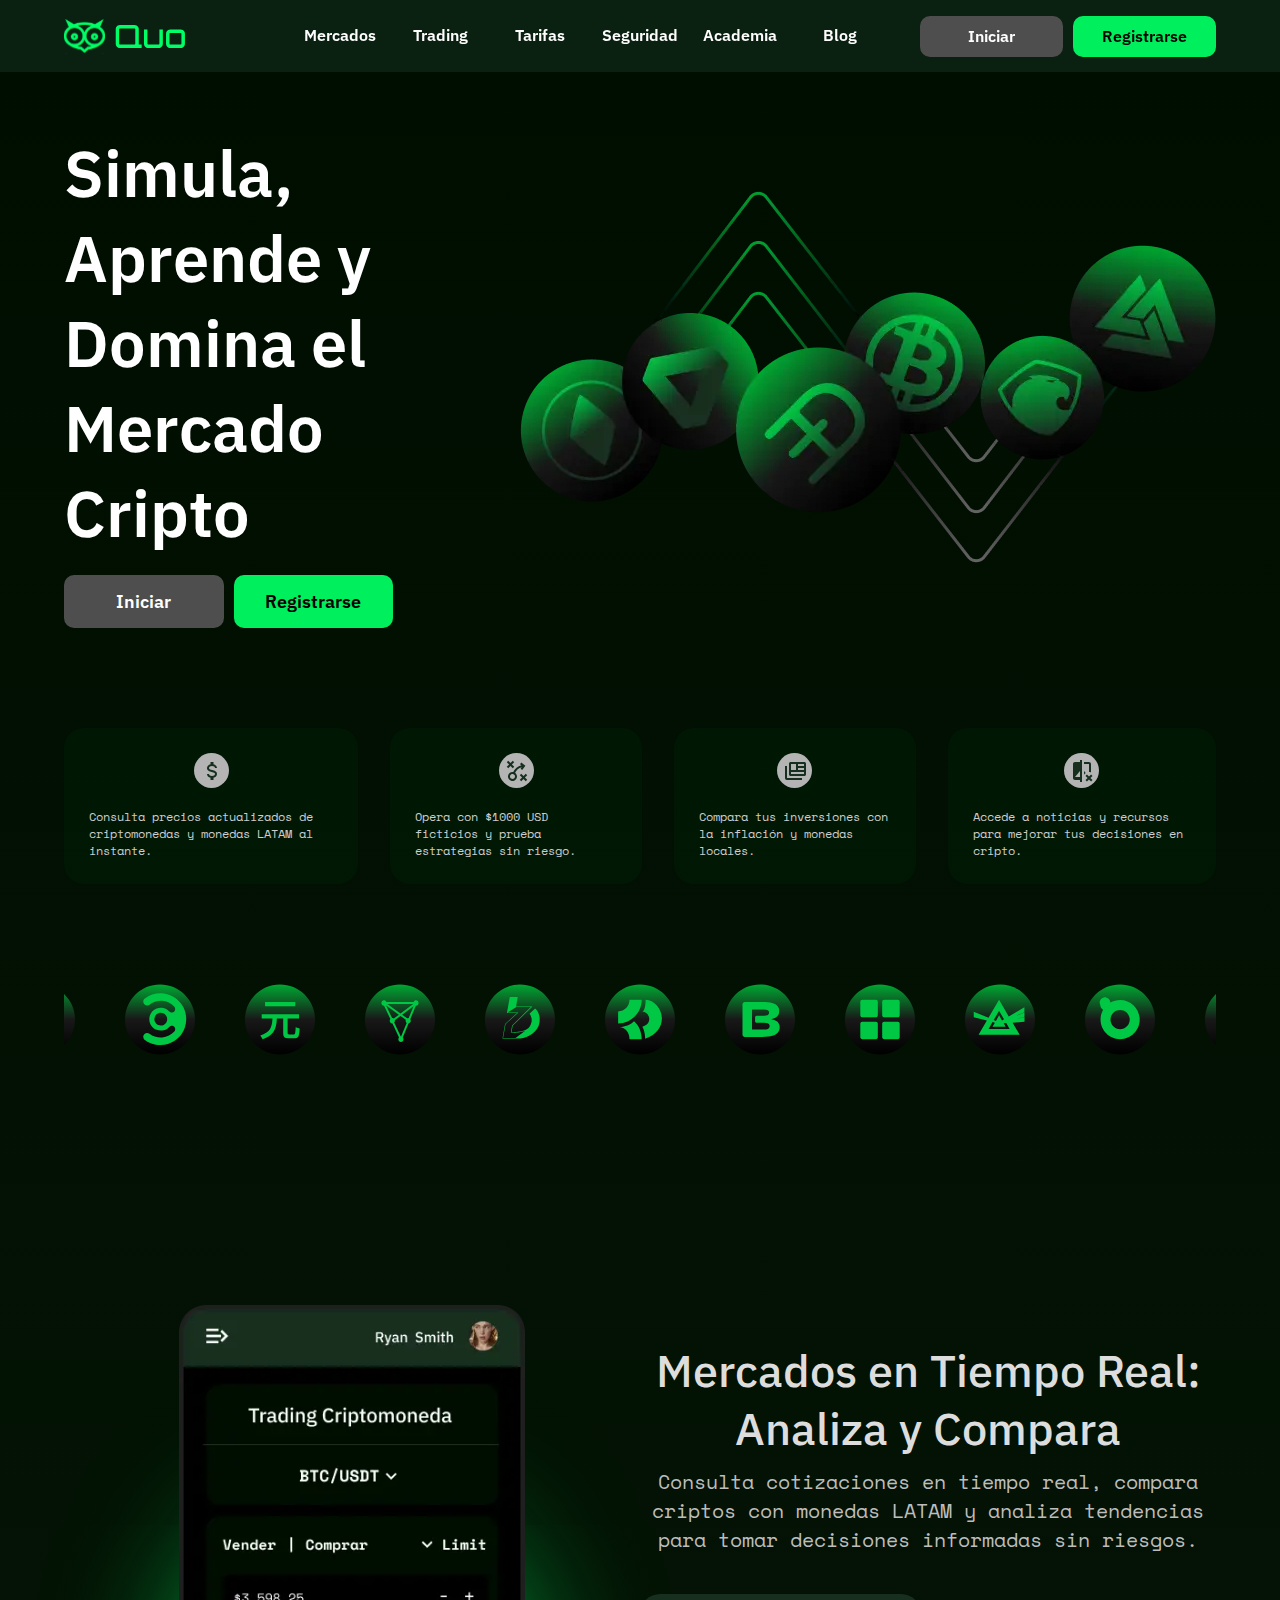
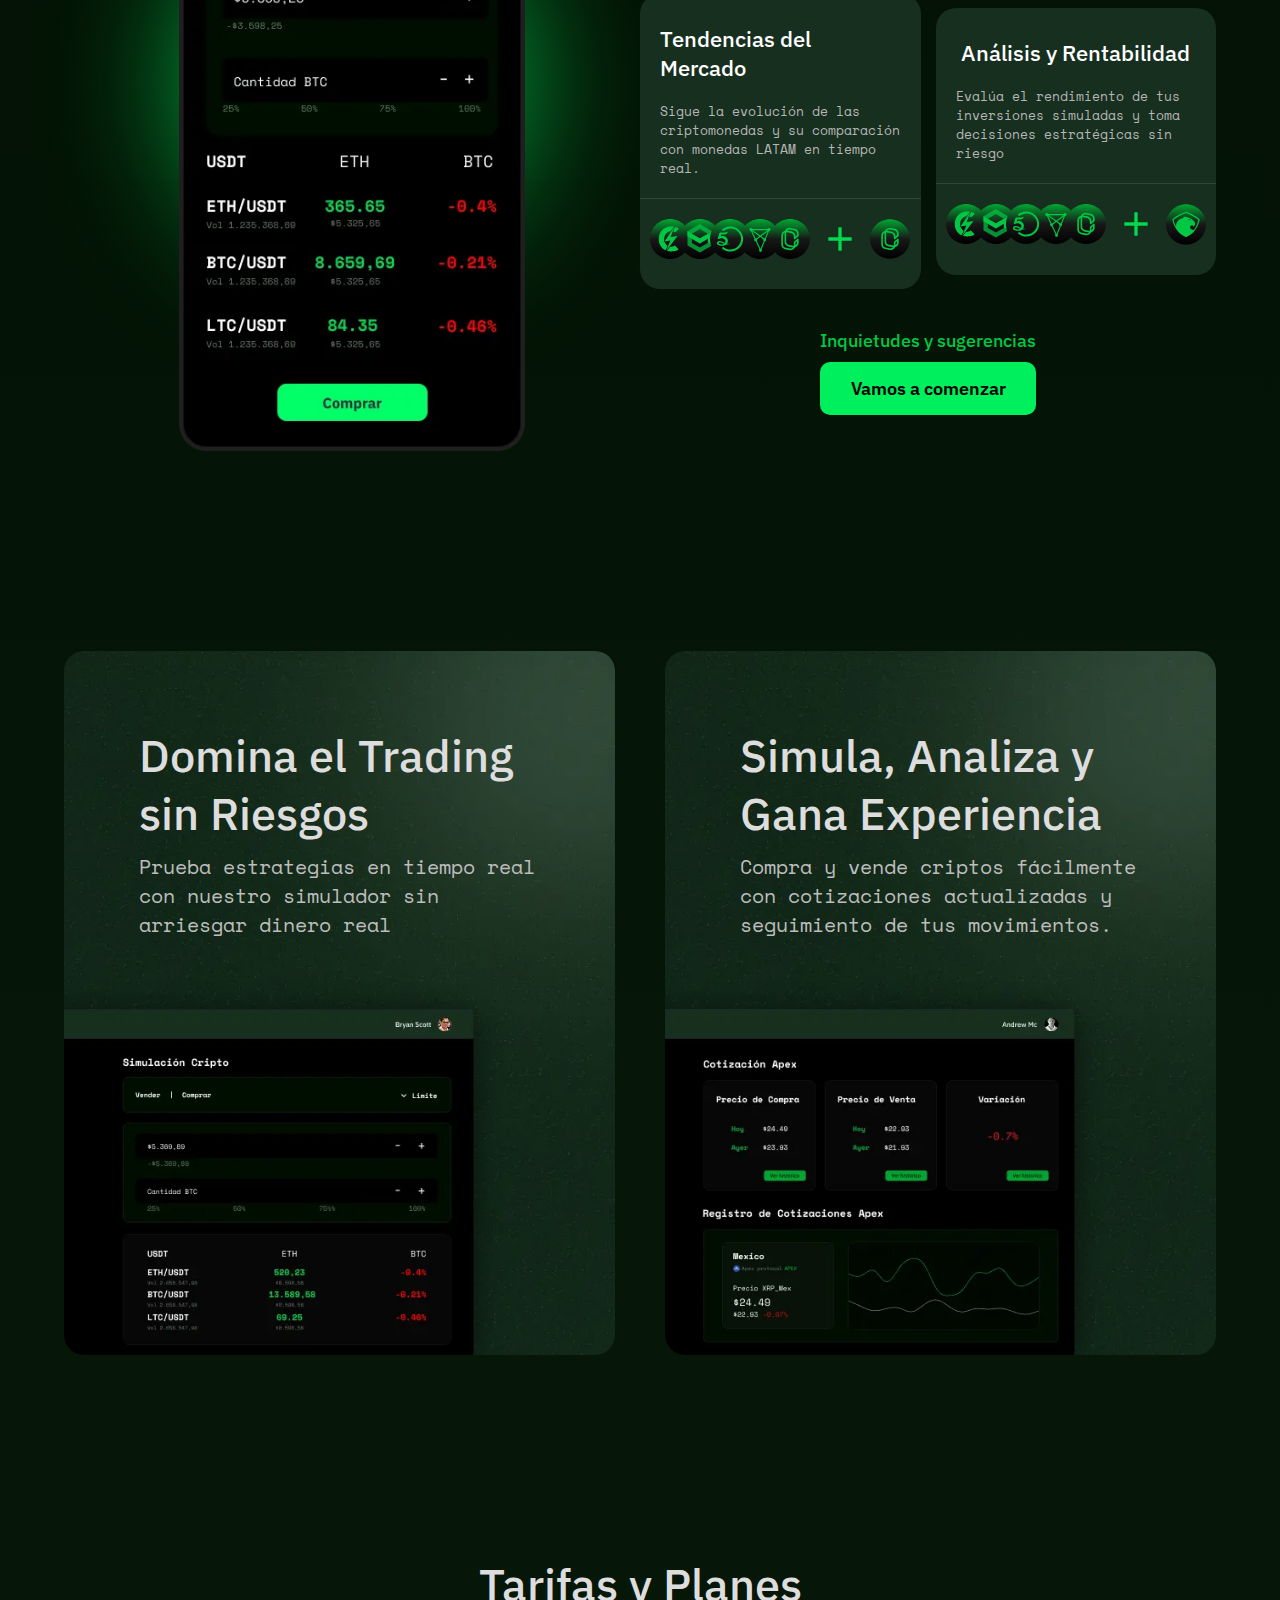
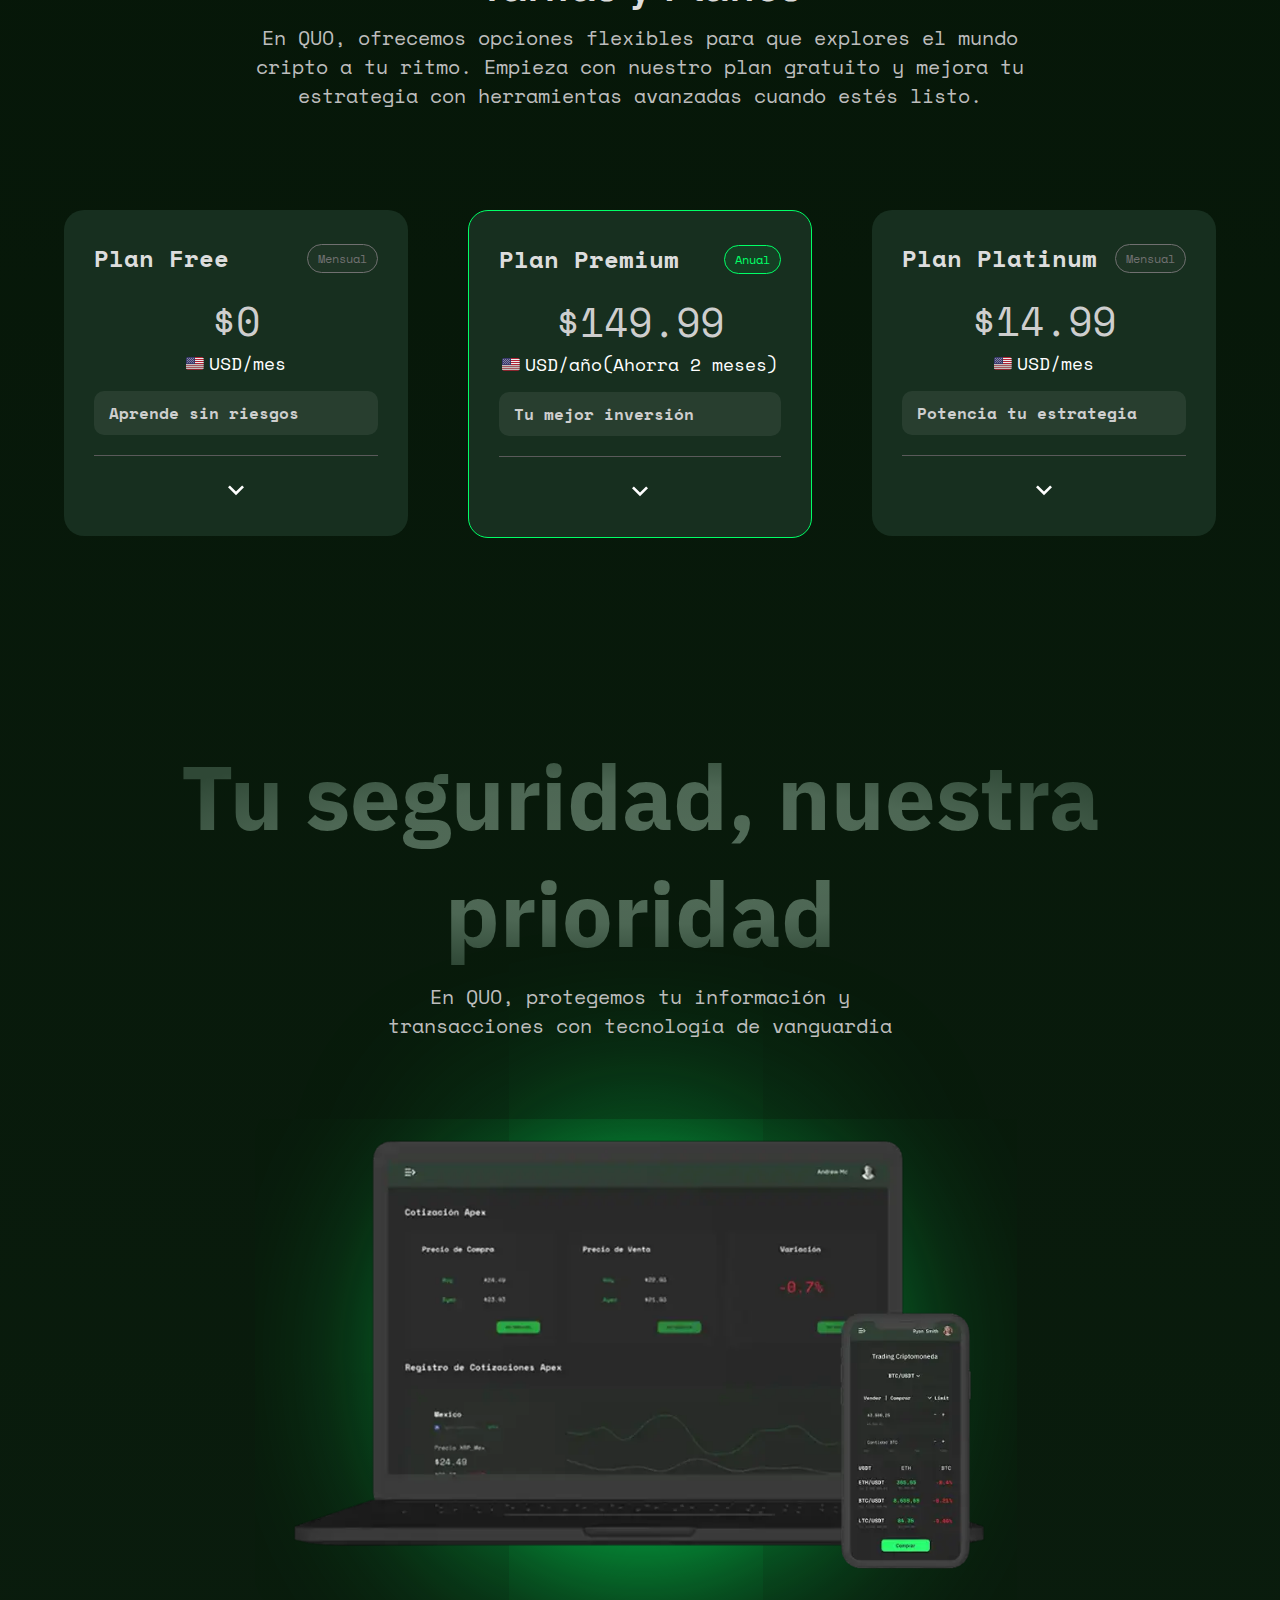
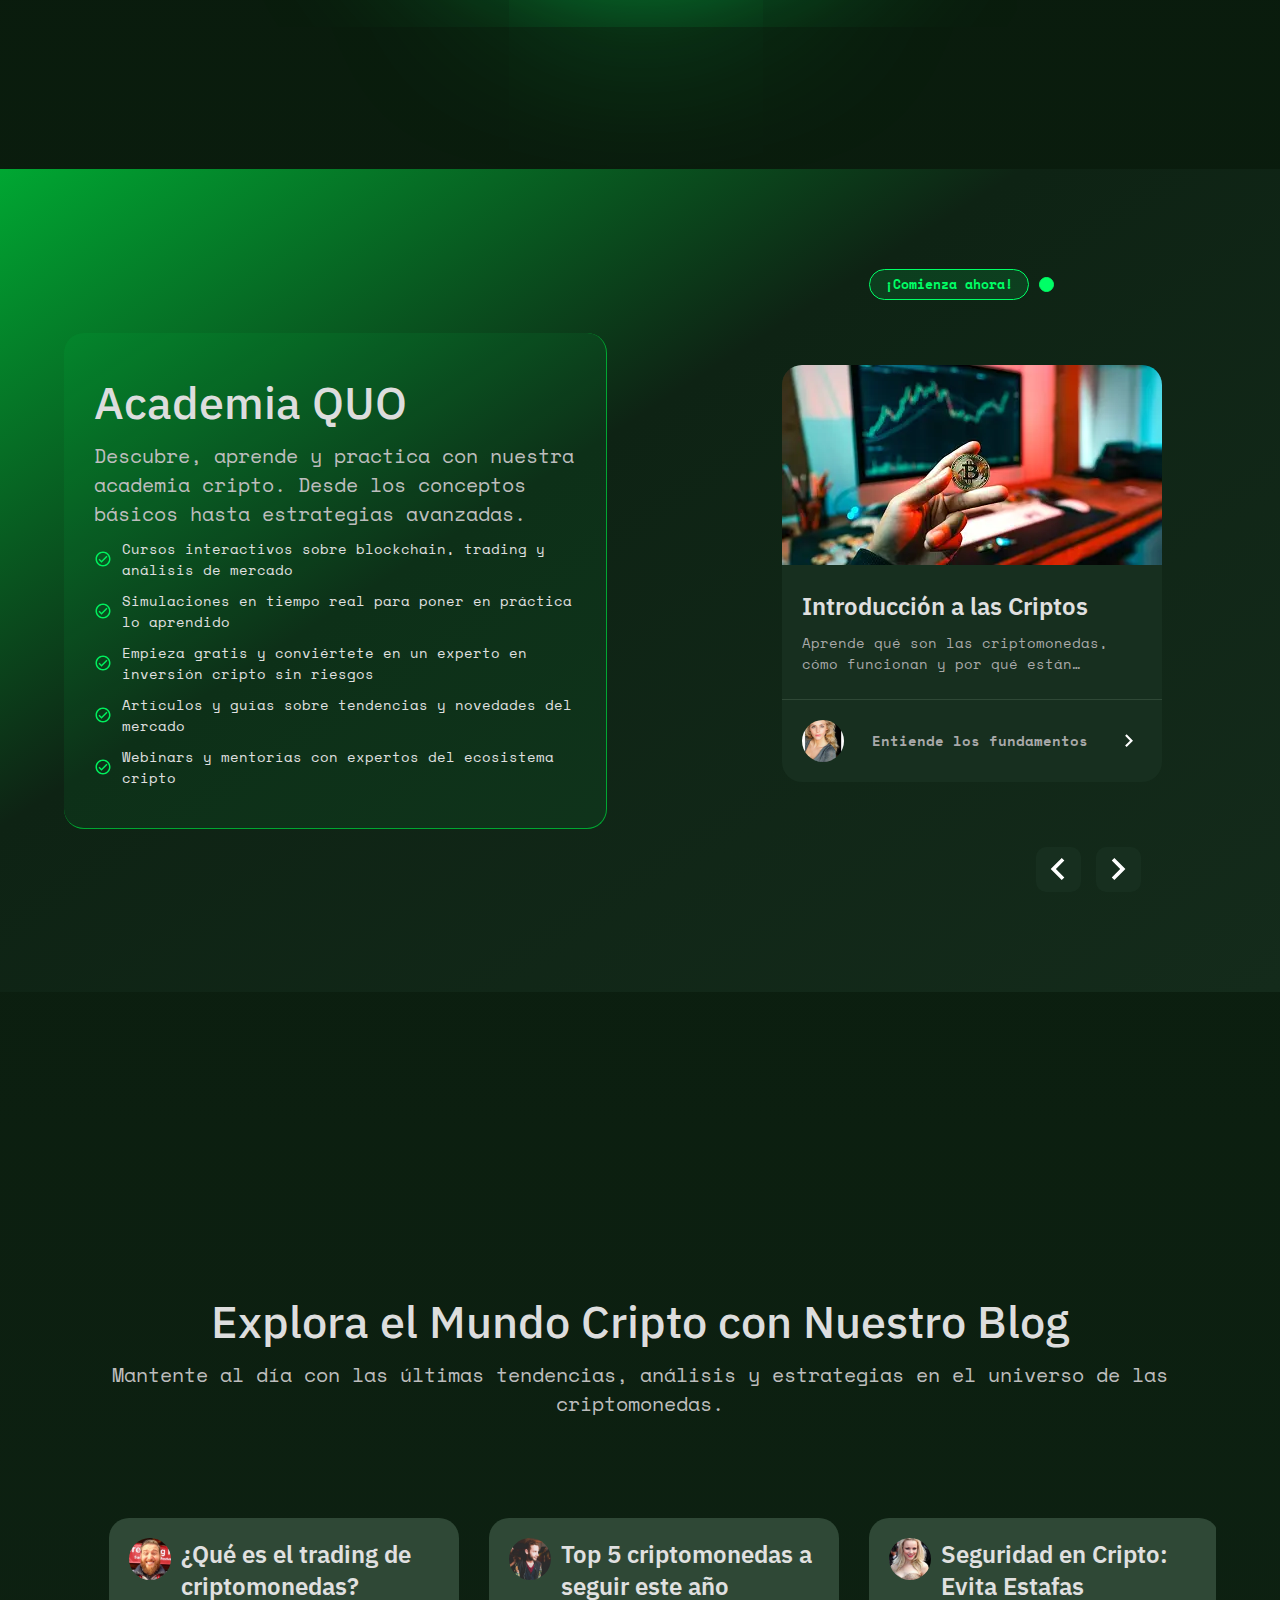
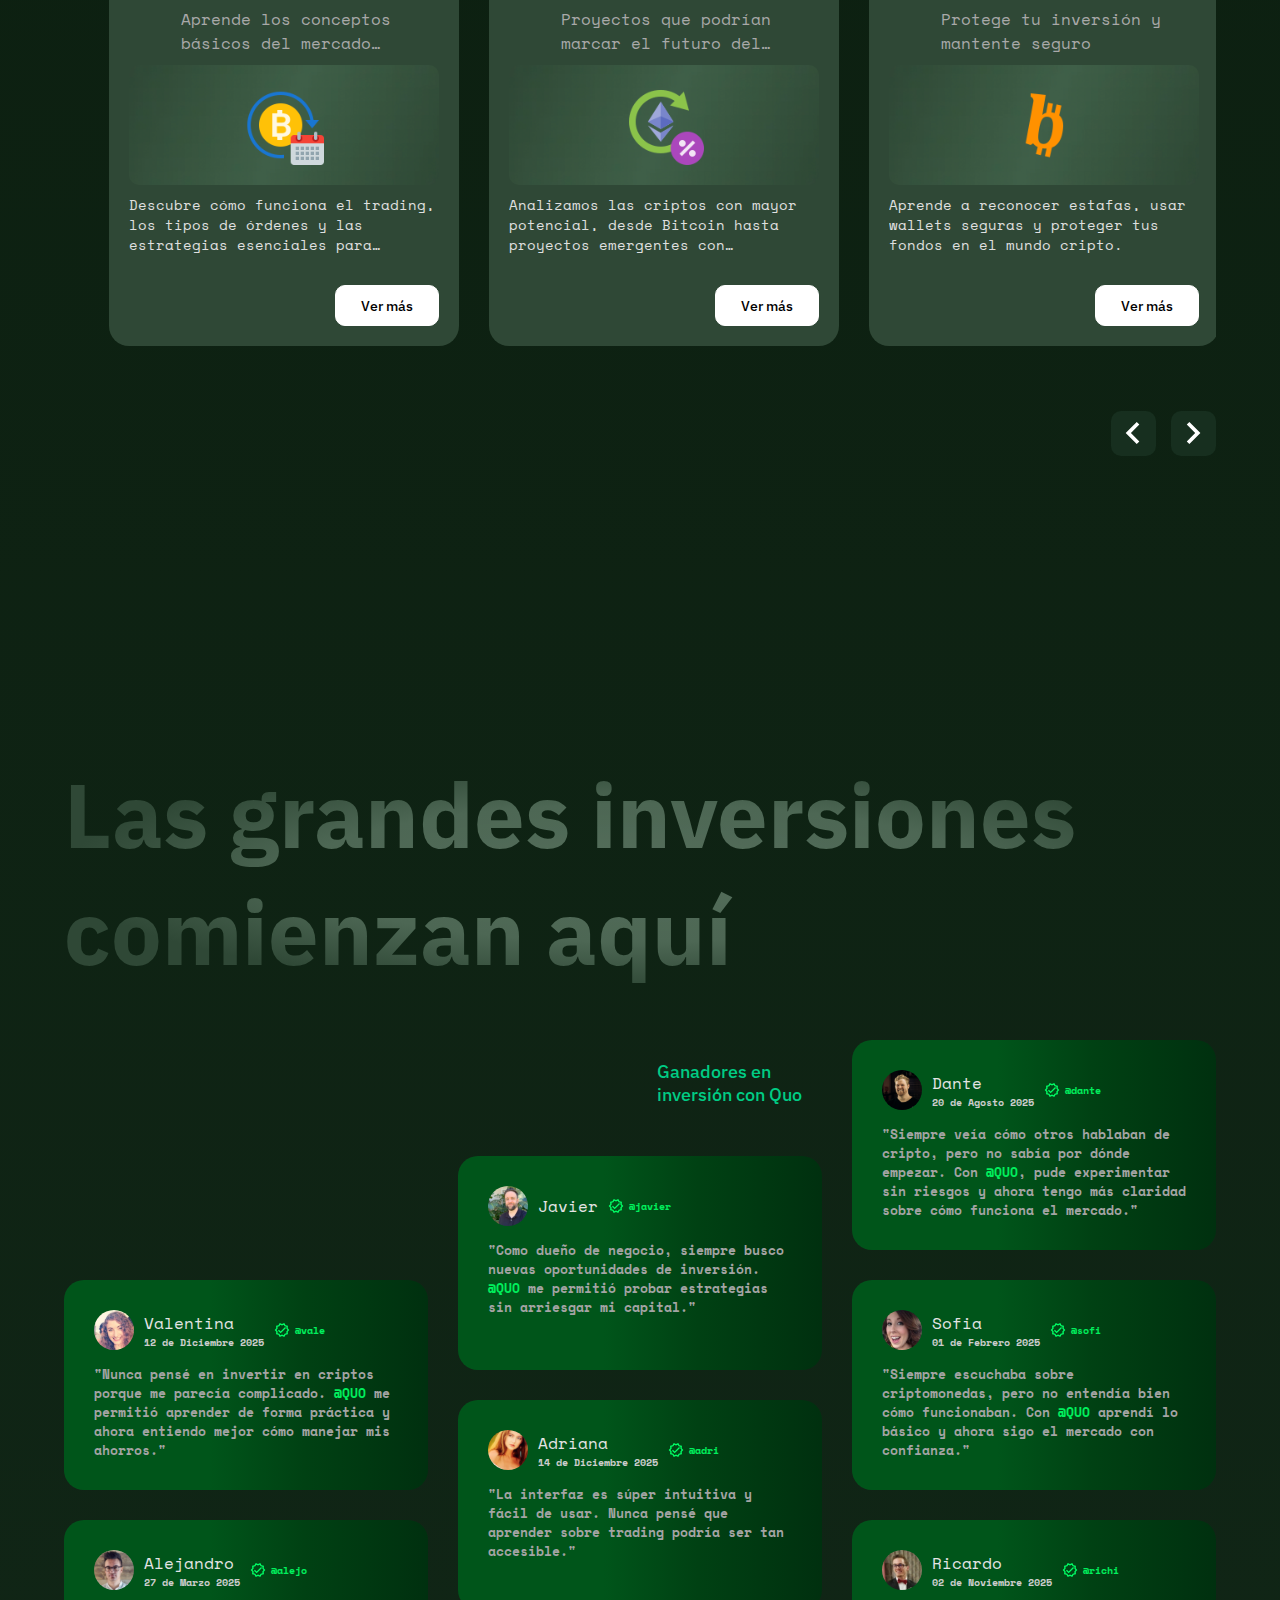
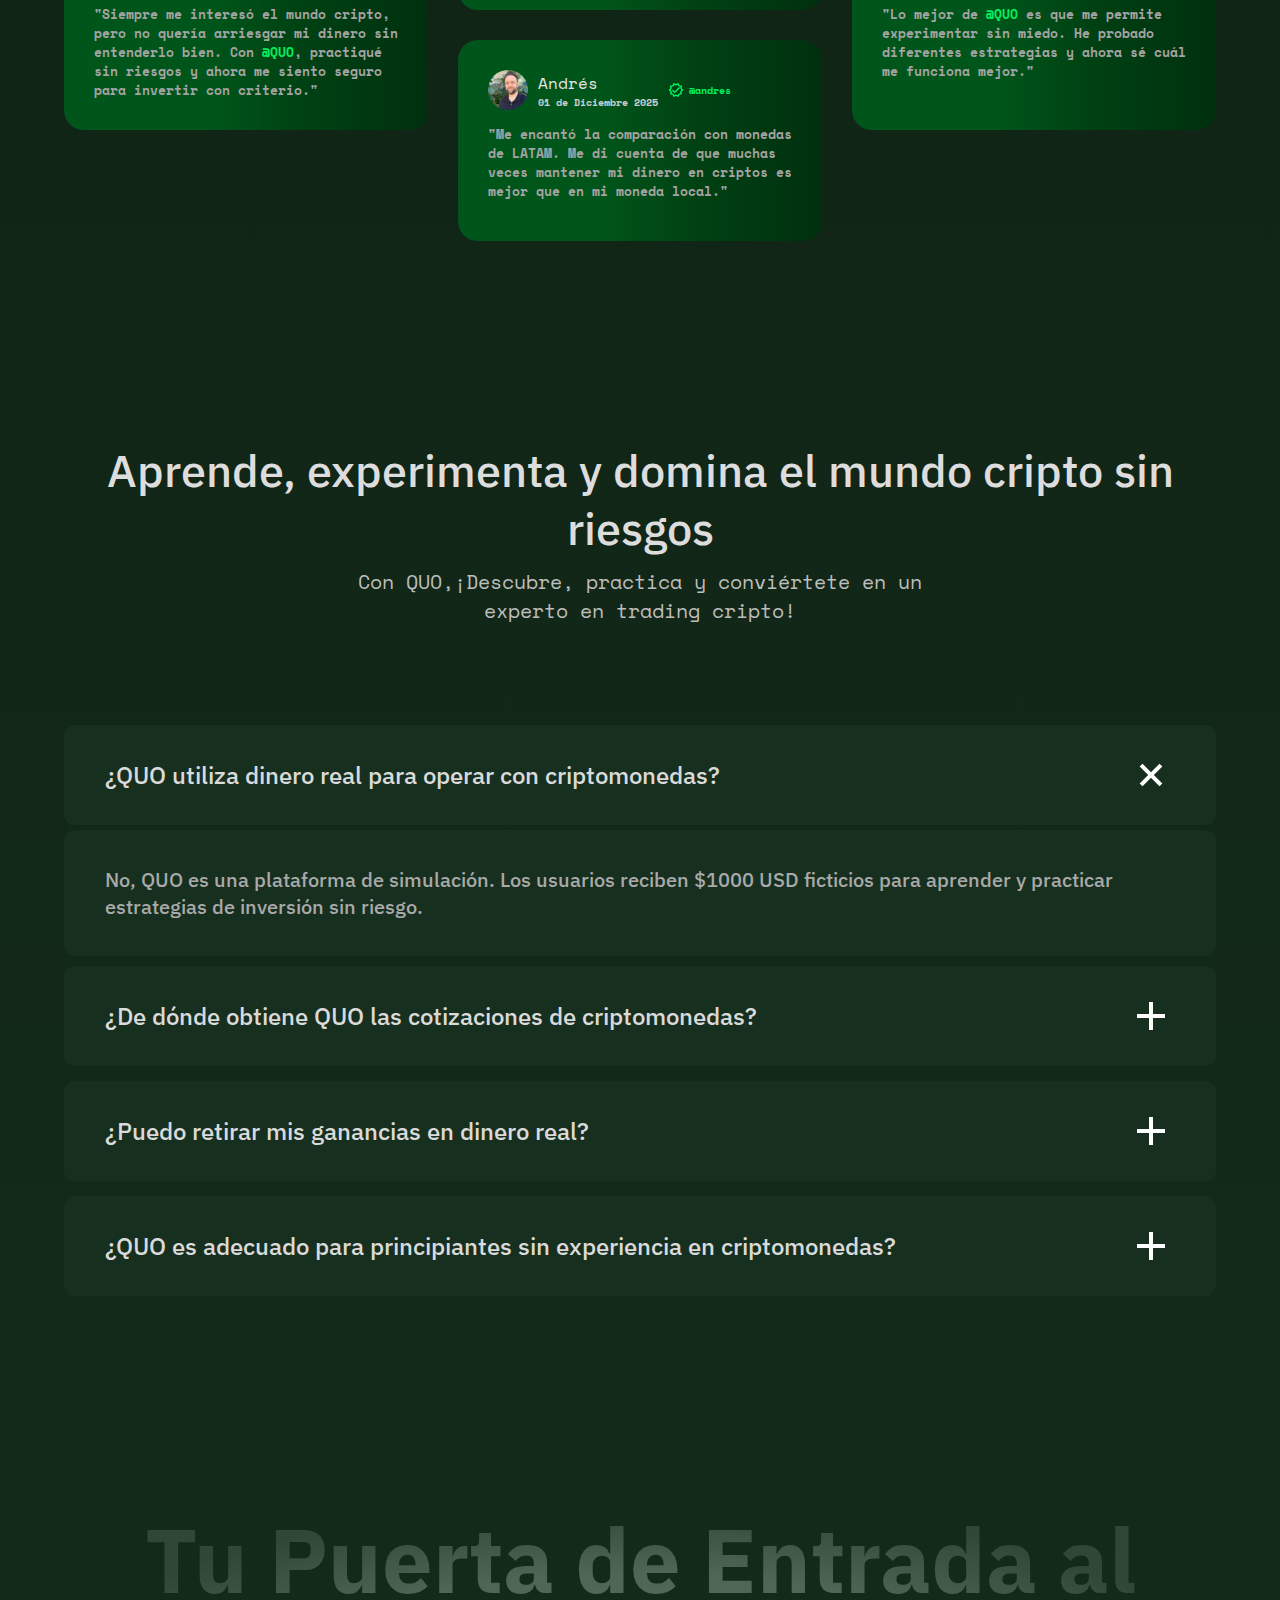
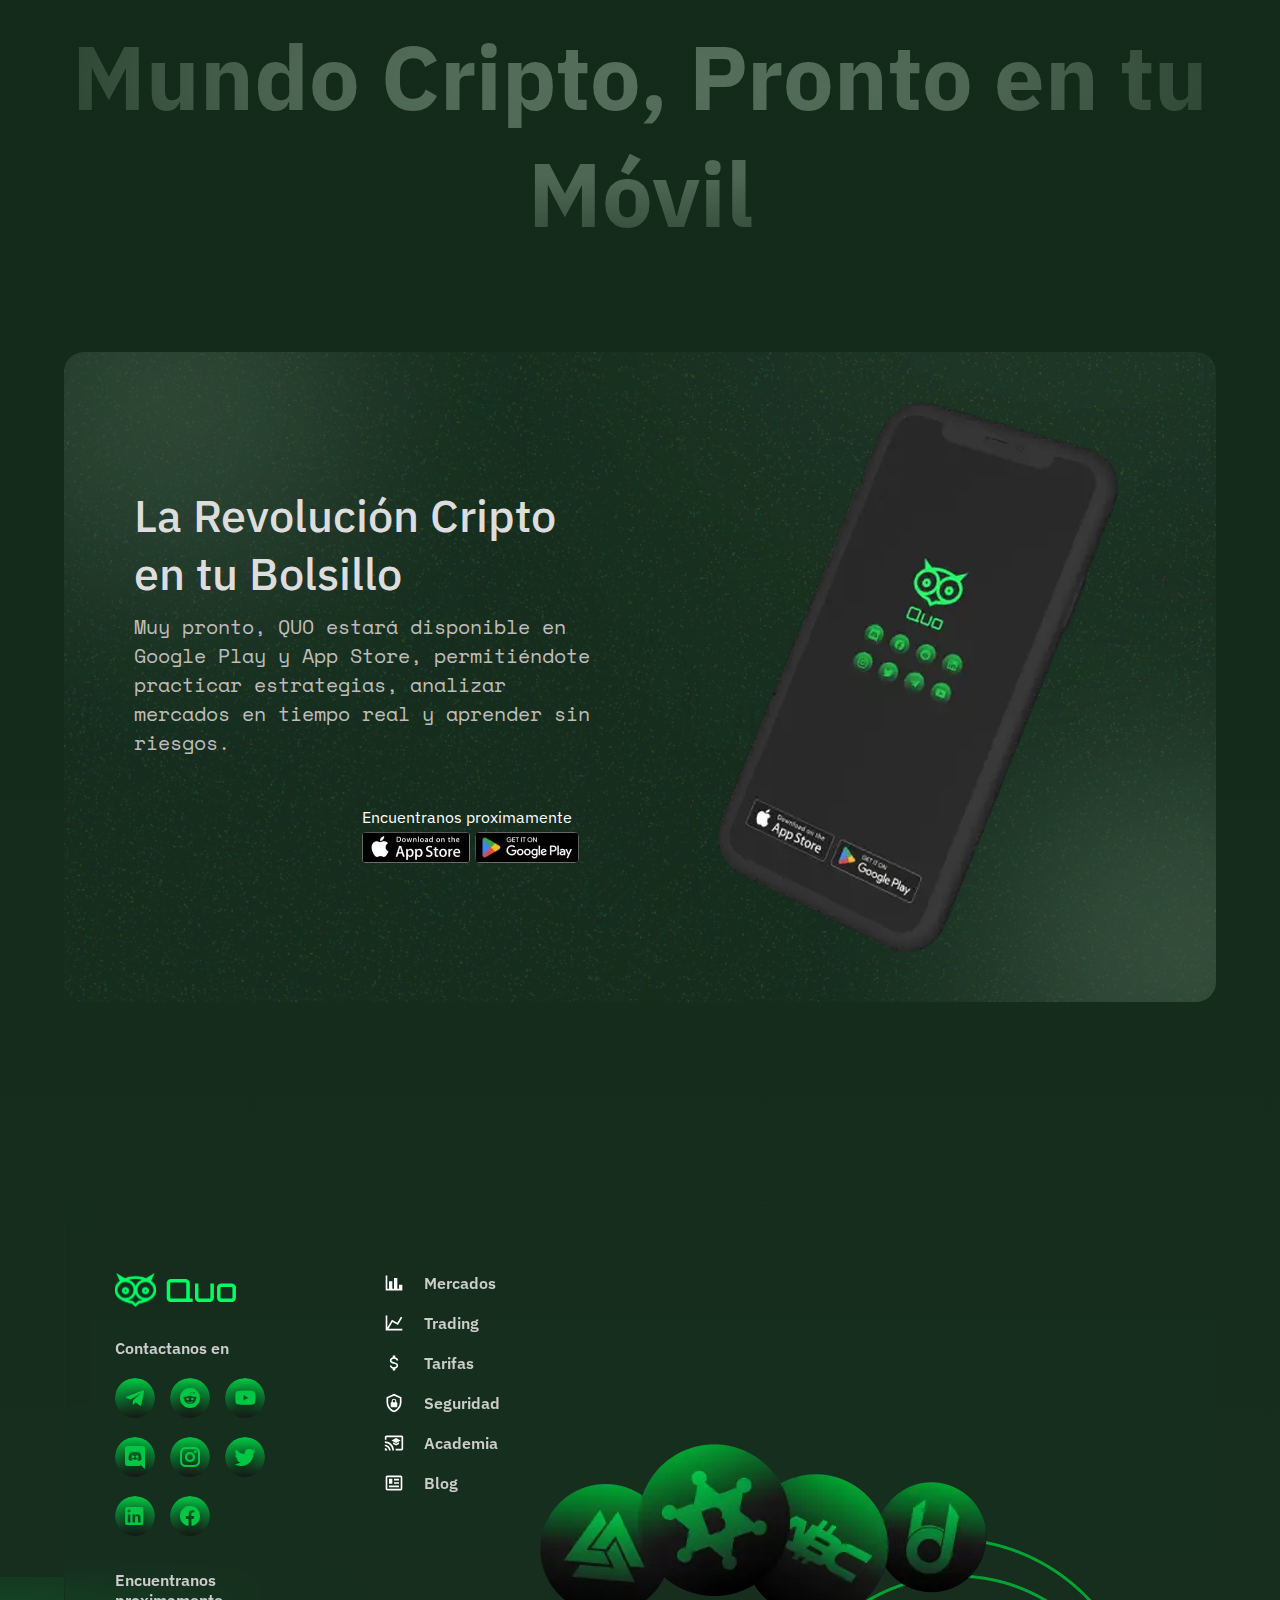
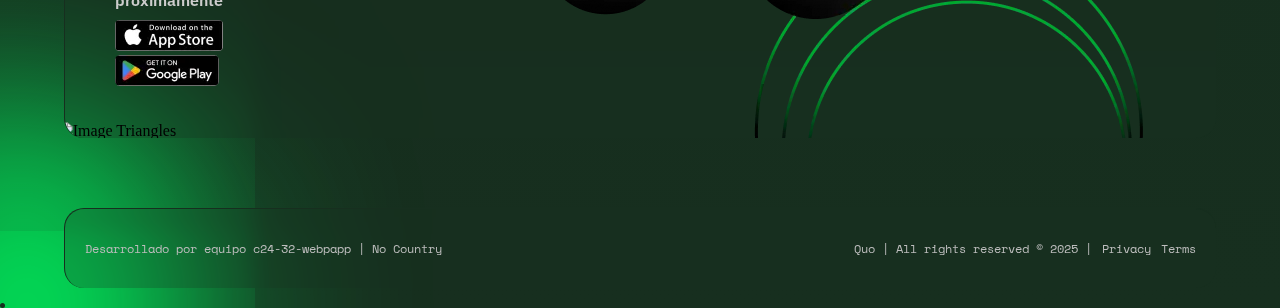
==== index.html @ 4fa04c65 "First Commit" ====
<!DOCTYPE html>
<html lang="en">
<head>
    <meta charset="UTF-8">
    <meta name="viewport" content="width=device-width, initial-scale=1.0">
    <title>Inicio - Quo</title>
    <!-- Favicon -->
    <link rel="icon" href="img/isotipo.svg" sizes="16x16"/>
    <link rel="icon" href="img/isotipo.svg" sizes="32x32"/>
    <link rel="icon" href="img/isotipo.svg" sizes="64x64"/>
    <!-- Google fonts -->
    <link rel="preconnect" href="https://fonts.googleapis.com">
    <link rel="preconnect" href="https://fonts.gstatic.com" crossorigin>
    <link href="https://fonts.googleapis.com/css2?family=IBM+Plex+Sans:ital,wdth,wght@0,75..100,100..700;1,75..100,100..700&family=Space+Mono:ital,wght@0,400;0,700;1,400;1,700&display=swap" rel="stylesheet">
    <link rel="stylesheet" href="src/application.css">
</head>
<body class="bodyLandingPage">

    <!-- Header -->

    <header class="header">
        <div class="headerCenter">
            <div class="blockIsotipo">
                <a href="#" class="blockImagotipo">
                    <img src="img/isotipo.svg" alt="Isotipo" class="isotipo">
                    <img src="img/logotipo.svg" alt="Imagotipo" class="logotipo">
                </a>
            </div>
            <div class="itemOptions">
                <nav class="navbar">
                    <ul>
                        <li><a href="#mercadosSection" class="item">Mercados</a></li>
                        <li><a href="#tradingSection" class="item">Trading</a></li>
                        <li><a href="#tarifasSection" class="item">Tarifas</a></li>
                        <li><a href="#seguridadSection" class="item">Seguridad</a></li>
                        <li><a href="#academySection" class="item">Academia</a></li>
                        <li><a href="#blogSection" class="item">Blog</a></li>
                    </ul>
                </nav>
                <div class="buttons">
                    <a href="./views/login.html" class="button">Iniciar</a>
                    <a href="./views/register.html" class="button">Registrarse</a>
                </div>
            </div>
        </div>
    </header>

    <!-- Main Container -->

    <main class="maincontainer">

        <!-- Hero section -->

        <section class="heroSection">

            <div class="heroSectionCenter">
                <section class="heroSectionHeading">
                    <div class="headingBlock">
                        <h1 class="mainHeading">Simula, Aprende y Domina el Mercado Cripto</h1>
                        <div class="ctas">
                            <a href="./views/login.html" class="cta ctaLogin">Iniciar</a>
                            <a href="./views/register.html" class="cta ctaRegister">Registrarse</a>
                        </div>
                    </div>
                    <div>
                        <img src="img/ilustracionHeroSection.webp" alt="Ilustracion Hero Section" class="imageHeroSection">
                    </div>
                </section>

                <section class="heroSectionCards">
                    <div class="card">
                        <img src="img/iconosHeroSection01.svg" alt="" class="image">
                        <p class="text">Consulta precios actualizados de criptomonedas y monedas LATAM al instante.</p>
                    </div>
                    <div class="card">
                        <img src="img/iconosHeroSection02.svg" alt="" class="image">
                        <p class="text">Opera con $1000 USD ficticios y prueba estrategias sin riesgo.</p>
                    </div>
                    <div class="card">
                        <img src="img/iconosHeroSection03.svg" alt="" class="image">
                        <p class="text">Compara tus inversiones con la inflación y monedas locales.</p>
                    </div>
                    <div class="card">
                        <img src="img/iconosHeroSection04.svg" alt="" class="image">
                        <p class="text">Accede a noticias y recursos para mejorar tus decisiones en cripto.</p>
                    </div>
                </section>

                <section class="heroSectionSlider">
                    <img src="img/cripto01.svg" alt="Icono Cripto" class="img">
                    <img src="img/cripto02.svg" alt="Icono Cripto" class="img">
                    <img src="img/cripto03.svg" alt="Icono Cripto" class="img">
                    <img src="img/cripto04.svg" alt="Icono Cripto" class="img">
                    <img src="img/cripto05.svg" alt="Icono Cripto" class="img">
                    <img src="img/cripto06.svg" alt="Icono Cripto" class="img">
                    <img src="img/cripto07.svg" alt="Icono Cripto" class="img">
                    <img src="img/cripto08.svg" alt="Icono Cripto" class="img">
                    <img src="img/cripto09.svg" alt="Icono Cripto" class="img">
                    <img src="img/cripto10.svg" alt="Icono Cripto" class="img">
                    <img src="img/cripto11.svg" alt="Icono Cripto" class="img">
                    <img src="img/cripto12.svg" alt="Icono Cripto" class="img">
                    <img src="img/cripto13.svg" alt="Icono Cripto" class="img">
                    <img src="img/cripto14.svg" alt="Icono Cripto" class="img">
                    <img src="img/cripto15.svg" alt="Icono Cripto" class="img">
                    <img src="img/cripto16.svg" alt="Icono Cripto" class="img">
                    <img src="img/cripto17.svg" alt="Icono Cripto" class="img">
                    <img src="img/cripto18.svg" alt="Icono Cripto" class="img">
                    <img src="img/cripto19.svg" alt="Icono Cripto" class="img">
                    <img src="img/cripto20.svg" alt="Icono Cripto" class="img">
                    <img src="img/cripto21.svg" alt="Icono Cripto" class="img">
                    <img src="img/cripto22.svg" alt="Icono Cripto" class="img">
                    <img src="img/cripto23.svg" alt="Icono Cripto" class="img">
                    <img src="img/cripto24.svg" alt="Icono Cripto" class="img">
                    <img src="img/cripto25.svg" alt="Icono Cripto" class="img">
                    <img src="img/cripto26.svg" alt="Icono Cripto" class="img">
                    <img src="img/cripto27.svg" alt="Icono Cripto" class="img">
                    <img src="img/cripto28.svg" alt="Icono Cripto" class="img">
                    <img src="img/cripto29.svg" alt="Icono Cripto" class="img">
                    <img src="img/cripto30.svg" alt="Icono Cripto" class="img">
                    <img src="img/cripto31.svg" alt="Icono Cripto" class="img">
                    <img src="img/cripto32.svg" alt="Icono Cripto" class="img">
                    <img src="img/cripto33.svg" alt="Icono Cripto" class="img">
                    <img src="img/cripto34.svg" alt="Icono Cripto" class="img">
                    <img src="img/cripto35.svg" alt="Icono Cripto" class="img">
                </section>
            </div>

        </section>

        <!-- Mercados Section -->

        <section class="mercadosSection" id="mercadosSection">
            <div class="mercadosCenter">

                <!-- Cellphone -->

                <section class="cellphone">
                    <img src="img/cellphoneMercados.webp" alt="" class="imgCellphone">
                    <div class="greenSpot"></div>
                </section>

                <!-- CardMercados -->

                <section class="cardMercados">

                    <!-- headingCard -->

                    <div class="headingCard">
                        <h2 class="titleSection">Mercados en Tiempo Real: Analiza y Compara</h2>
                        <p class="text">Consulta cotizaciones en tiempo real, compara criptos con monedas LATAM y analiza tendencias para tomar decisiones informadas sin riesgos.</p>
                    </div>

                    <!-- cardBlock -->

                    <section class="cardBlock">
                        <div class="card">
                            <div class="bodyCard">
                                <h3 class="titleCard">Tendencias del Mercado</h3>
                                <p class="textCard">Sigue la evolución de las criptomonedas y su comparación con monedas LATAM en tiempo real.</p>
                            </div>
                            <div class="footerCard">
                                <img  class="criptoBunch" src="img/criptoBunch02.svg" alt="Icon cripto">
                                <img src="img/iconoMasVerde.svg" alt="" class="imgItem">
                                <img src="img/cripto08.svg" alt="Icon cripto" class="imgItem">
                            </div>
                        </div>

                        <div class="card">
                            <div class="bodyCard">
                                <h3 class="titleCard">Análisis y Rentabilidad</h3>
                                <p class="textCard">Evalúa el rendimiento de tus inversiones simuladas y toma decisiones estratégicas sin riesgo</p>
                            </div>
                            <div class="footerCard">
                                <img  class="criptoBunch" src="img/criptoBunch01.svg" alt="Icon cripto">
                                <img  class="imgItem" src="img/iconoMasVerde.svg" alt="Icon cripto">
                                <img  class="imgItem" src="img/cripto35.svg" alt="Icon cripto">
                            </div>
                        </div>
                    </section>

                    <!-- cta -->

                    <section class="cta">
                        <p class="text">Inquietudes y sugerencias</p>
                        <a href="#faqSection" class="query">Vamos a comenzar</a>
                    </section>
                </section>
            </div>
        </section>

        <!-- Trading Section -->

        <section class="tradingSection" id="tradingSection">
            <div class="tradingCenter">
                <section class="card">
                    <div class="headingCard">
                        <h2 class="titleSection">Domina el Trading sin Riesgos</h2>
                        <p class="text">Prueba estrategias en tiempo real con nuestro simulador sin arriesgar dinero real</p>
                    </div>
                    <div class="imageScreenshot">
                        <img src="img/pantallaTrading1.webp" alt="Screenshot" class="screenshot">
                    </div>
                </section>
                <section class="card">
                    <div class="headingCard">
                        <h2 class="titleSection">Simula, Analiza y Gana Experiencia</h2>
                        <p class="text">Compra y vende criptos fácilmente con cotizaciones actualizadas y seguimiento de tus movimientos.</p>
                    </div>
                    <div class="imageScreenshot">
                        <img src="img/pantallaTrading2.webp" alt="Screenshot" class="screenshot">
                    </div>
                </section>
            </div>
        </section>

        <!-- Fee Section -->

        <section class="tarifasSection" id="tarifasSection">
            <div class="tarifasCenter">

                <!-- Heading -->

                <div class="heading">
                    <h2 class="titleSection">Tarifas y Planes</h2>
                    <p class="text">En QUO, ofrecemos opciones flexibles para
                        que explores el mundo cripto a tu ritmo. Empieza con
                        nuestro plan gratuito y mejora tu estrategia con
                        herramientas avanzadas cuando estés listo.</p>
                </div>

                <!-- Tarifas Set -->

                <div class="tarifasSet">

                    <!-- Free Plan -->

                    <article class="tarifaCard">
                        <section class="headingCard">
                            <div class="plan">
                                <p class="textPlan">Plan Free</p>
                                <p class="text">Mensual</p>
                            </div>
                            <div class="numbers">
                                <p class="price">$0</p>
                                <div class="bunchDolar">
                                    <img class="flag" alt="USA Flag" src="img/usaBandera.svg">
                                    <p class="dolar">USD/mes</p>
                                </div>
                            </div>
                            <div class="motivationText">
                                <p class="text">Aprende sin riesgos</p>
                            </div>
                        </section>

                        <input type="checkbox" id="openContextFree">
                        <label for="openContextFree" class="open">
                            <img src="img/iconoFlechaPlan.svg" alt="Icon arrow" class="arrow">
                        </label>

                        <div class="wrapped">
                            <label for="openContextFree"></label>

                            <!-- BodyCard -->

                            <section class="bodyCard">
                                <div class="features">
                                    <img src="img/iconocheckVerde.svg" alt="Check" class="check">
                                    <p class="option">$1,000 USD en fondos virtuales para practicar trading</p>
                                </div>
                                <div class="features">
                                    <img src="img/iconocheckVerde.svg" alt="Check" class="check">
                                    <p class="option">Acceso a la simulación de trading con criptomonedas</p>
                                </div>
                                <div class="features">
                                    <img src="img/iconocheckVerde.svg" alt="Check" class="check">
                                    <p class="option">Datos de mercado en tiempo real</p>
                                </div>
                                <div class="features">
                                    <img src="img/iconocheckVerde.svg" alt="Check" class="check">
                                    <p class="option">Análisis de tendencias y gráficos básicos</p>
                                </div>
                                <div class="features">
                                    <img src="img/iconocheckVerde.svg" alt="Check" class="check">
                                    <p class="option">Acceso a la Academia QUO con contenido educativo esencial</p>
                                </div>
                                <div class="features">
                                    <img src="img/iconocheckVerde.svg" alt="Check" class="check">
                                    <p class="option">Sincronización con mercados reales</p>
                                </div>
                                <div class="features">
                                    <img src="img/iconocheckVerde.svg" alt="Check" class="check">
                                    <p class="option">Ideal para quienes quieren conocer el mundo cripto sin invertir dinero real.</p>
                                </div>
                            </section>

                            <!-- FooterCard -->

                            <section class="footerCard">
                                <a href="#" class="link">Suscribete a Plan Free</a>
                            </section>
                        </div>

                    </article>
                    <article class="tarifaCard premium">
                        <section class="headingCard">
                            <div class="plan">
                                <p class="textPlan">Plan Premium</p>
                                <p class="text">Anual</p>
                            </div>
                            <div class="numbers">
                                <p class="price">$149.99</p>
                                <div class="bunchDolar">
                                    <img class="flag" alt="USA Flag" src="img/usaBandera.svg">
                                    <p class="dolar">USD/año(Ahorra 2 meses)</p>
                                </div>
                            </div>
                            <div class="motivationText">
                                <p class="text">Tu mejor inversión</p>
                            </div>
                        </section>

                        <input type="checkbox" id="openContextPremium">
                        <label for="openContextPremium" class="open">
                            <img src="img/iconoFlechaPlan.svg" alt="Icon arrow" class="arrow">
                        </label>

                        <div class="wrapped">
                            <label for="openContextPremium"></label>
                            <section class="bodyCard">
                                <div class="features">
                                    <img src="img/iconocheckVerde.svg" alt="Check" class="check">
                                    <p class="option">Acceso ilimitado a todas las funciones Premium</p>
                                </div>
                                <div class="features">
                                    <img src="img/iconocheckVerde.svg" alt="Check" class="check">
                                    <p class="option">Análisis avanzados y predicciones basadas en IA</p>
                                </div>
                                <div class="features">
                                    <img src="img/iconocheckVerde.svg" alt="Check" class="check">
                                    <p class="option">Estrategias automatizadas con backtesting</p>
                                </div>
                                <div class="features">
                                    <img src="img/iconocheckVerde.svg" alt="Check" class="check">
                                    <p class="option">Webinars y mentorías exclusivas con expertos del sector</p>
                                </div>
                                <div class="features">
                                    <img src="img/iconocheckVerde.svg" alt="Check" class="check">
                                    <p class="option">Descuento especial en futuras actualizaciones y nuevas funciones</p>
                                </div>
                                <div class="features">
                                    <img src="img/iconocheckVerde.svg" alt="Check" class="check">
                                    <p class="option">Soporte VIP con atención prioritaria</p>
                                </div>

                            </section>
                            <section class="footerCard">
                                <a href="#" class="link">Suscribete a Plan Premium</a>
                            </section>
                        </div>

                    </article>
                    <article class="tarifaCard">
                        <section class="headingCard">
                            <div class="plan">
                                <p class="textPlan">Plan Platinum</p>
                                <p class="text">Mensual</p>
                            </div>
                            <div class="numbers">
                                <p class="price">$14.99 </p>
                                <div class="bunchDolar">
                                    <img class="flag" alt="USA Flag" src="img/usaBandera.svg">
                                    <p class="dolar">USD/mes</p>
                                </div>
                            </div>
                            <div class="motivationText">
                                <p class="text">Potencia tu estrategia</p>
                            </div>
                        </section>

                        <input type="checkbox" id="openContextPlatinum">
                        <label for="openContextPlatinum" class="open">
                            <img src="img/iconoFlechaPlan.svg" alt="Icon arrow" class="arrow">
                        </label>

                        <div class="wrapped">
                            <label for="openContextPlatinum"></label>
                            <section class="bodyCard">
                                <div class="features">
                                    <img src="img/iconocheckVerde.svg" alt="Check" class="check">
                                    <p class="option">Todas las funciones del Plan Free</p>
                                </div>
                                <div class="features">
                                    <img src="img/iconocheckVerde.svg" alt="Check" class="check">
                                    <p class="option">Herramientas avanzadas de análisis y predicción</p>
                                </div>
                                <div class="features">
                                    <img src="img/iconocheckVerde.svg" alt="Check" class="check">
                                    <p class="option">Simulación con estrategias de inversión automatizadas</p>
                                </div>
                                <div class="features">
                                    <img src="img/iconocheckVerde.svg" alt="Check" class="check">
                                    <p class="option">Acceso exclusivo a contenido avanzado en la Academia QUO</p>
                                </div>
                                <div class="features">
                                    <img src="img/iconocheckVerde.svg" alt="Check" class="check">
                                    <p class="option">Comparación de estrategias con traders destacados</p>
                                </div>
                                <div class="features">
                                    <img src="img/iconocheckVerde.svg" alt="Check" class="check">
                                    <p class="option">Soporte prioritario</p>
                                </div>
                            </section>
                            <section class="footerCard">
                                <a href="#" class="link">Suscribete a Plan Platinum</a>

                            </section>
                        </div>


                    </article>
                </div>
            </div>

        </section>

        <!-- Security Section -->

        <section class="seguridadSection" id="seguridadSection">
            <div class="seguridadCenter">
                <div class="heading">
                    <h1 class="titleSection">Tu seguridad, nuestra prioridad</h1>
                    <p class="text">En QUO, protegemos tu información y transacciones con tecnología de vanguardia</p>
                </div>
                <div class="deviceSet">
                    <img src="img/seguridadIcono02.webp" alt="Icono" class="images">
                    <img src="img/seguridadIlustracion.webp" alt="Set Devices" class="images">
                    <img src="img/seguridadIcono01.webp" alt="Icono" class="images">
                    <div class="greenSpot"></div>
                </div>
            </div>
        </section>

        <!-- Academy Section -->

        <section class="academySection" id="academySection">
            <div class="academyCenter">
                <div class="heading">
                    <h1 class="titleSection">Academia QUO</h1>
                    <p class="text">Descubre, aprende y practica con nuestra academia cripto. Desde los conceptos básicos
                    hasta estrategias avanzadas.</p>
                    <div class="infoBlock">
                        <div class="features">
                            <img src="img/circleCheckVerde.svg" alt="Check" class="check">
                            <p class="option">Cursos interactivos sobre blockchain, trading y análisis de mercado</p>
                        </div>
                        <div class="features">
                            <img src="img/circleCheckVerde.svg" alt="Check" class="check">
                            <p class="option">Simulaciones en tiempo real para poner en práctica lo aprendido</p>
                        </div>
                        <div class="features">
                            <img src="img/circleCheckVerde.svg" alt="Check" class="check">
                            <p class="option">Empieza gratis y conviértete en un experto en inversión cripto sin riesgos</p>
                        </div>
                        <div class="features">
                            <img src="img/circleCheckVerde.svg" alt="Check" class="check">
                            <p class="option">Artículos y guías sobre tendencias y novedades del mercado</p>
                        </div>
                        <div class="features">
                            <img src="img/circleCheckVerde.svg" alt="Check" class="check">
                            <p class="option">Webinars y mentorías con expertos del ecosistema cripto</p>
                        </div>
                    </div>
                </div>
                <div class="academyBlock">
                    <section class="hightlightMessage">
                        <p class="advertising">¡Comienza ahora!</p>
                        <div class="greenLight"></div>
                    </section>
                    <section class="academySlider">
                        <div class="cardSlider">
                            <section class="card">
                                <div class="headingCard">
                                    <img class="imageCard" src="img/imagenAcademia01.webp" alt="Ilustración">
                                </div>
                                <div class="bodyCard">
                                    <h3 class="titleCard">Introducción a las Criptos</h3>
                                    <p class="content">Aprende qué son las criptomonedas, cómo funcionan y por
                                        qué están revolucionando las finanzas
                                    </p>
                                </div>
                                <div class="footerCard">
                                    <img src="img/avatarAcademia06.svg" alt="" class="avatar">
                                    <p class="content">Entiende los fundamentos
                                    </p>
                                    <img src="img/flechaIconos02.svg" alt="Arrow right" class="arrowRight">
                                </div>
                            </section>
                            <section class="card">
                                <div class="headingCard">
                                    <img class="imageCard" src="img/imagenAcademia02.webp" alt="Ilustración">
                                </div>
                                <div class="bodyCard">
                                    <h3 class="titleCard">Blockchain y Seguridad</h3>
                                    <p class="content">Descubre cómo funciona el blockchain, qué lo hace seguro
                                        y qué es clave en las transacciones
                                    </p>
                                    </p>
                                </div>
                                <div class="footerCard">
                                    <img src="img/avatarAcademia05.svg" alt="" class="avatar">
                                    <p class="content">La tecnología en las criptos
                                    </p>
                                    <img src="img/flechaIconos02.svg" alt="Arrow right" class="arrowRight">
                                </div>
                            </section>
                            <section class="card">
                                <div class="headingCard">
                                    <img class="imageCard" src="img/imagenAcademia03.webp" alt="Ilustración">
                                </div>
                                <div class="bodyCard">
                                    <h3 class="titleCard">Análisis de Mercado</h3>
                                    <p class="content">Aprende a leer gráficos, detectar patrones y tomar decisiones
                                        informadas en el mundo cripto
                                    </p>
                                </div>
                                <div class="footerCard">
                                    <img src="img/avatarAcademia04.svg" alt="" class="avatar">
                                    <p class="content">Interpreta tendencias y datos
                                    </p>
                                    <img src="img/flechaIconos02.svg" alt="Arrow right" class="arrowRight">
                                </div>
                            </section>
                            <section class="card">
                                <div class="headingCard">
                                    <img class="imageCard" src="img/imagenAcademia04.webp" alt="Ilustración">
                                </div>
                                <div class="bodyCard">
                                    <h3 class="titleCard">Técnicas de Trading</h3>
                                    <p class="content">Conoce técnicas de trading, gestión de riesgos y cómo
                                        maximizar oportunidades
                                    </p>
                                </div>
                                <div class="footerCard">
                                    <img src="img/avatarAcademia03.svg" alt="" class="avatar">
                                    <p class="content">Compra, vende y optimiza
                                    </p>
                                    <img src="img/flechaIconos02.svg" alt="Arrow right" class="arrowRight">
                                </div>
                            </section>
                            <section class="card">
                                <div class="headingCard">
                                    <img class="imageCard" src="img/imagenAcademia05.webp" alt="Ilustración">
                                </div>
                                <div class="bodyCard">
                                    <h3 class="titleCard">Finanzas Descentralizadas</h3>
                                    <p class="content">Explora las posibilidades de DeFi, desde préstamos
                                        hasta staking
                                    </p>
                                </div>
                                <div class="footerCard">
                                    <img src="img/avatarAcademia02.svg" alt="" class="avatar">
                                    <p class="content">Más allá de las inversiones
                                    </p>
                                    <img src="img/flechaIconos02.svg" alt="Arrow right" class="arrowRight">
                                </div>
                            </section>
                            <section class="card">
                                <div class="headingCard">
                                    <img class="imageCard" src="img/imagenAcademia06.webp" alt="Ilustración">
                                </div>
                                <div class="bodyCard">
                                    <h3 class="titleCard">Simulación y Práctica</h3>
                                    <p class="content">Pon a prueba lo aprendido en un entorno seguro con $1000
                                        virtuales para experimentar sin miedo
                                    </p>
                                </div>
                                <div class="footerCard">
                                    <img src="img/avatarAcademia01.svg" alt="" class="avatar">
                                    <p class="content">Invierte sin riesgos
                                    </p>
                                    <img src="img/flechaIconos02.svg" alt="Arrow right" class="arrowRight">
                                </div>
                            </section>
                        </div>
                        <div class="directionArrows">
                            <img class="arrow" id="previousCard" src="img/flechaIconos01.svg" alt="Arrow left">
                            <img class="arrow" id="nextCard" src="img/flechaIconos02.svg" alt="Arrow Right">
                        </div>
                    </section>
                </div>
            </div>

        </section>

        <!-- Blog Section -->

        <section class="blogSection" id="blogSection">
            <div class="blogCenter">
                <section class="heading">
                        <h1 class="titleSection">Explora el Mundo Cripto con Nuestro Blog</h1>
                        <p class="text">Mantente al día con las últimas tendencias, análisis y
                            estrategias en el universo de las criptomonedas.
                        </p>
                </section>
                <section class="blogSlider">
                    <div class="blogBlock">
                        <section class="blogCard">
                            <div class="headingCard">
                                <img src="img/avatarBlog01.svg" alt="" class="avatar">
                                <div class="blogInfo">
                                    <h3 class="titleCard">¿Qué es el trading de criptomonedas?</h3>
                                    <p class="content">Aprende los conceptos básicos del mercado
                                    cripto
                                    </p>
                                </div>
                            </div>
                            <div class="bodyCard">
                                <div class="backgroundImage">
                                    <img class="imageCard" src="img/criptoColor09.svg" alt="Ilustración">
                                </div>
                                <p class="content">Descubre cómo funciona el trading, los tipos de órdenes
                                y las estrategias esenciales para maximizar ganancia
                                </p>
                            </div>
                            <div class="footerCard">
                                <button type="button" class="activeBtn">Ver más</button>
                            </div>
                        </section>
                        <section class="blogCard">
                            <div class="headingCard">
                                <img src="img/avatarBlog02.svg" alt="" class="avatar">
                                <div class="blogInfo">
                                    <h3 class="titleCard">Top 5 criptomonedas a seguir este año</h3>
                                    <p class="content">Proyectos que podrían marcar el futuro del
                                        cripto
                                    </p>
                                </div>
                            </div>
                            <div class="bodyCard">
                                <div class="backgroundImage">
                                    <img class="imageCard" src="img/criptoColor08.svg" alt="Ilustración">
                                </div>
                                <p class="content">Analizamos las criptos con mayor potencial, desde Bitcoin
                                hasta proyectos emergentes con tecnología innovadora.
                                </p>
                            </div>
                            <div class="footerCard">
                                <button type="button" class="activeBtn">Ver más</button>
                            </div>
                        </section>
                        <section class="blogCard">
                            <div class="headingCard">
                                <img src="img/avatarBlog03.svg" alt="" class="avatar">
                                <div class="blogInfo">
                                    <h3 class="titleCard">Seguridad en Cripto: Evita Estafas</h3>
                                    <p class="content">Protege tu inversión y mantente seguro
                                    </p>
                                </div>
                            </div>
                            <div class="bodyCard">
                                <div class="backgroundImage">
                                    <img class="imageCard" src="img/criptoColor07.svg" alt="Ilustración">
                                </div>
                                <p class="content">Aprende a reconocer estafas, usar wallets seguras
                                y proteger tus fondos en el mundo cripto.
                                </p>
                            </div>
                            <div class="footerCard">
                                <button type="button" class="activeBtn">Ver más</button>
                            </div>
                        </section>
                        <section class="blogCard">
                            <div class="headingCard">
                                <img src="img/avatarBlog04.svg" alt="" class="avatar">
                                <div class="blogInfo">
                                    <h3 class="titleCard">¿El futuro de las finanzas?</h3>
                                    <p class="content">Finanzas descentralizadas explicadas fácil
                                    </p>
                                </div>
                            </div>
                            <div class="bodyCard">
                                <div class="backgroundImage">
                                    <img class="imageCard" src="img/criptoColor06.svg" alt="Ilustración">
                                </div>
                                <p class="content">Descubre cómo funcionan los préstamos, staking y yield
                                    farming sin intermediarios bancarios.
                                </p>
                            </div>
                            <div class="footerCard">
                                <button type="button" class="activeBtn">Ver más</button>
                            </div>
                        </section>
                        <section class="blogCard">
                            <div class="headingCard">
                                <img src="img/avatarBlog05.svg" alt="" class="avatar">
                                <div class="blogInfo">
                                    <h3 class="titleCard">Staking vs. Trading: ¿Cuál te conviene?</h3>
                                    <p class="content">Estrategias para ganar con criptomonedas
                                    </p>
                                </div>
                            </div>
                            <div class="bodyCard">
                                <div class="backgroundImage">
                                    <img class="imageCard" src="img/criptoColor05.svg" alt="Ilustración">
                                </div>
                                <p class="content">Analizamos las diferencias entre staking y trading para
                                que elijas la mejor opción según tu perfil.
                                </p>
                            </div>
                            <div class="footerCard">
                                <button type="button" class="activeBtn">Ver más</button>
                            </div>
                        </section>
                        <section class="blogCard">
                            <div class="headingCard">
                                <img src="img/avatarBlog06.svg" alt="" class="avatar">
                                <div class="blogInfo">
                                    <h3 class="titleCard">¿Qué es el Halving de Bitcoin?</h3>
                                    <p class="content">Un evento clave que afecta el precio de BTC
                                    </p>
                                </div>
                            </div>
                            <div class="bodyCard">
                                <div class="backgroundImage">
                                    <img class="imageCard" src="img/criptoColor04.svg" alt="Ilustración">
                                </div>
                                <p class="content">Descubre cómo la reducción a la mitad de las recompensas de
                                minería impacta la oferta, la demanda y del Bitcoin.
                                </p>
                            </div>
                            <div class="footerCard">
                                <button type="button" class="activeBtn">Ver más</button>
                            </div>
                        </section>
                        <section class="blogCard">
                            <div class="headingCard">
                                <img src="img/avatarBlog07.svg" alt="" class="avatar">
                                <div class="blogInfo">
                                    <h3 class="titleCard">NFT: ¿Moda pasajera o revolución digital?</h3>
                                    <p class="content">El futuro del arte, los juegos y activos digitales
                                    </p>
                                </div>
                            </div>
                            <div class="bodyCard">
                                <div class="backgroundImage">
                                    <img class="imageCard" src="img/criptoColor03.svg" alt="Ilustración">
                                </div>
                                <p class="content">Exploramos cómo los NFT están evolucionando y
                                si aún vale la pena invertir en ellos.
                                </p>
                            </div>
                            <div class="footerCard">
                                <button type="button" class="activeBtn">Ver más</button>
                            </div>
                        </section>
                        <section class="blogCard">
                            <div class="headingCard">
                                <img src="img/avatarBlog08.svg" alt="" class="avatar">
                                <div class="blogInfo">
                                    <h3 class="titleCard">Guía rápida sobre wallets</h3>
                                    <p class="content">¿Dónde guardar tus criptomonedas?
                                    </p>
                                </div>
                            </div>
                            <div class="bodyCard">
                                <div class="backgroundImage">
                                    <img class="imageCard" src="img/criptoColor02.svg" alt="Ilustración">
                                </div>
                                <p class="content">Conoce las diferencias entre wallets custodiales y no
                                custodiales, y cuál es la mejor opción según tu perfil.
                                </p>
                            </div>
                            <div class="footerCard">
                                <button type="button" class="activeBtn">Ver más</button>
                            </div>
                        </section>
                        <section class="blogCard">
                            <div class="headingCard">
                                <img src="img/avatarBlog09.svg" alt="" class="avatar">
                                <div class="blogInfo">
                                    <h3 class="titleCard">Cómo funcionan los contratos en blockchain</h3>
                                    <p class="content">La clave detrás de DeFi, NFT y más
                                    </p>
                                </div>
                            </div>
                            <div class="bodyCard">
                                <div class="backgroundImage">
                                    <img class="imageCard" src="img/criptoColor01.svg" alt="Ilustración">
                                </div>
                                <p class="content">Aprende qué son los smart contracts, cómo automatizan
                                procesos y su impacto en el ecosistema cripto.
                                </p>
                            </div>
                            <div class="footerCard">
                                <button type="button" class="activeBtn">Ver más</button>
                            </div>
                        </section>
                    </div>
                    <div class="directionArrows">
                        <img class="arrow" id="leftDirection" src="img/flechaIconos01.svg" alt="Arrow left">
                        <img class="arrow" id="rightDirection" src="img/flechaIconos02.svg" alt="Arrow Right">
                    </div>
                </section>
            </div>
        </section>

        <!-- Testimony Section -->

        <section class="testimonySection">
            <div class="testimonyCenter">

                <!-- Heading -->

                <div class="heading">
                    <h1 class="titleSection">Las grandes inversiones comienzan aquí</h1>
                </div>

                <!-- Cards -->

                <div class="cardSet">
                    <div class="card">
                        <div class="blockMessage">
                            <p class="message">Ganadores en</p>
                            <p class="message">inversión con Quo</p>
                        </div>
                    </div>
                    <div class="card">
                        <article class="headingCard">
                            <img src="img/avatarTestimonio06.svg" alt="Avatar" class="avatar">
                            <div class="infoUser">
                                <div class="user">
                                    <p class="name">Valentina</p>
                                    <p class="date">12 de Diciembre 2025</p>
                                </div>
                                <div class="simbols">
                                    <img class="checkIcon" src="img/iconoCheckTestimonio.svg" alt="" srv="img/iconocheckTestimonio.svg">
                                    <p class="at">@vale</p>
                                </div>
                            </div>
                        </article>
                        <article class="blockContext">
                            <p class="context">"Nunca pensé en invertir en criptos porque me parecía complicado.
                                <span>@QUO</span> me permitió aprender de forma práctica y ahora entiendo mejor cómo manejar mis
                                ahorros."
                            </p>
                        </article>
                    </div>
                    <div class="card">
                        <article class="headingCard">
                            <img src="img/avatarTestimonio08.svg" alt="Avatar" class="avatar">
                            <div class="infoUser">
                                <div class="user">
                                    <p class="name">Alejandro</p>
                                    <p class="date">27 de Marzo 2025</p>
                                </div>
                                <div class="simbols">
                                    <img class="checkIcon" src="img/iconoCheckTestimonio.svg" alt="" srv="img/iconocheckTestimonio.svg">
                                    <p class="at">@alejo</p>
                                </div>
                            </div>
                        </article>
                        <article class="blockContext">
                            <p class="context">"Siempre me interesó el mundo cripto, pero no quería arriesgar
                                mi dinero sin entenderlo bien. Con <span>@QUO</span>, practiqué sin riesgos y ahora me siento seguro para invertir con criterio."
                            </p>
                        </article>
                    </div>
                    <div class="card">
                        <article class="headingCard">
                            <img src="img/avatarTestimonio05.svg" alt="Avatar" class="avatar">
                            <div class="infoUser">
                                <div class="user">
                                    <p class="name">Javier</p>
                                    <p class="date"></p>
                                </div>
                                <div class="simbols">
                                    <img class="checkIcon" src="img/iconoCheckTestimonio.svg" alt="" srv="img/iconocheckTestimonio.svg">
                                    <p class="at">@javier</p>
                                </div>
                            </div>
                        </article>
                        <article class="blockContext">
                            <p class="context">"Como dueño de negocio, siempre busco nuevas oportunidades de inversión.
                                <span>@QUO</span> me permitió probar estrategias sin arriesgar mi capital."
                            </p>
                        </article>
                    </div>
                    <div class="card">
                        <article class="headingCard">
                            <img src="img/avatarTestimonio02.svg" alt="Avatar" class="avatar">
                            <div class="infoUser">
                                <div class="user">
                                    <p class="name">Adriana</p>
                                    <p class="date">14 de Diciembre 2025</p>
                                </div>
                                <div class="simbols">
                                    <img class="checkIcon" src="img/iconoCheckTestimonio.svg" alt="" srv="img/iconocheckTestimonio.svg">
                                    <p class="at">@adri</p>
                                </div>
                            </div>
                        </article>
                        <article class="blockContext">
                            <p class="context">"La interfaz es súper intuitiva y fácil de usar.
                                Nunca pensé que aprender sobre trading podría ser tan accesible."
                            </p>
                        </article>
                    </div>
                    <div class="card">
                        <article class="headingCard">
                            <img src="img/avatarTestimonio05.svg" alt="Avatar" class="avatar">
                            <div class="infoUser">
                                <div class="user">
                                    <p class="name">Andrés</p>
                                    <p class="date">01 de Diciembre 2025</p>
                                </div>
                                <div class="simbols">
                                    <img class="checkIcon" src="img/iconoCheckTestimonio.svg" alt="" srv="img/iconocheckTestimonio.svg">
                                    <p class="at">@andres</p>
                                </div>
                            </div>
                        </article>
                        <article class="blockContext">
                            <p class="context">"Me encantó la comparación con monedas de LATAM. Me di cuenta
                                de que muchas veces mantener mi dinero en criptos es mejor que en mi moneda local."
                            </p>
                        </article>
                    </div>
                    <div class="card">
                        <article class="headingCard">
                            <img src="img/avatarTestimonio04.svg" alt="Avatar" class="avatar">
                            <div class="infoUser">
                                <div class="user">
                                    <p class="name">Dante</p>
                                    <p class="date">20 de Agosto 2025</p>
                                </div>
                                <div class="simbols">
                                    <img class="checkIcon" src="img/iconoCheckTestimonio.svg" alt="" srv="img/iconocheckTestimonio.svg">
                                    <p class="at">@dante</p>
                                </div>
                            </div>
                        </article>
                        <article class="blockContext">
                            <p class="context">"Siempre veía cómo otros hablaban de cripto, pero no sabía por dónde empezar.
                                Con <span>@QUO</span>, pude experimentar sin riesgos y ahora tengo más claridad sobre cómo funciona el mercado."
                            </p>
                        </article>
                    </div>
                    <div class="card">
                        <article class="headingCard">
                            <img src="img/avatarTestimonio03.svg" alt="Avatar" class="avatar">
                            <div class="infoUser">
                                <div class="user">
                                    <p class="name">Sofia</p>
                                    <p class="date">01 de Febrero 2025</p>
                                </div>
                                <div class="simbols">
                                    <img class="checkIcon" src="img/iconoCheckTestimonio.svg" alt="" srv="img/iconocheckTestimonio.svg">
                                    <p class="at">@sofi</p>
                                </div>
                            </div>
                        </article>
                        <article class="blockContext">
                            <p class="context">
                            "Siempre escuchaba sobre criptomonedas, pero no entendía bien cómo funcionaban.
                            Con <span>@QUO</span> aprendí lo básico y ahora sigo el mercado con confianza."
                            </p>
                        </article>
                    </div>
                    <div class="card">
                        <article class="headingCard">
                            <img src="img/avatarTestimonio01.svg" alt="Avatar" class="avatar">
                            <div class="infoUser">
                                <div class="user">
                                    <p class="name">Ricardo</p>
                                    <p class="date">02 de Noviembre 2025</p>
                                </div>
                                <div class="simbols">
                                    <img class="checkIcon" src="img/iconoCheckTestimonio.svg" alt="" srv="img/iconocheckTestimonio.svg">
                                    <p class="at">@richi</p>
                                </div>
                            </div>
                        </article>
                        <article class="blockContext">
                            <p class="context">"Lo mejor de <span>@QUO</span> es que me permite experimentar sin miedo.
                                He probado diferentes estrategias y ahora sé cuál me funciona mejor."
                            </p>
                        </article>
                    </div>

                </div>
            </div>

        </section>

        <!-- FAQ´s Section -->

        <section class="faqSection"" id="faqSection">
            <div class="faqCenter">
                <div class="heading">
                    <h1 class="titleSection">Aprende, experimenta y domina el mundo cripto sin riesgos</h1>
                    <p class="text">Con QUO,¡Descubre, practica y conviértete en un experto en trading cripto!</p>
                </div>
                <div class="faqSet">
                    <div class="faqBlock">
                        <section class="accordionFaq">
                            <details class="detailsFaq" open>
                                <summary class="summaryFaq">
                                    <div class="optionFaq">
                                        <h3 class="subtitle">¿QUO utiliza dinero real para operar con criptomonedas?</h3>
                                        <img src="img/iconoMasFaq.svg" alt="ArrowDown Icon" class="plus">
                                    </div>
                                </summary>
                                <p class="infoFaq">No, QUO es una plataforma de simulación. Los usuarios reciben $1000 USD
                                    ficticios para aprender y practicar estrategias de inversión sin riesgo.
                                </p>
                            </details>
                        </section>
                        <section class="accordionFaq">
                            <details class="detailsFaq">
                                <summary class="summaryFaq">
                                    <div class="optionFaq">
                                        <h3 class="subtitle">¿De dónde obtiene QUO las cotizaciones de criptomonedas?</h3>
                                        <img src="img/iconoMasFaq.svg" alt="ArrowDown Icon" class="plus">
                                    </div>
                                </summary>
                                <p class="infoFaq">QUO se conecta a APIs de proveedores como CoinGecko y Binance para
                                    ofrecer precios en tiempo real y permitir una simulación realista del mercado.
                                </p>
                            </details>
                        </section>
                        <section class="accordionFaq">
                            <details class="detailsFaq">
                                <summary class="summaryFaq">
                                    <div class="optionFaq">
                                        <h3 class="subtitle">¿Puedo retirar mis ganancias en dinero real?</h3>
                                        <img src="img/iconoMasFaq.svg" alt="ArrowDown Icon" class="plus">
                                    </div>
                                </summary>
                                <p class="infoFaq">No, ya que QUO es una plataforma educativa y de simulación.
                                    No se realizan transacciones con dinero real, solo simulaciones para aprender
                                    sobre inversión en criptos.
                                </p>
                            </details>
                        </section>
                        <section class="accordionFaq">
                            <details class="detailsFaq">
                                <summary class="summaryFaq">
                                    <div class="optionFaq">
                                        <h3 class="subtitle">¿QUO es adecuado para principiantes sin experiencia en criptomonedas?</h3>
                                        <img src="img/iconoMasFaq.svg" alt="ArrowDown Icon" class="plus">
                                    </div>
                                </summary>
                                <p class="infoFaq">Sí, QUO está diseñado para usuarios de todos los niveles. Además de la
                                    simulación de inversión, cuenta con una sección educativa y noticias en tiempo real
                                    para mejorar el aprendizaje.
                                </p>
                            </details>
                        </section>
                    </div>
                </div>
            </div>


        </section>

        <!-- AppMobile Section -->

        <section class="appMobileSection">
            <div class="appMobileCenter">
                <h1 class="titleSection">Tu Puerta de Entrada al Mundo Cripto, Pronto en tu Móvil</h1>
                <section class="appMobileBlock">
                    <div class="infoDownload">
                        <div class="heading">
                            <h2 class="subtitleSection">La Revolución Cripto en tu Bolsillo</h2>
                            <p class="text">Muy pronto, QUO estará disponible en Google Play y App Store, permitiéndote practicar estrategias, analizar mercados en tiempo real y aprender sin riesgos.</p>
                        </div>
                        <div class="download">
                            <p class="textDownload">Encuentranos proximamente</p>
                            <div class="appsDownload">
                                <a href="https://www.apple.com/co/app-store/" target="_blank" class="itemDownload">
                                    <img src="img/imagenAppStore.webp" alt="Icon App Store" class="item">
                                </a>
                                <a href="https://play.google.com/store/games?hl=es&pli=1" target="_blank" class="itemDownload">
                                    <img src="img/imagenGooglePlay.webp" alt="Icon Google Play" class="item">
                                </a>
                            </div>
                        </div>
                    </div>
                    <div class="cellphoneImage">
                        <img src="img/laptopDownload.webp" alt="Icon Cellphone" class="laptopDownload">
                    </div>
                </section>
            </div>
        </section>

    </main>

    <!-- FooterContainer -->

    <footer class="footerContainer">

        <!-- Footer Heading -->

        <section class="footerHeading">

            <!-- CoumnOne -->

            <div class="columnOne">

                <!-- Isotipo & Logotipo -->

                <div class="blockIsotipo">
                    <a href="#" class="blockImagotipo">
                        <img src="img/isotipo.svg" alt="Isotipo" class="isotipo">
                        <img src="img/logotipo.svg" alt="Imagotipo" class="logotipo">
                    </a>
                </div>

                <!-- Social Network -->

                <div class="socialNetwork">
                    <p class="contactus">Contactanos en</p>
                    <div class="socialNetworkIcons">
                        <a href="https://web.telegram.org/k/" target="_blank" class="item">
                            <img src="img/iconosRedesSociales01.svg" alt="Icon Social" class="iconSocial">
                        </a>
                        <a href="https://redditinc.com/" target="_blank" class="item">
                            <img src="img/iconosRedesSociales02.svg" alt="Icon Social" class="iconSocial">
                        </a>
                        <a href="https://www.youtube.com/" target="_blank" class="item">
                            <img src="img/iconosRedesSociales04.svg" alt="Icon Social" class="iconSocial">
                        </a>
                        <a href="https://discord.com/" target="_blank" class="item">
                            <img src="img/iconosRedesSociales03.svg" alt="Icon Social" class="iconSocial">
                        </a>
                        <a href="https://www.instagram.com/" target="_blank" class="item">
                            <img src="img/iconosRedesSociales05.svg" alt="Icon Social" class="iconSocial">
                        </a>
                        <a href="https://x.com/"target="_blank" class="item">
                            <img src="img/iconosRedesSociales06.svg" alt="Icon Social" class="iconSocial">
                        </a>
                        <a href="https://www.linkedin.com/"target="_blank"  class="item">
                            <img src="img/iconosRedesSociales07.svg" alt="Icon Social" class="iconSocial">
                        </a>
                        <a href="https://www.facebook.com/" target="_blank" class="item">
                            <img src="img/iconosRedesSociales08.svg" alt="Icon Social" class="iconSocial">
                        </a>
                    </div>
                </div>

                <!-- Download App -->

                <div class="download">
                    <p class="textDownload">Encuentranos proximamente</p>
                    <div class="appsDownload">
                        <a href="https://www.apple.com/co/app-store/" target="_blank" class="itemDownload">
                            <img src="img/imagenAppStore.webp" alt="Icon App Store" class="item">
                        </a>
                        <a href="https://play.google.com/store/games?hl=es&pli=1" target="_blank" class="itemDownload">
                            <img src="img/imagenGooglePlay.webp" alt="Icon Google Play" class="item">
                        </a>
                    </div>
                </div>

                <div class="imageTriangle">
                    <img src="img/imagenFooter2.webp" alt="Image Triangles" class="triangleGraphic">
                </div>

            </div>

            <!-- ColumnTwo -->

            <div class="columnTwo">

                <!-- Navbar -->

                <section class="itemOptions">
                    <nav class="navbar">
                        <ul>
                            <li>
                                <a href="#mercadosSection" class="item"><img src="img/footerMercados.svg" alt="Icon Option" class="itemIcon"> Mercados</a>
                            </li>
                            <li>
                                <a href="#tradingSection" class="item"><img src="img/footerTrading.svg" alt="Icon Option" class="itemIcon"> Trading</a>
                            </li>
                            <li>
                                <a href="#tarifasSection" class="item"><img src="img/footerTarifas.svg" alt="Icon Option" class="itemIcon"> Tarifas</a>
                            </li>
                            <li>
                                <a href="#seguridadSection" class="item"><img src="img/footerSeguridad.svg" alt="Icon Option" class="itemIcon"> Seguridad</a>
                            </li>
                            <li>
                                <a href="#academySection" class="item"><img src="img/footerAcademia.svg" alt="Icon Option" class="itemIcon"> Academia</a>
                            </li>
                            <li>
                                <a href="#blogSection" class="item"><img src="img/footerBlog.svg" alt="Icon Option" class="itemIcon"> Blog</a>
                            </li>
                        </ul>
                    </nav>
                </section>
            </div>

            <!-- ColumnThree -->

            <div  class="columnThree">
                <img src="img/imagenFooter1.webp" alt="Imagen Circles" class="circleGraphic">
            </div>

        </section>

        <!-- Developed By -->

        <section class="footerBottom">
            <div class="footerFooterCenter">
                <div class="developedBy">
                    <p class="developed">Desarrollado por equipo c24-32-webpapp | No Country</p>
                </div>
                <div class="conditions">
                    <p class="rights">Quo | All rights reserved © 2025  |</p>
                    <section class="options">
                        <a href="#" class="link">Privacy</a>
                        <a href="#" class="link">Terms</a>
                    </section>
                </div>
            </div>
        </section>

        <div class="greenSpot"></div>
    </footer>

    <!-- Javascript -->

    <script src="javascript/academy.js"></script>
    <script src="javascript/blog.js"></script>

</body>
</html>
---- src/application.css ----
@import "stylesheets/main.css";
@import "config/main.css";
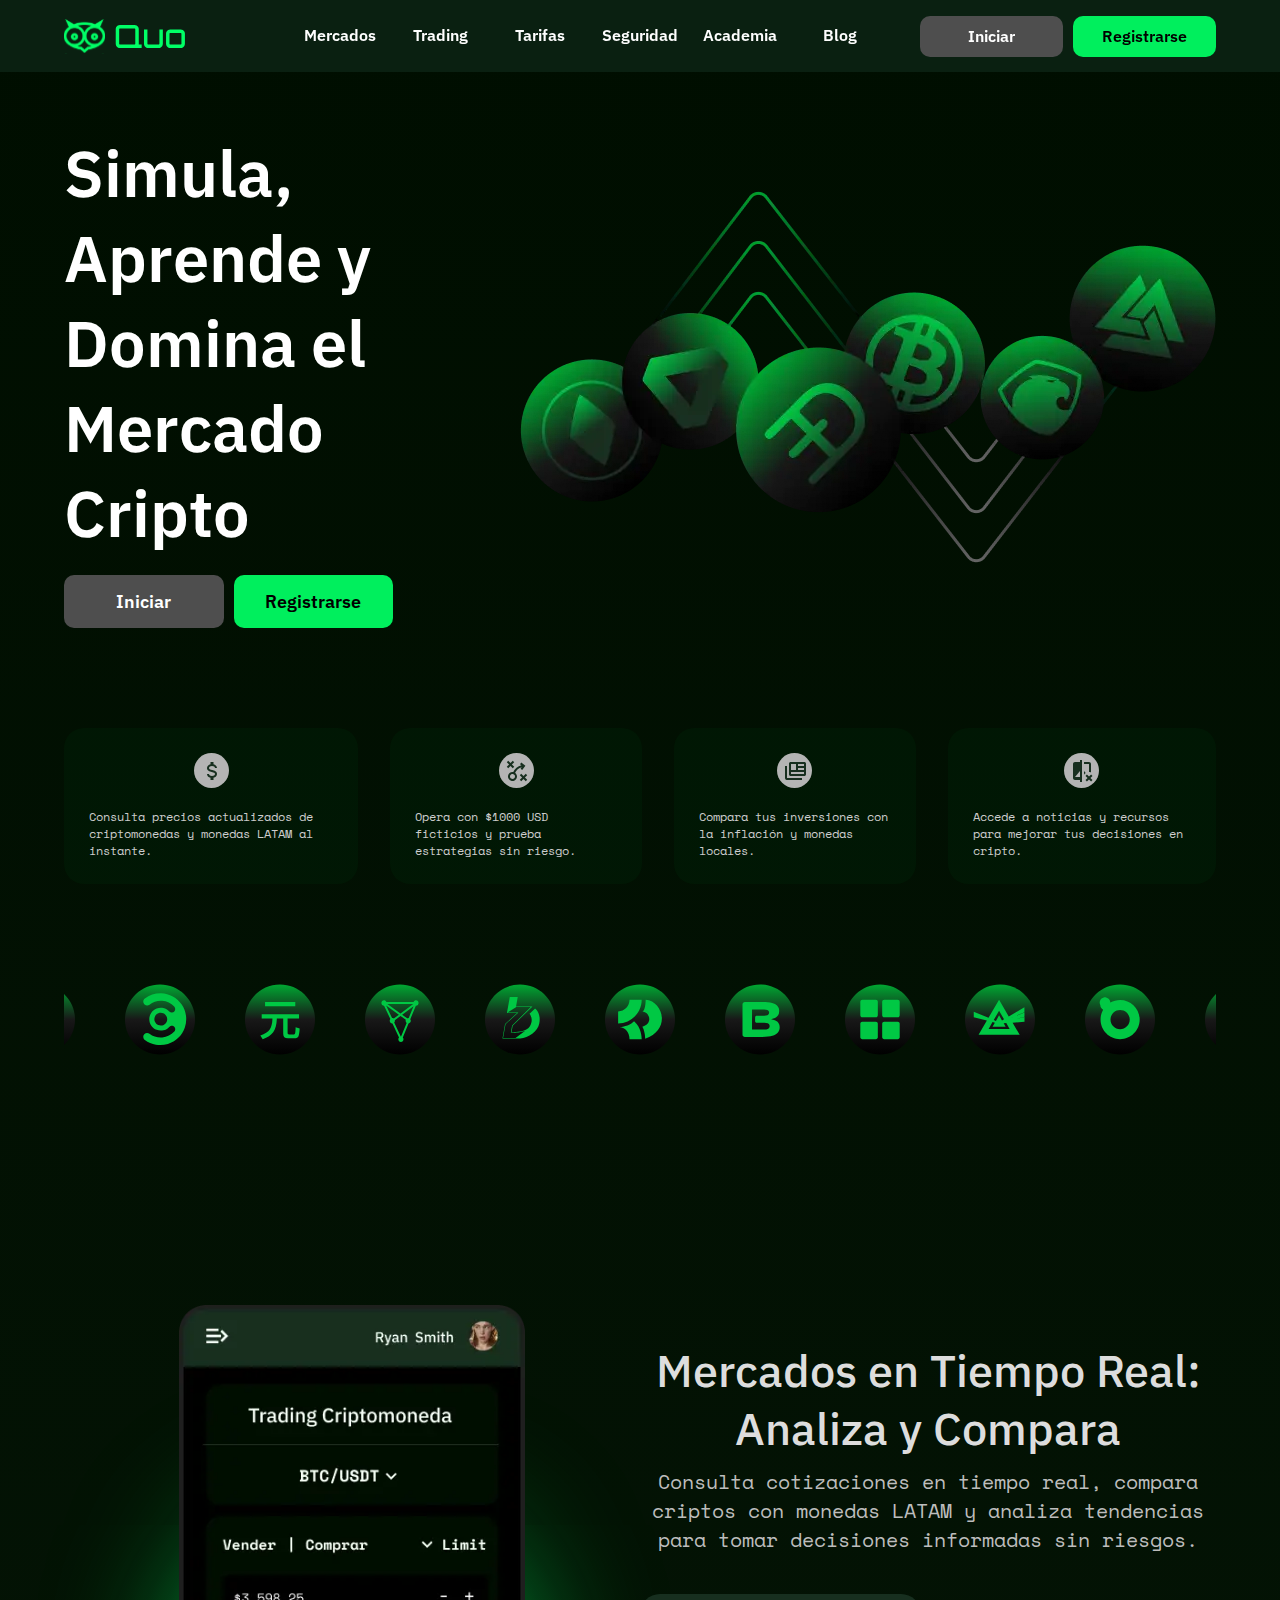
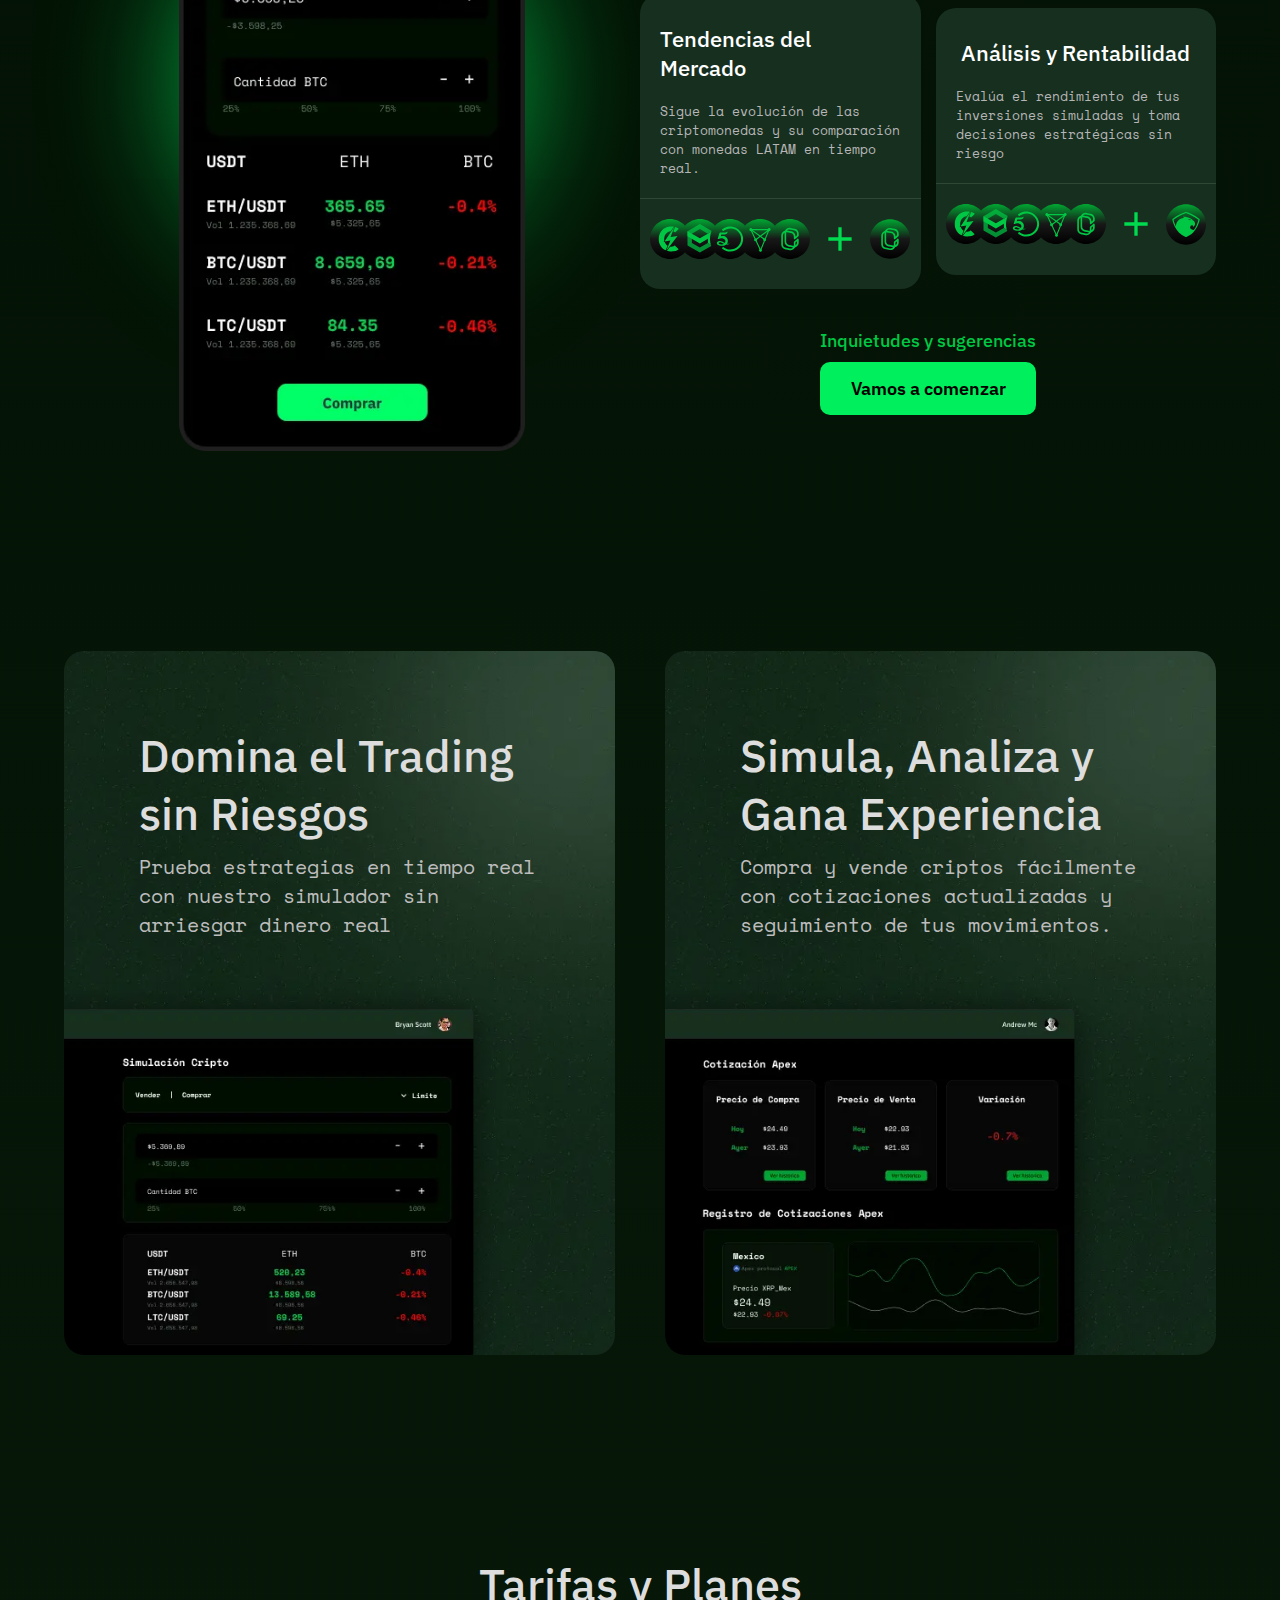
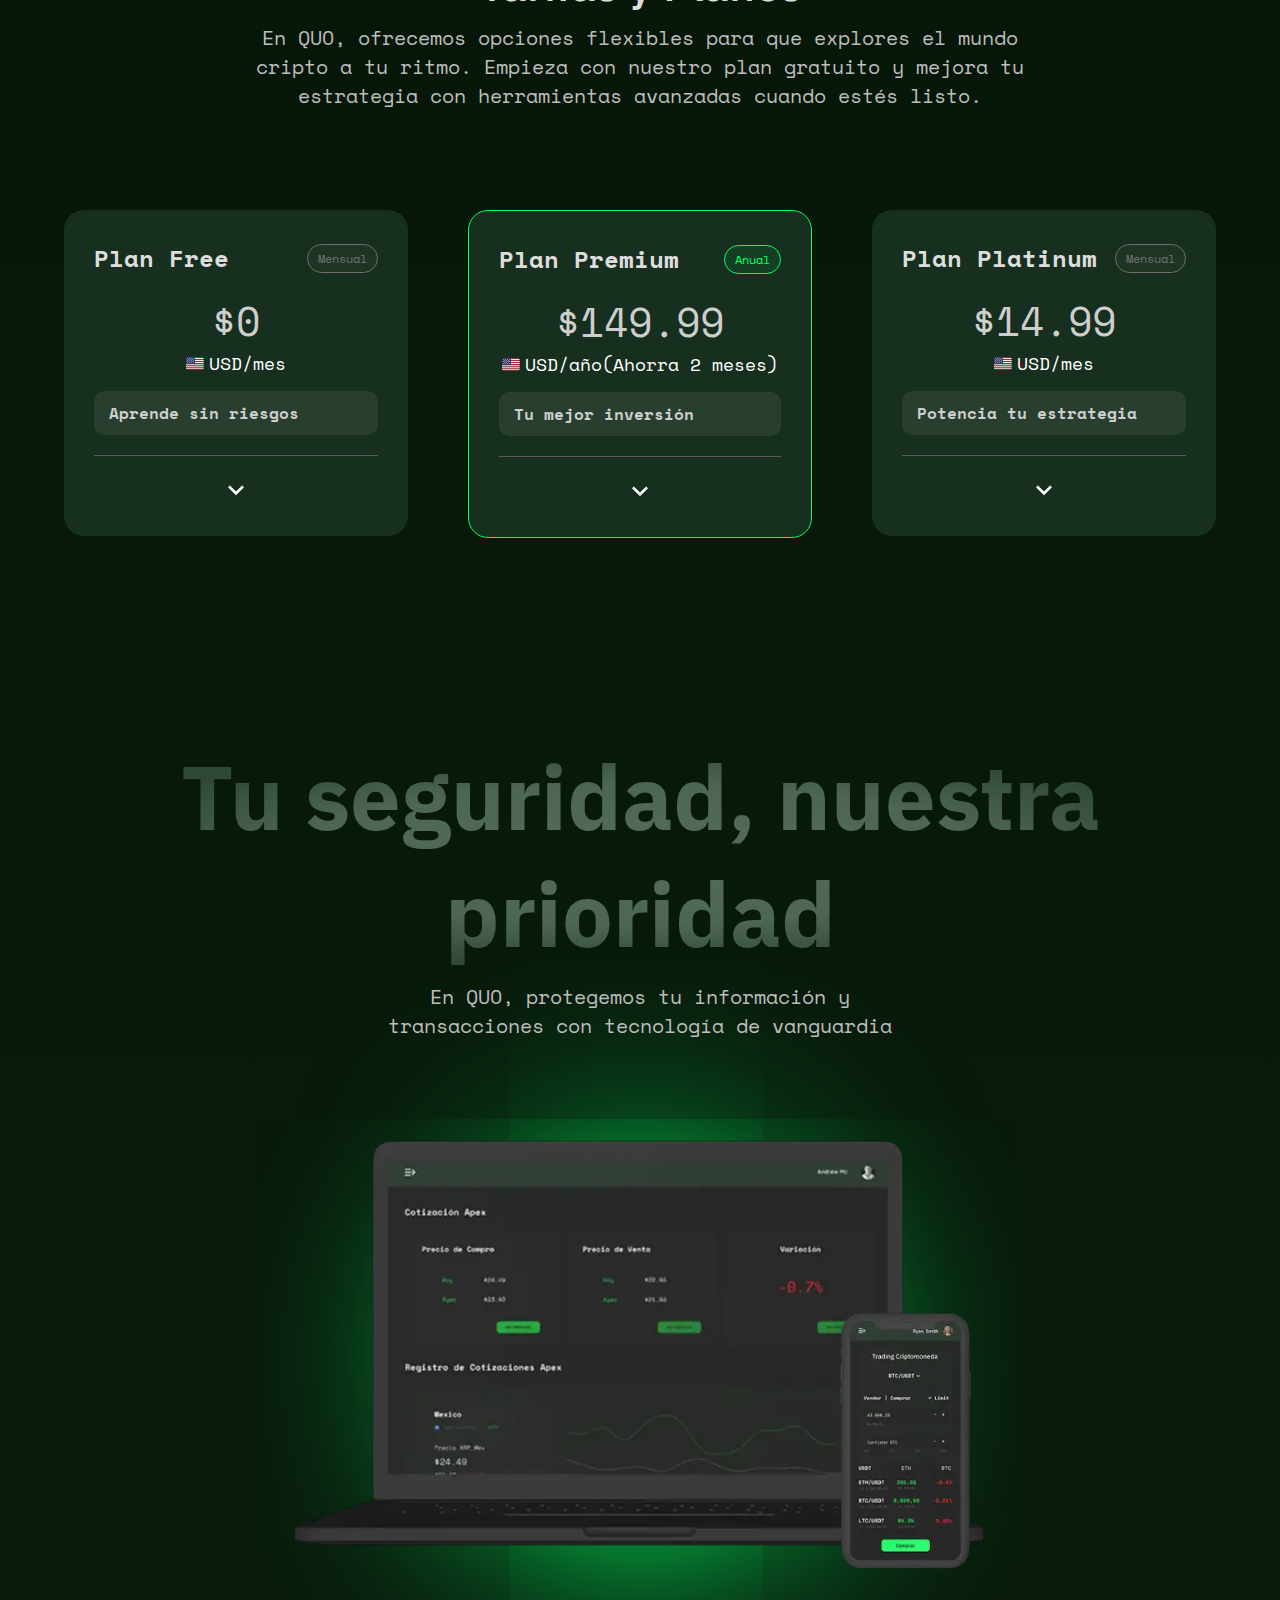
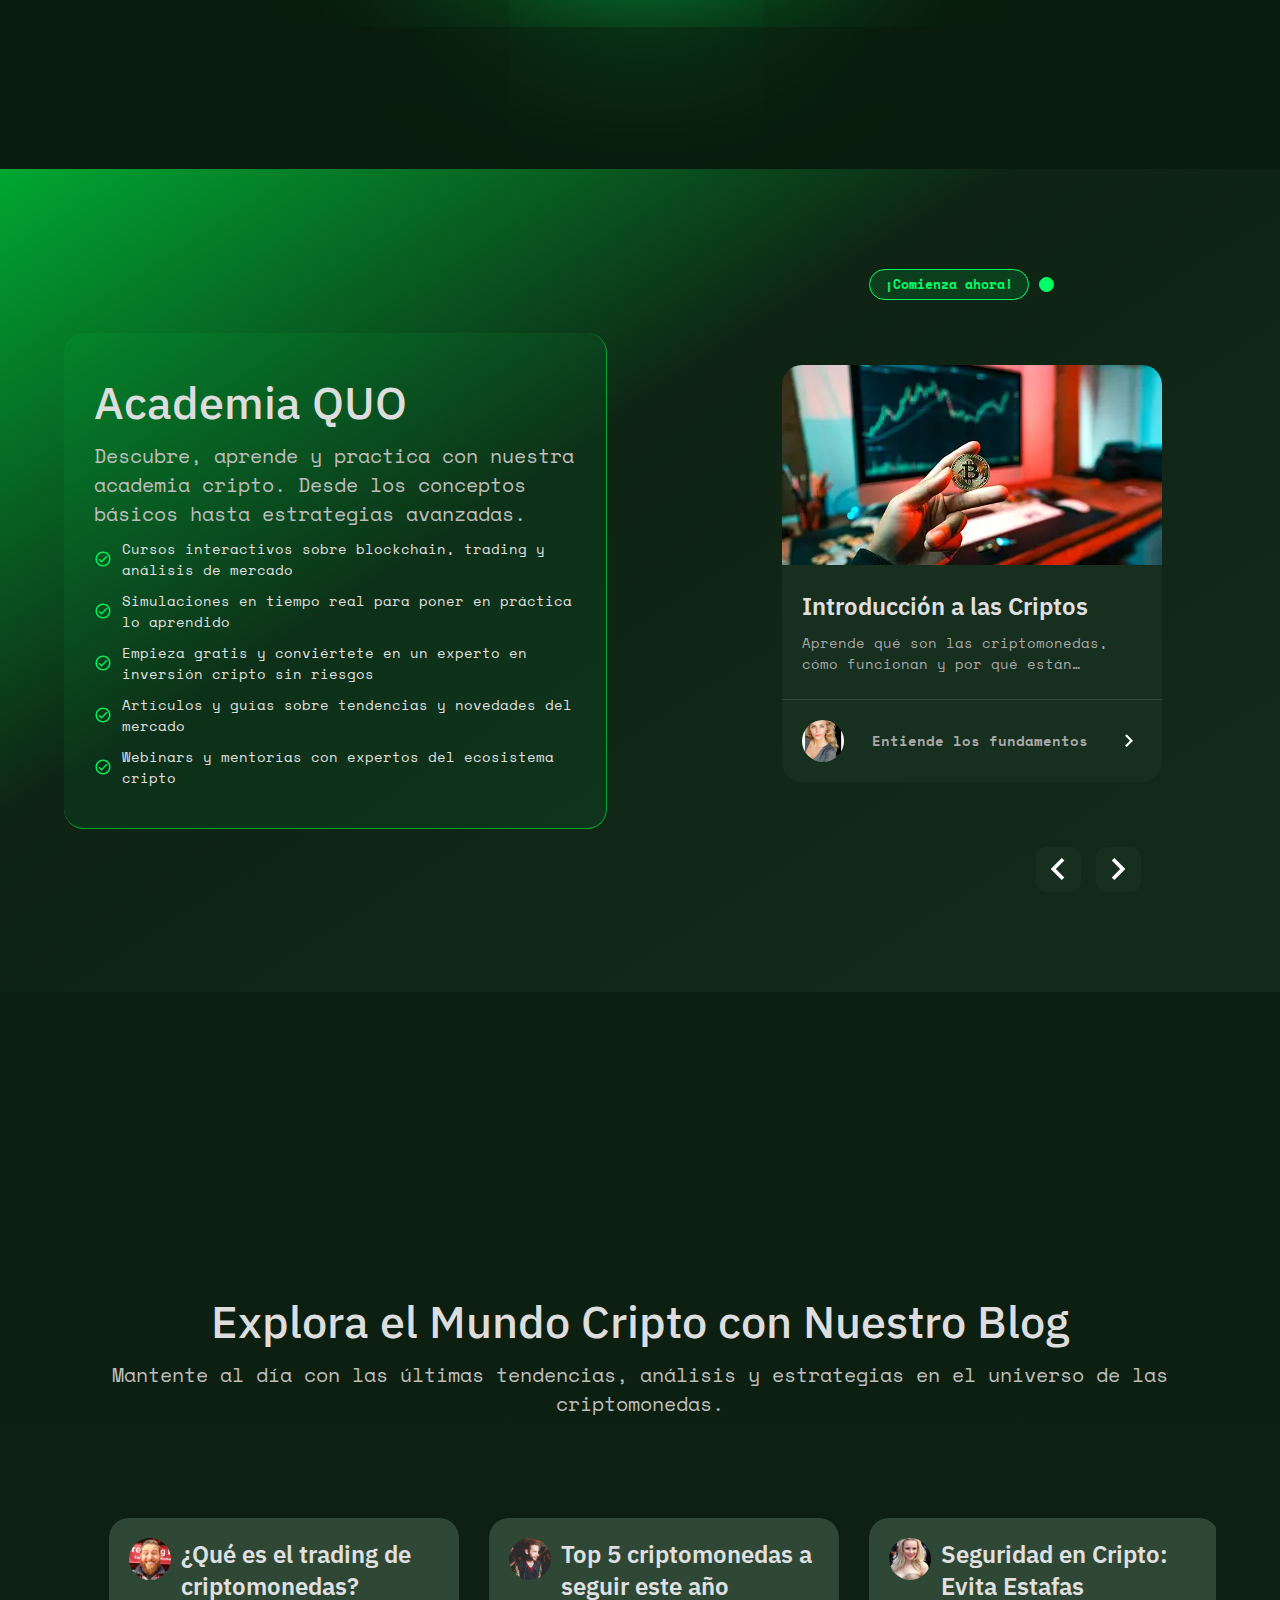
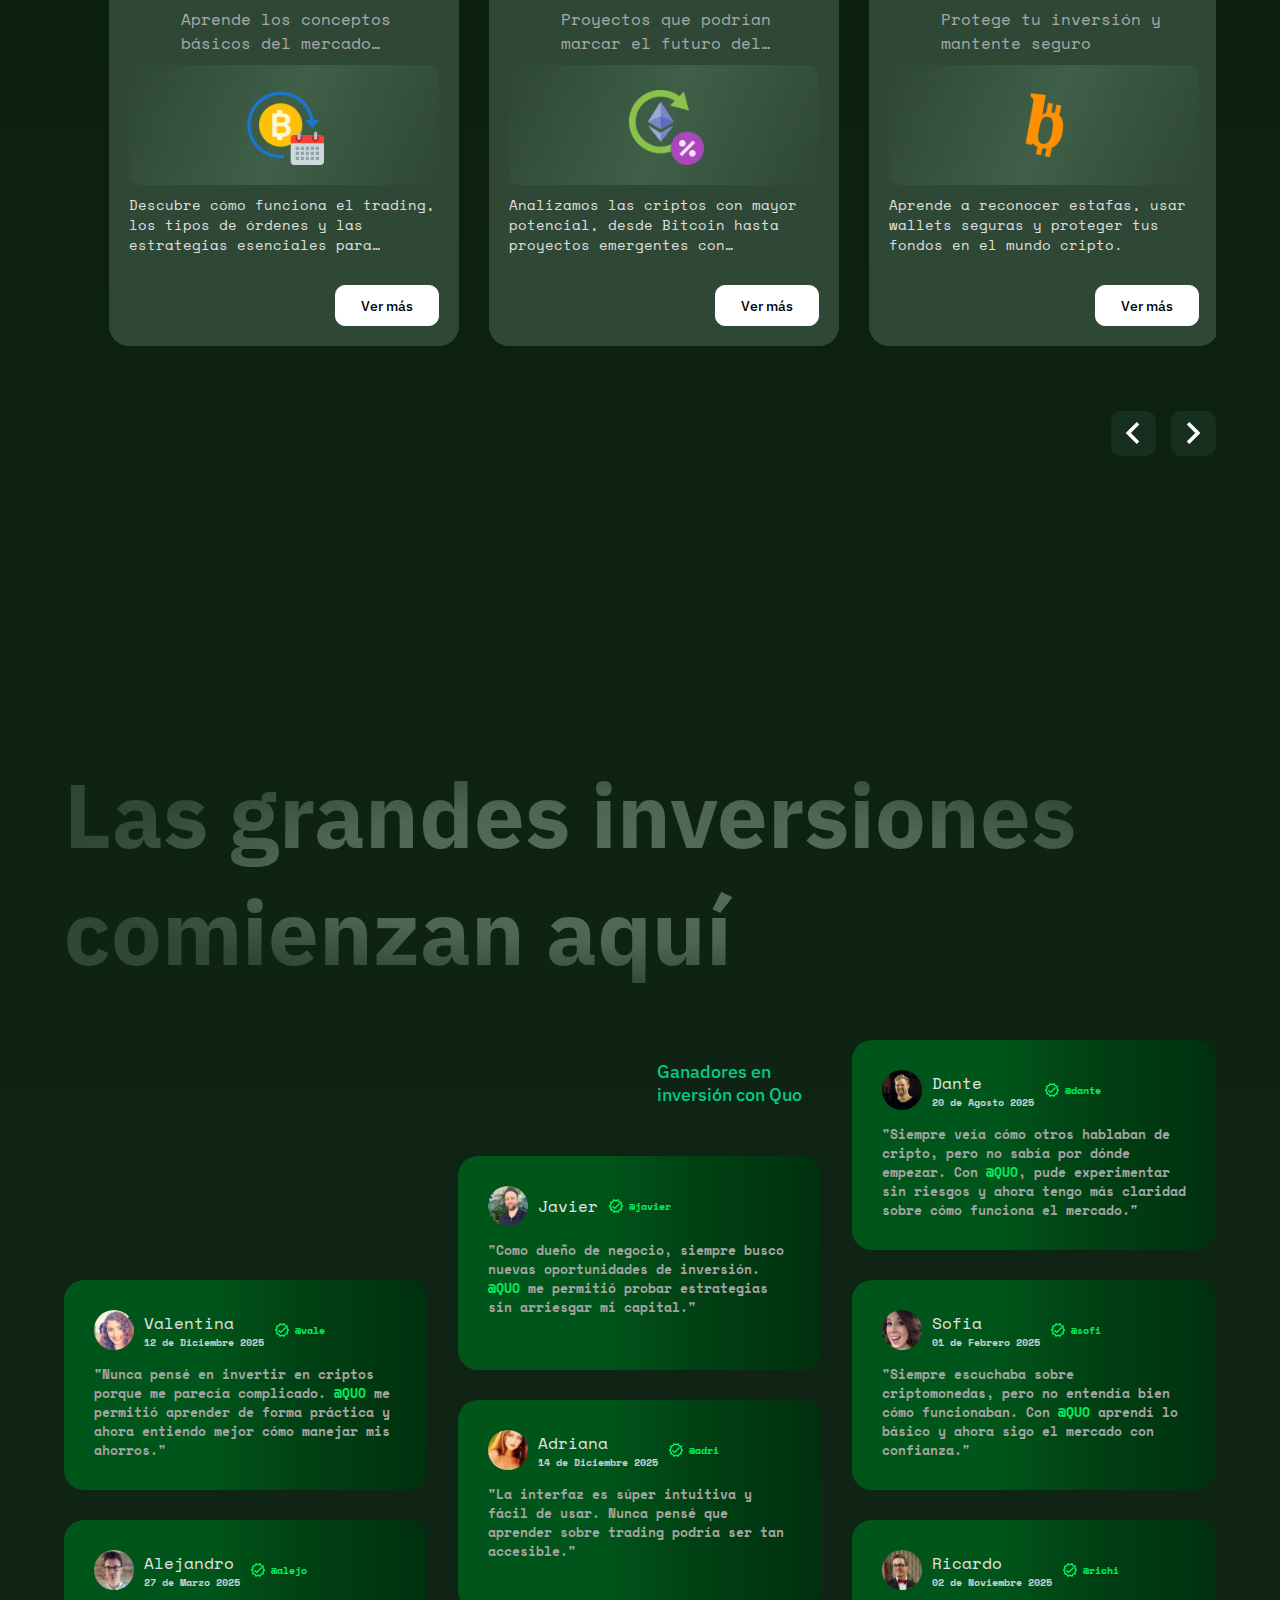
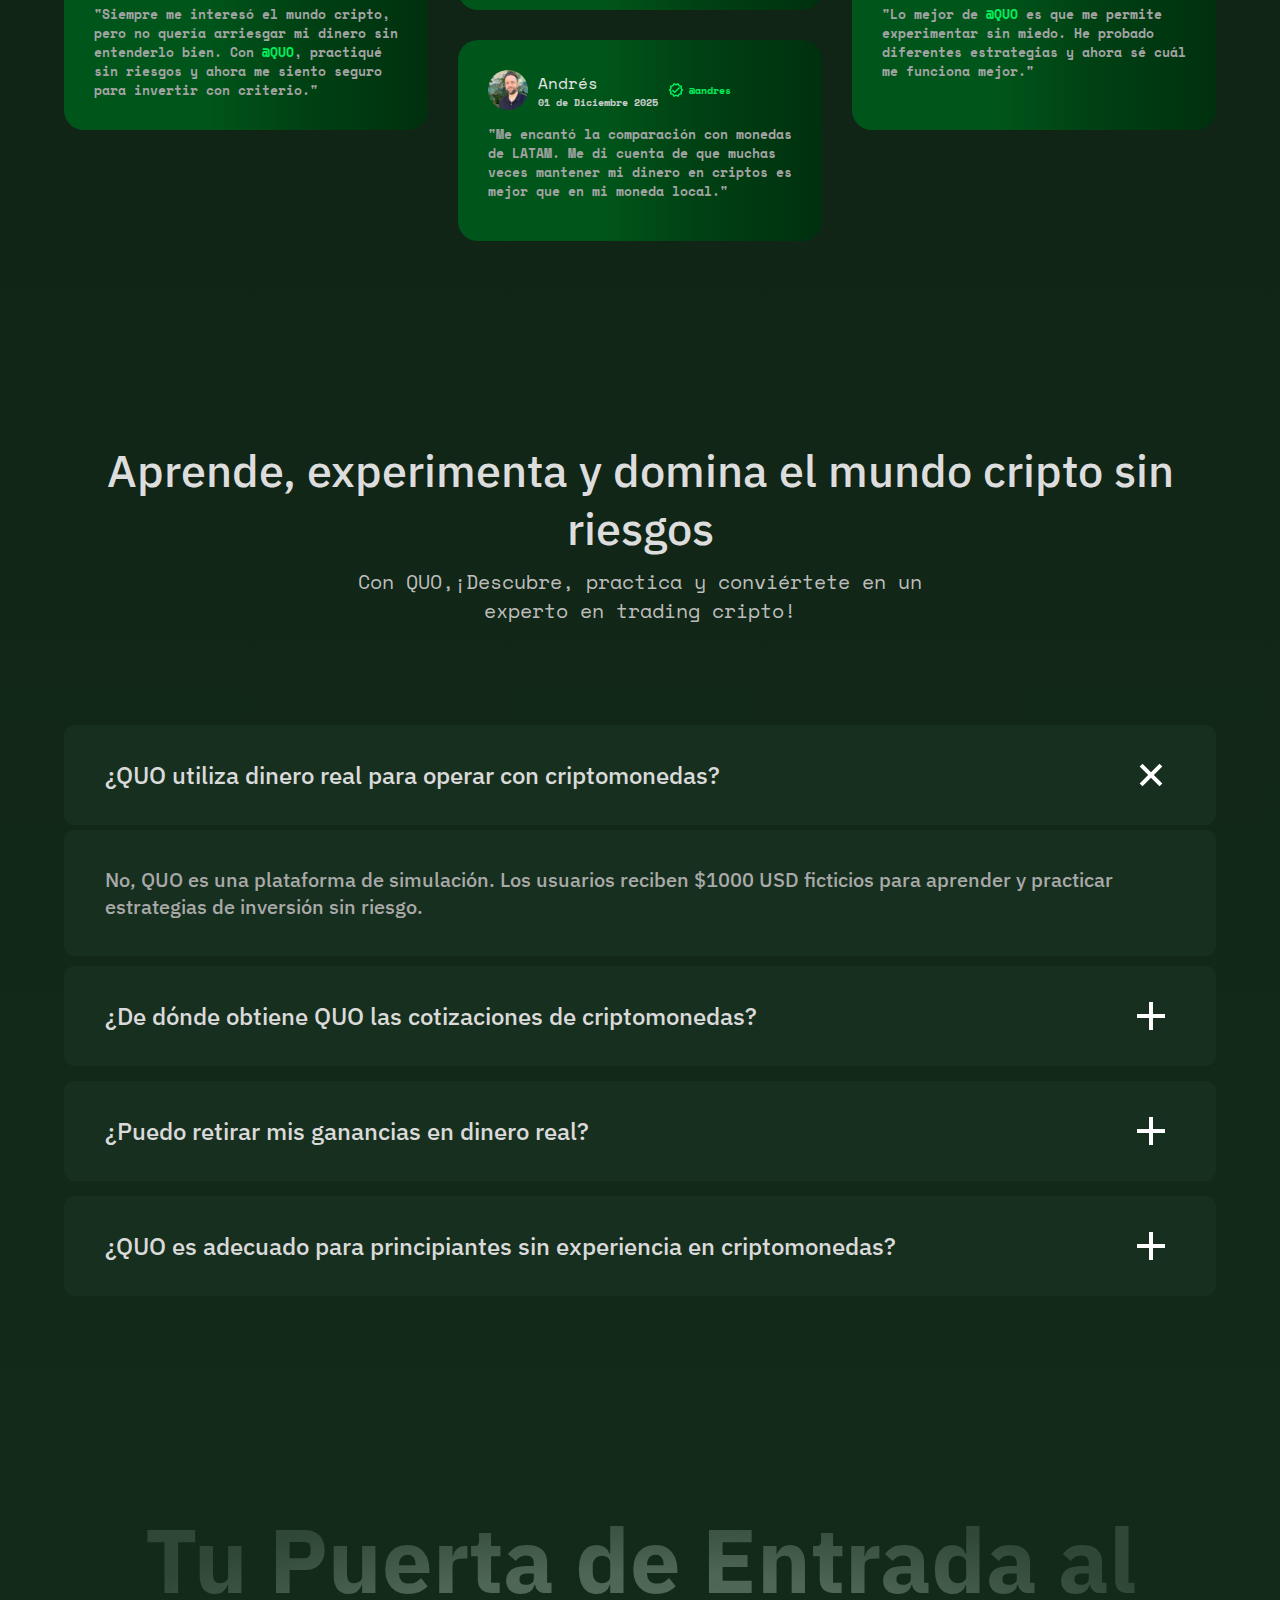
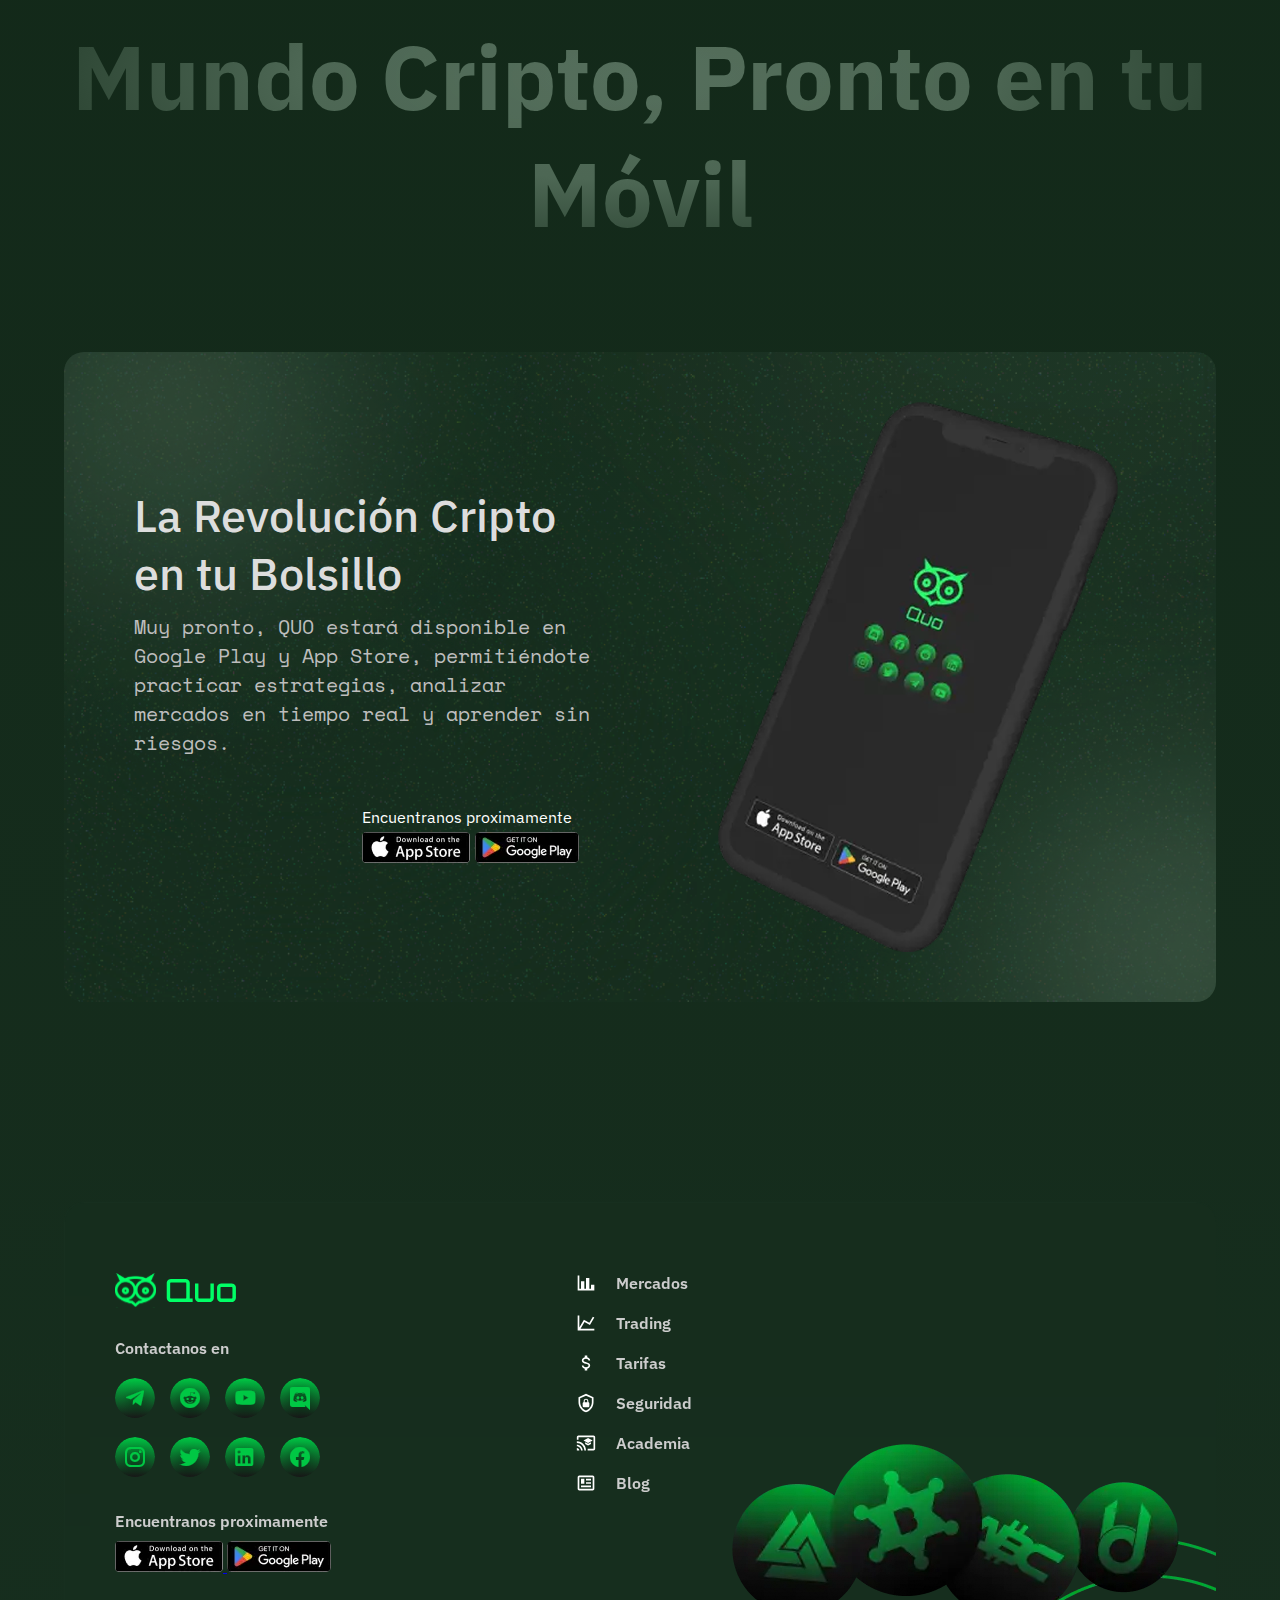
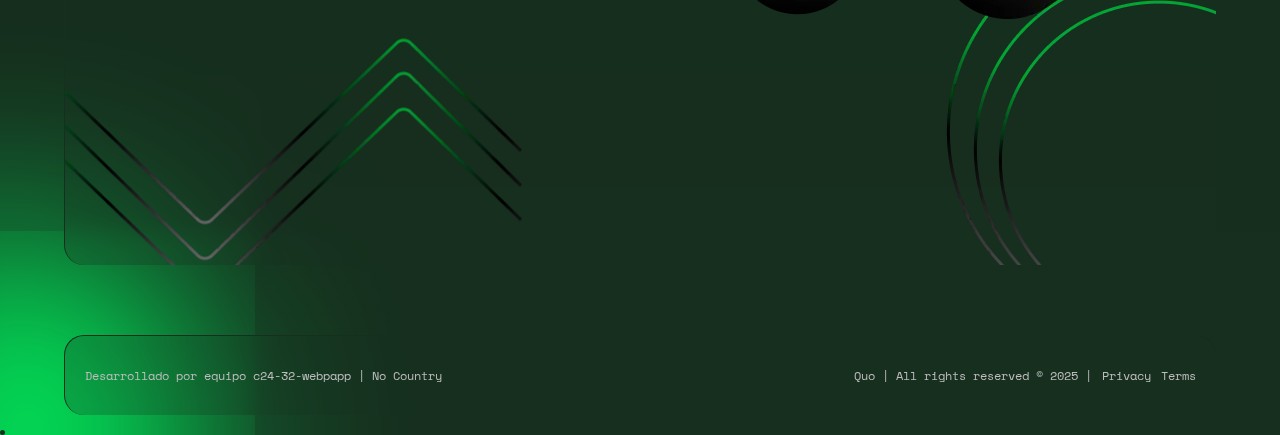
==== commit 5ad93311: "Updating mistakes ilustrations & svg files" ====
--- a/index.html
+++ b/index.html
@@ -264,7 +264,7 @@
 
                             <section class="bodyCard">
                                 <div class="features">
-                                    <img src="img/iconocheckVerde.svg" alt="Check" class="check">
+                                    <img src="img/iconoCheckVerde.svg" alt="Check" class="check">
                                     <p class="option">$1,000 USD en fondos virtuales para practicar trading</p>
                                 </div>
                                 <div class="features">
@@ -272,23 +272,23 @@
                                     <p class="option">Acceso a la simulación de trading con criptomonedas</p>
                                 </div>
                                 <div class="features">
-                                    <img src="img/iconocheckVerde.svg" alt="Check" class="check">
+                                    <img src="img/iconoCheckVerde.svg" alt="Check" class="check">
                                     <p class="option">Datos de mercado en tiempo real</p>
                                 </div>
                                 <div class="features">
-                                    <img src="img/iconocheckVerde.svg" alt="Check" class="check">
+                                    <img src="img/iconoCheckVerde.svg" alt="Check" class="check">
                                     <p class="option">Análisis de tendencias y gráficos básicos</p>
                                 </div>
                                 <div class="features">
-                                    <img src="img/iconocheckVerde.svg" alt="Check" class="check">
+                                    <img src="img/iconoCheckVerde.svg" alt="Check" class="check">
                                     <p class="option">Acceso a la Academia QUO con contenido educativo esencial</p>
                                 </div>
                                 <div class="features">
-                                    <img src="img/iconocheckVerde.svg" alt="Check" class="check">
+                                    <img src="img/iconoCheckVerde.svg" alt="Check" class="check">
                                     <p class="option">Sincronización con mercados reales</p>
                                 </div>
                                 <div class="features">
-                                    <img src="img/iconocheckVerde.svg" alt="Check" class="check">
+                                    <img src="img/iconoCheckVerde.svg" alt="Check" class="check">
                                     <p class="option">Ideal para quienes quieren conocer el mundo cripto sin invertir dinero real.</p>
                                 </div>
                             </section>
@@ -328,27 +328,27 @@
                             <label for="openContextPremium"></label>
                             <section class="bodyCard">
                                 <div class="features">
-                                    <img src="img/iconocheckVerde.svg" alt="Check" class="check">
+                                    <img src="img/iconoCheckVerde.svg" alt="Check" class="check">
                                     <p class="option">Acceso ilimitado a todas las funciones Premium</p>
                                 </div>
                                 <div class="features">
-                                    <img src="img/iconocheckVerde.svg" alt="Check" class="check">
+                                    <img src="img/iconoCheckVerde.svg" alt="Check" class="check">
                                     <p class="option">Análisis avanzados y predicciones basadas en IA</p>
                                 </div>
                                 <div class="features">
-                                    <img src="img/iconocheckVerde.svg" alt="Check" class="check">
+                                    <img src="img/iconoCheckVerde.svg" alt="Check" class="check">
                                     <p class="option">Estrategias automatizadas con backtesting</p>
                                 </div>
                                 <div class="features">
-                                    <img src="img/iconocheckVerde.svg" alt="Check" class="check">
+                                    <img src="img/iconoCheckVerde.svg" alt="Check" class="check">
                                     <p class="option">Webinars y mentorías exclusivas con expertos del sector</p>
                                 </div>
                                 <div class="features">
-                                    <img src="img/iconocheckVerde.svg" alt="Check" class="check">
+                                    <img src="img/iconoCheckVerde.svg" alt="Check" class="check">
                                     <p class="option">Descuento especial en futuras actualizaciones y nuevas funciones</p>
                                 </div>
                                 <div class="features">
-                                    <img src="img/iconocheckVerde.svg" alt="Check" class="check">
+                                    <img src="img/iconoCheckVerde.svg" alt="Check" class="check">
                                     <p class="option">Soporte VIP con atención prioritaria</p>
                                 </div>
 
@@ -386,27 +386,27 @@
                             <label for="openContextPlatinum"></label>
                             <section class="bodyCard">
                                 <div class="features">
-                                    <img src="img/iconocheckVerde.svg" alt="Check" class="check">
+                                    <img src="img/iconoCheckVerde.svg" alt="Check" class="check">
                                     <p class="option">Todas las funciones del Plan Free</p>
                                 </div>
                                 <div class="features">
-                                    <img src="img/iconocheckVerde.svg" alt="Check" class="check">
+                                    <img src="img/iconoCheckVerde.svg" alt="Check" class="check">
                                     <p class="option">Herramientas avanzadas de análisis y predicción</p>
                                 </div>
                                 <div class="features">
-                                    <img src="img/iconocheckVerde.svg" alt="Check" class="check">
+                                    <img src="img/iconoCheckVerde.svg" alt="Check" class="check">
                                     <p class="option">Simulación con estrategias de inversión automatizadas</p>
                                 </div>
                                 <div class="features">
-                                    <img src="img/iconocheckVerde.svg" alt="Check" class="check">
+                                    <img src="img/iconoCheckVerde.svg" alt="Check" class="check">
                                     <p class="option">Acceso exclusivo a contenido avanzado en la Academia QUO</p>
                                 </div>
                                 <div class="features">
-                                    <img src="img/iconocheckVerde.svg" alt="Check" class="check">
+                                    <img src="img/iconoCheckVerde.svg" alt="Check" class="check">
                                     <p class="option">Comparación de estrategias con traders destacados</p>
                                 </div>
                                 <div class="features">
-                                    <img src="img/iconocheckVerde.svg" alt="Check" class="check">
+                                    <img src="img/iconoCheckVerde.svg" alt="Check" class="check">
                                     <p class="option">Soporte prioritario</p>
                                 </div>
                             </section>
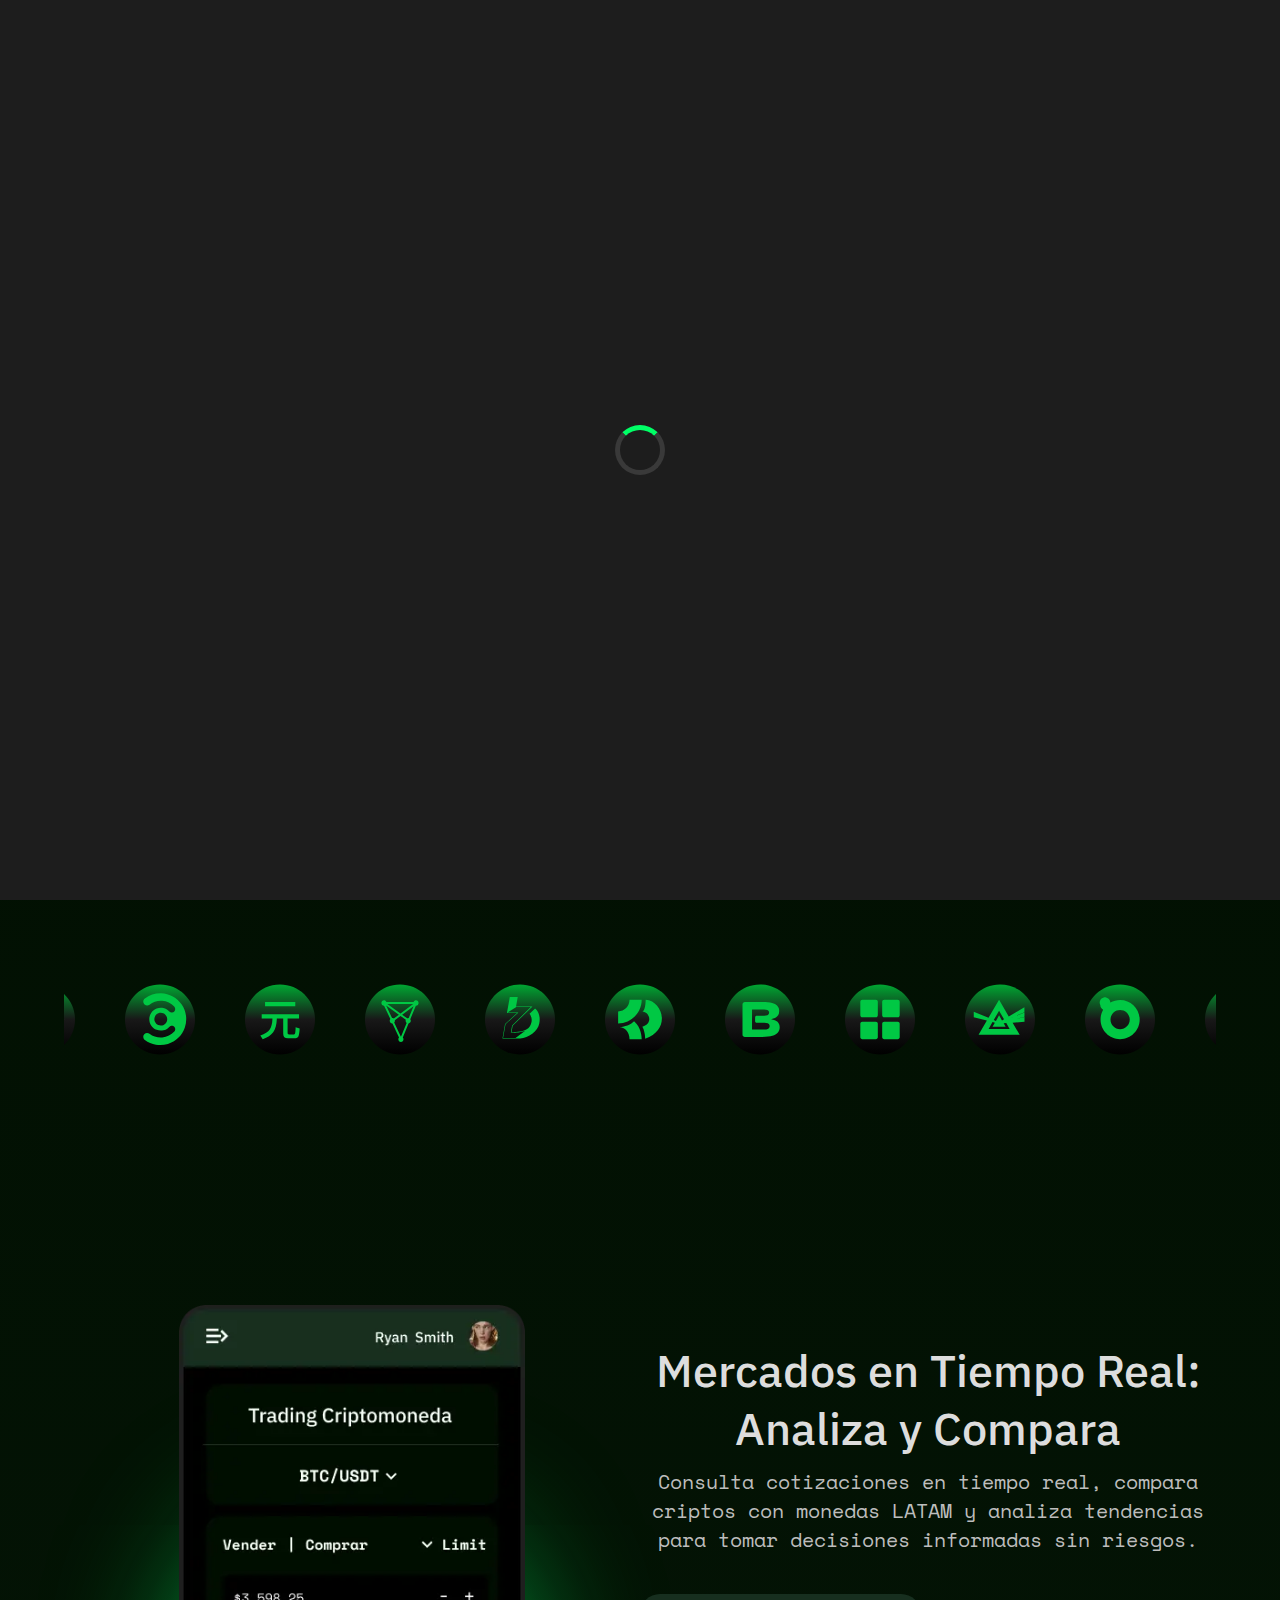
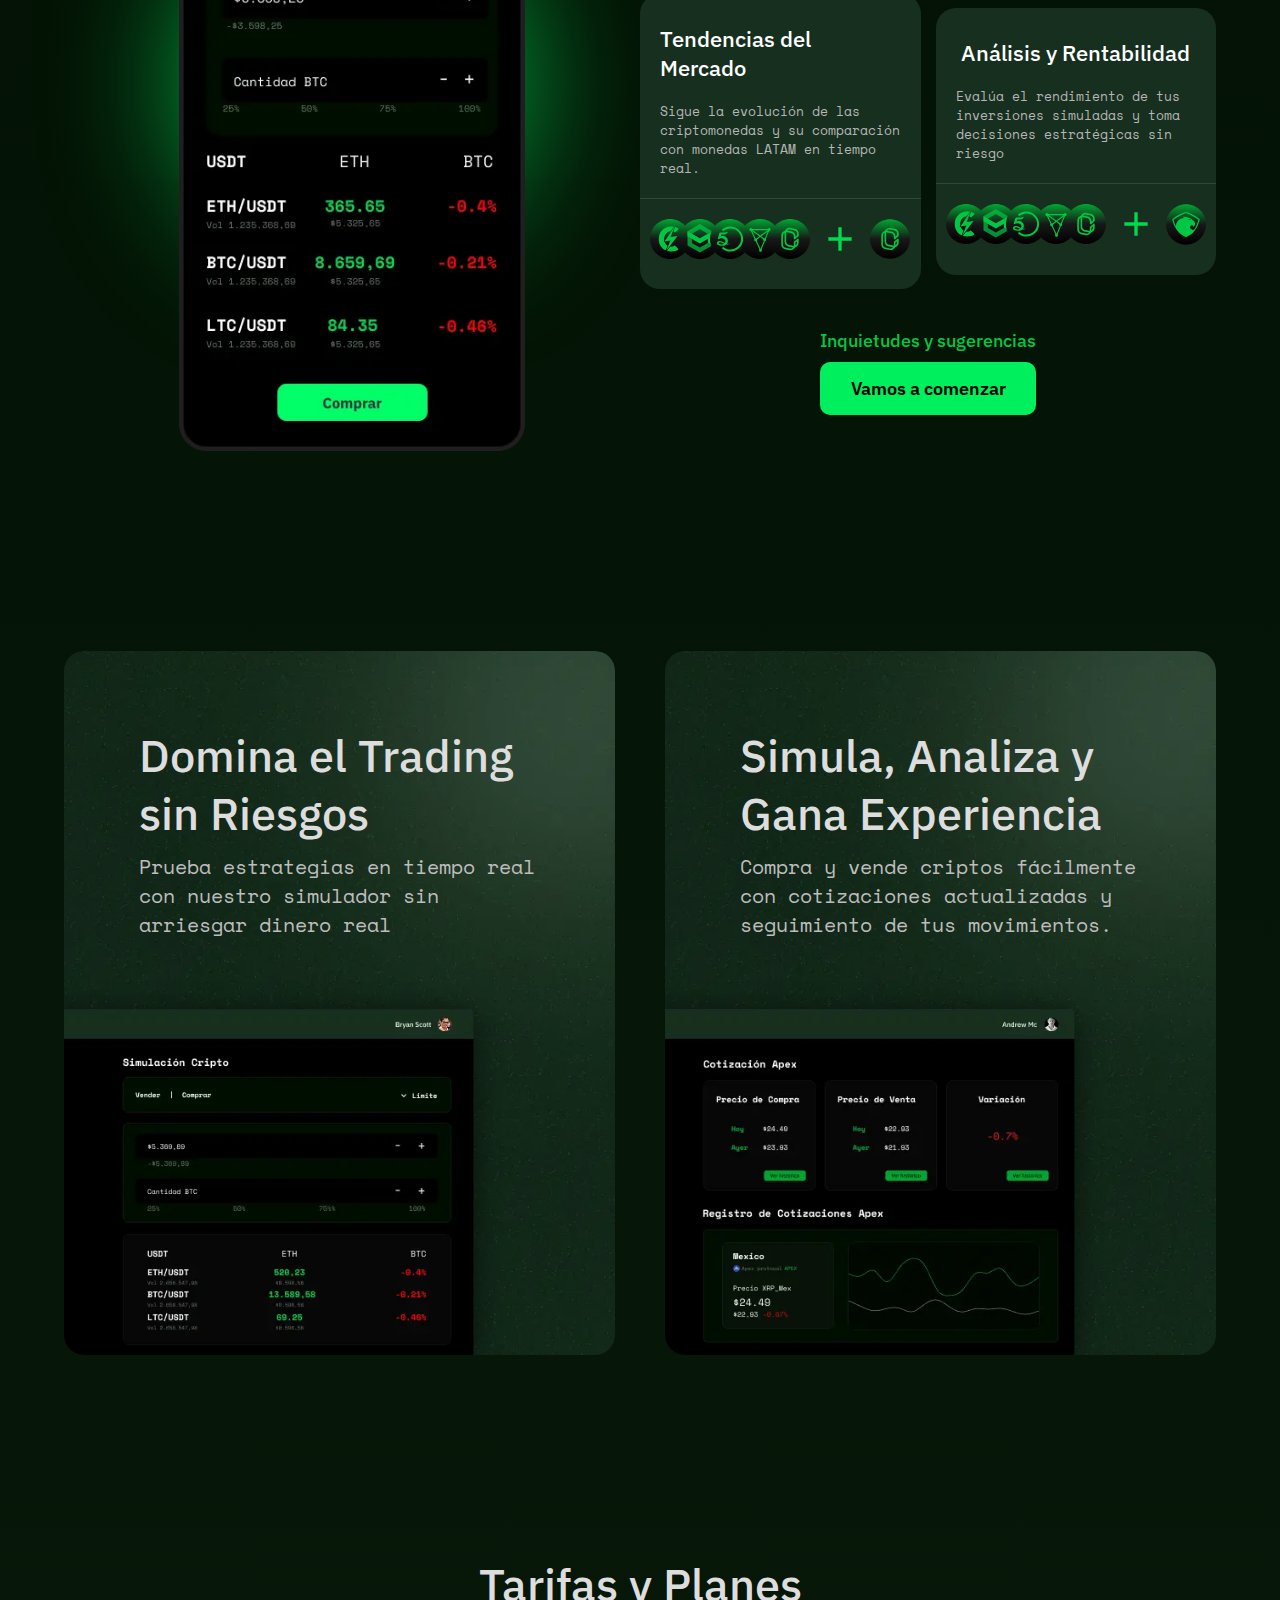
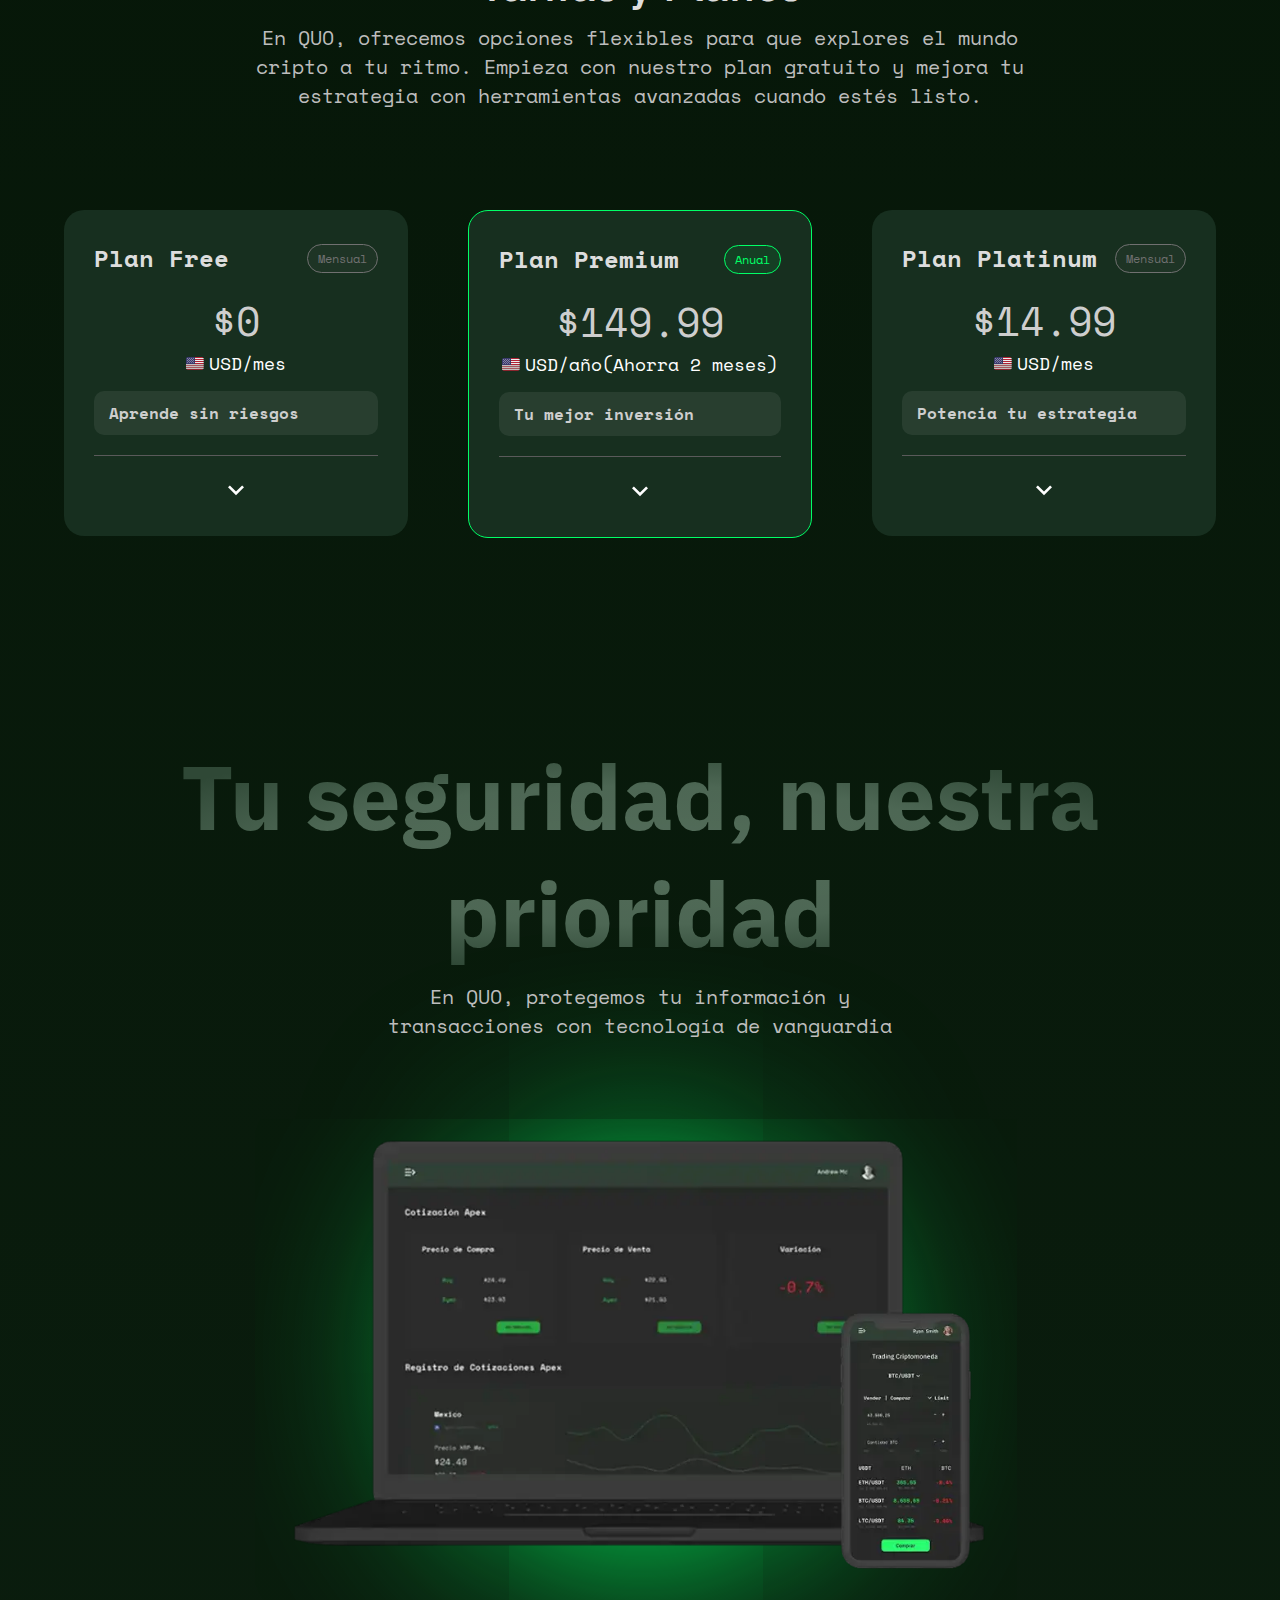
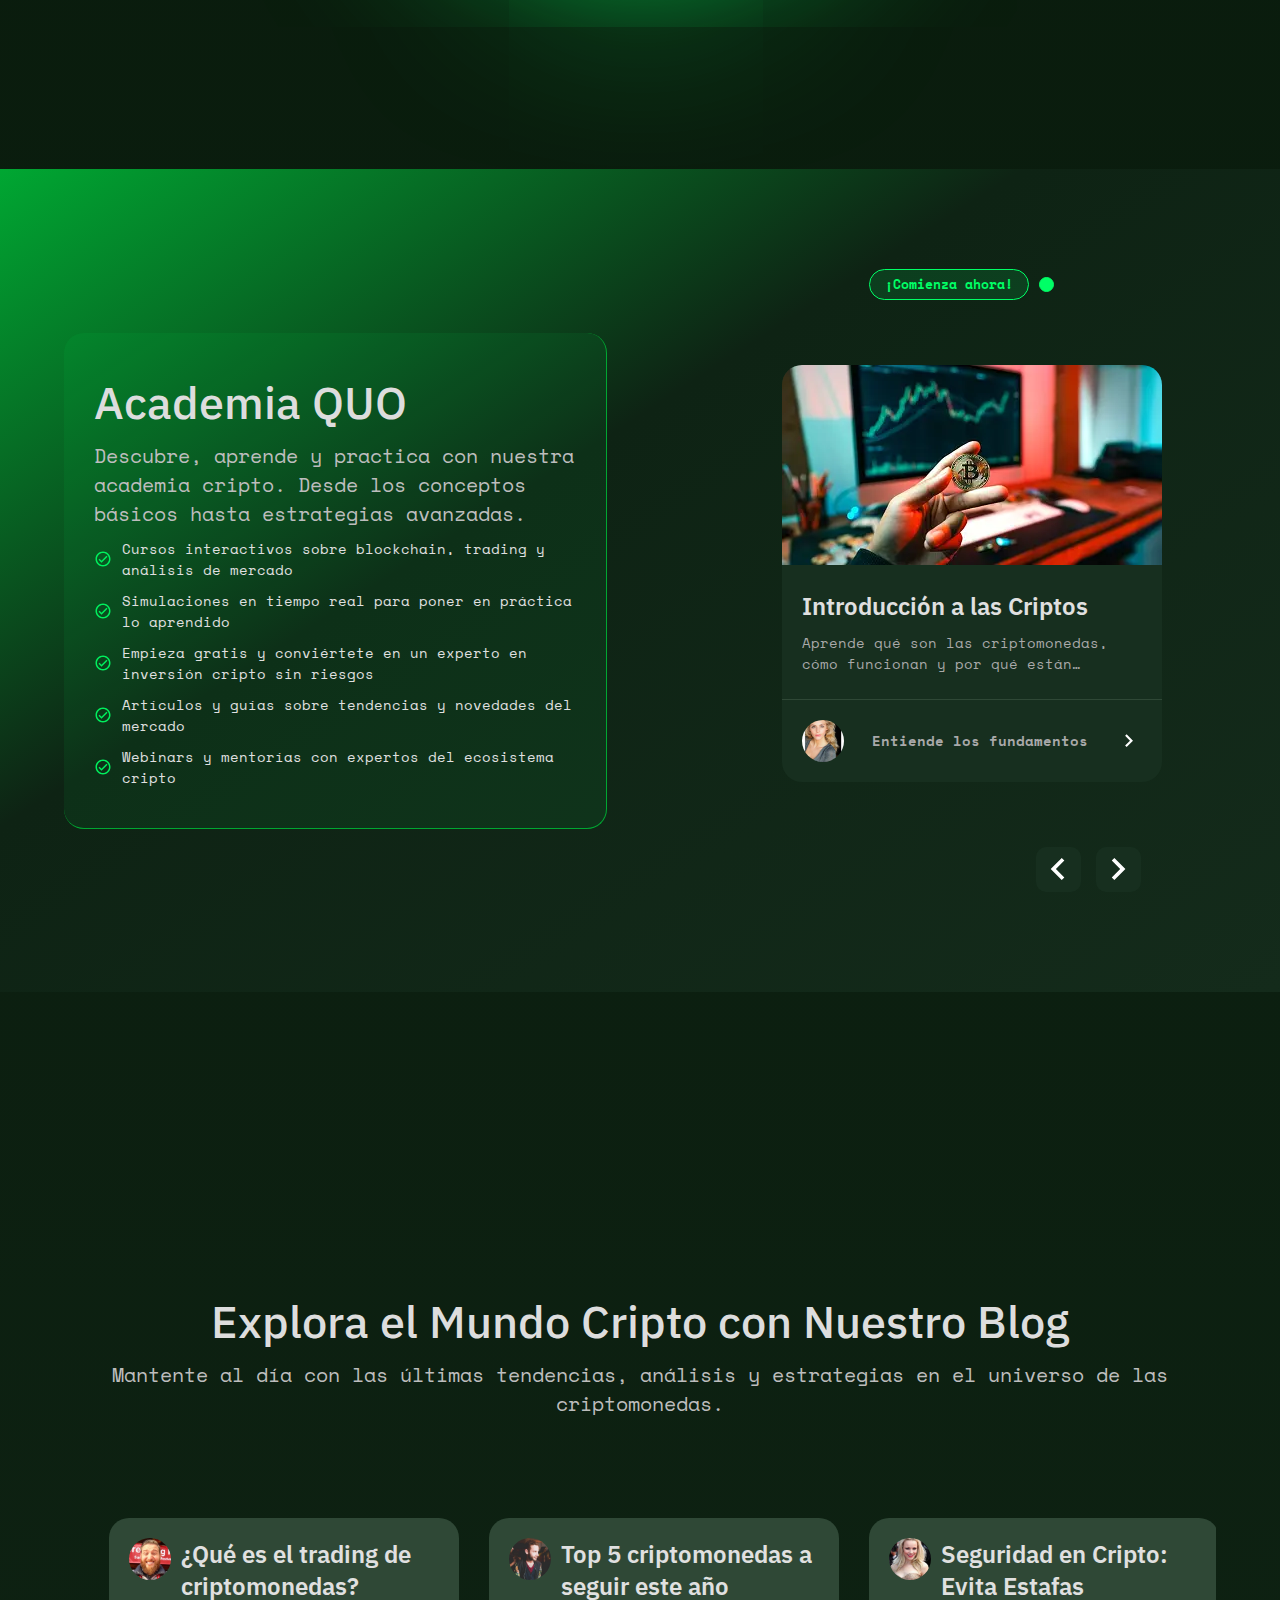
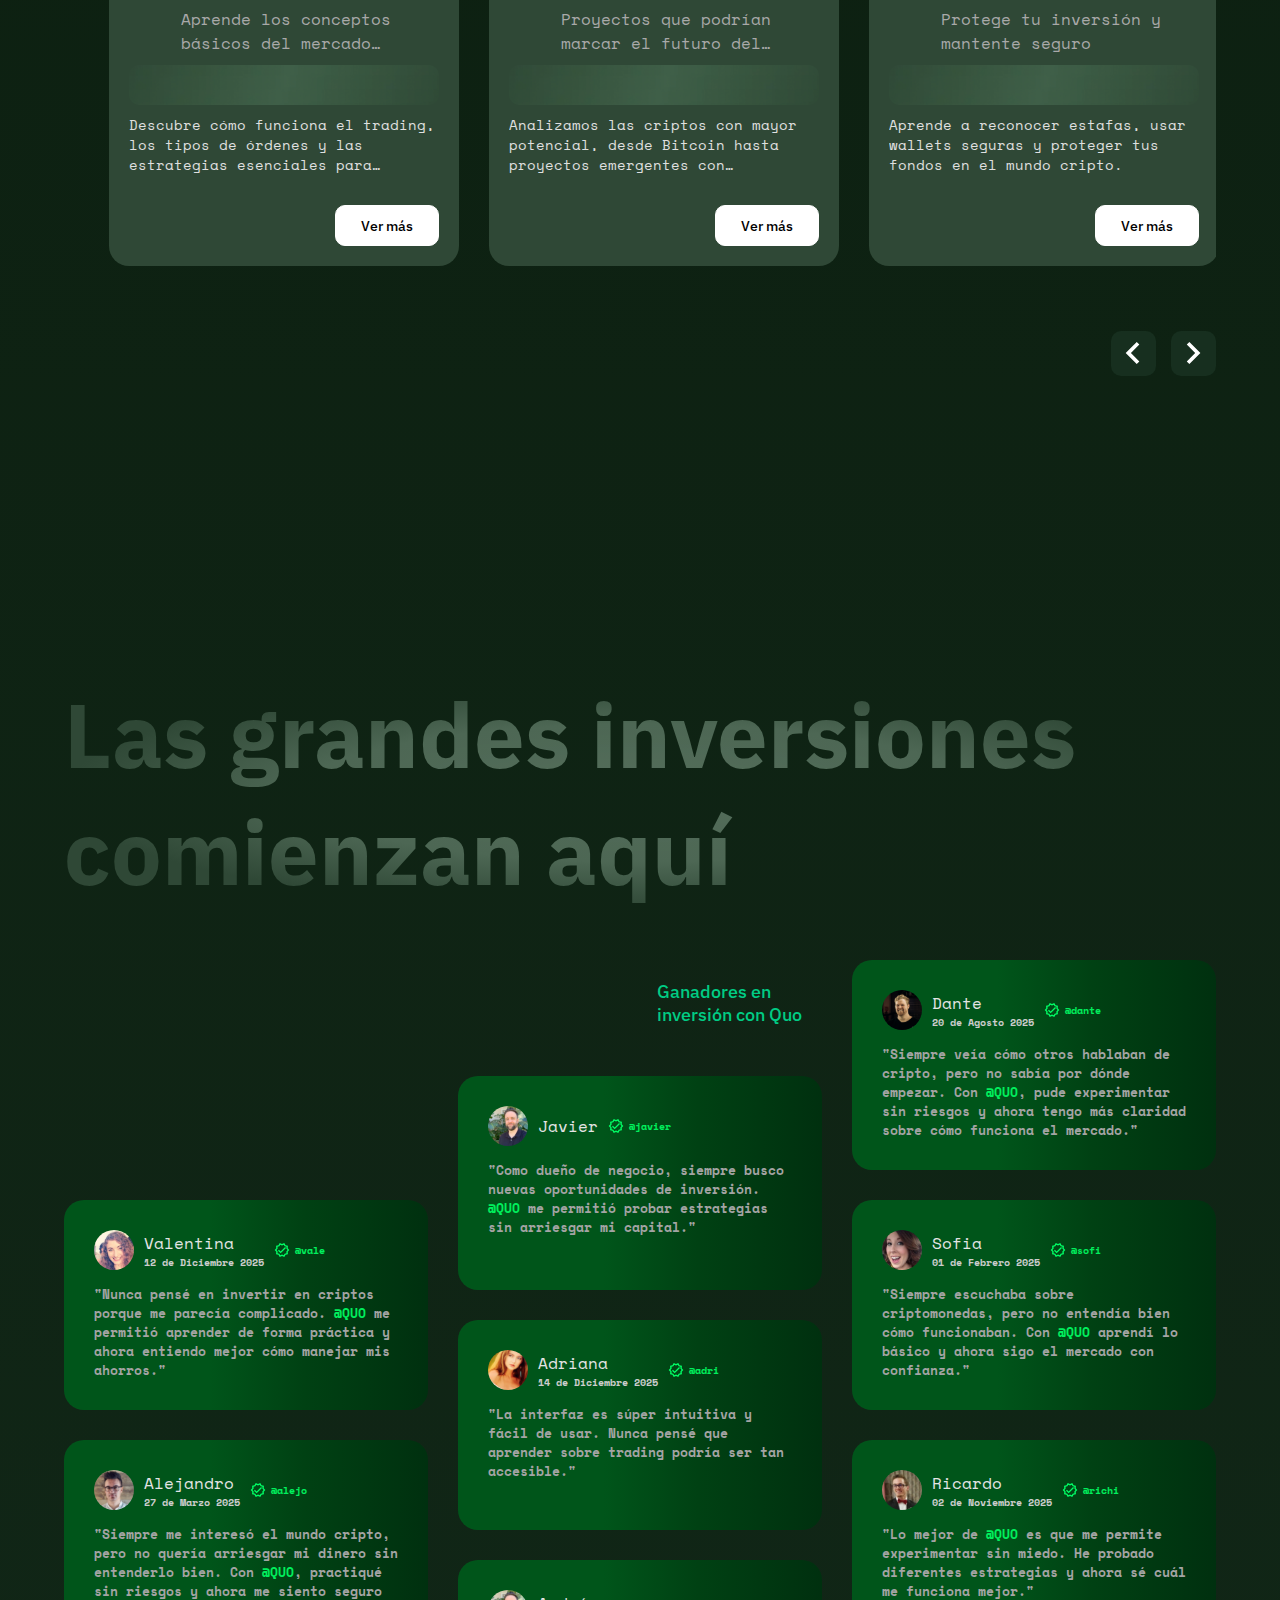
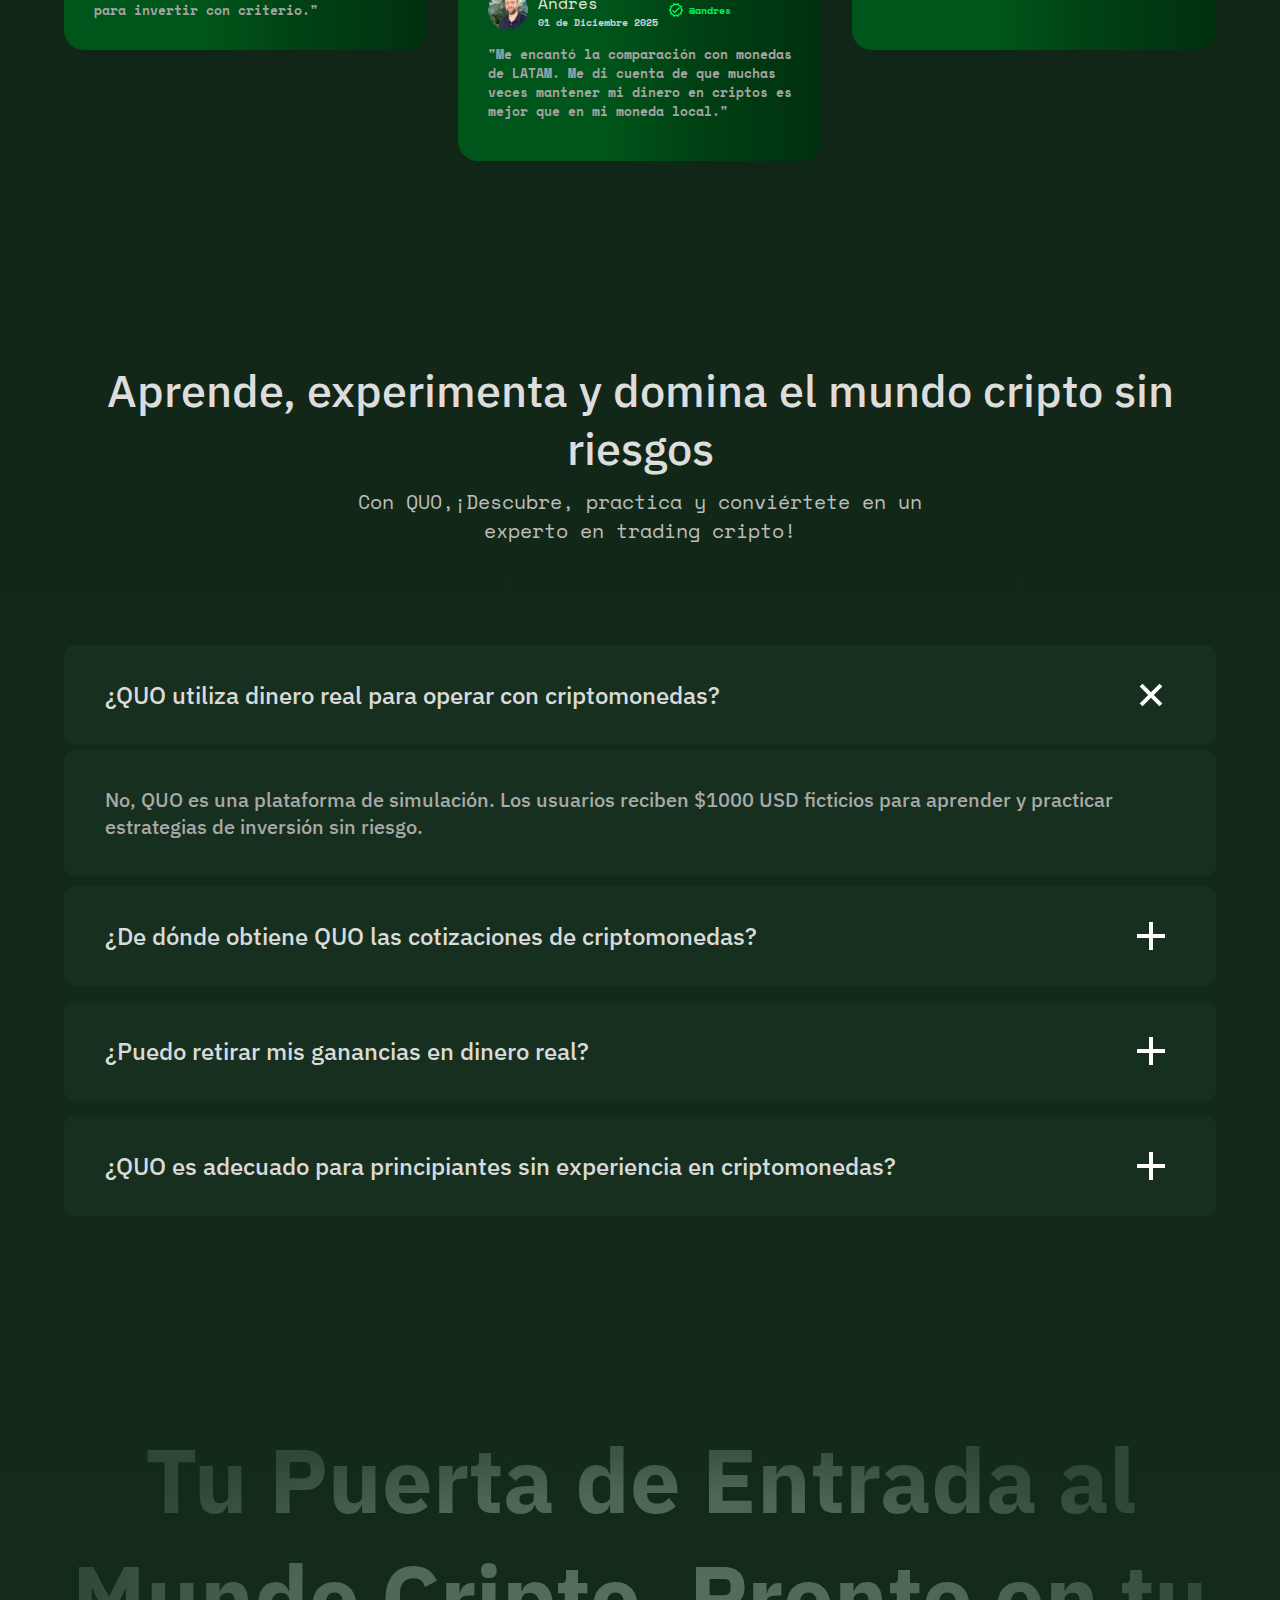
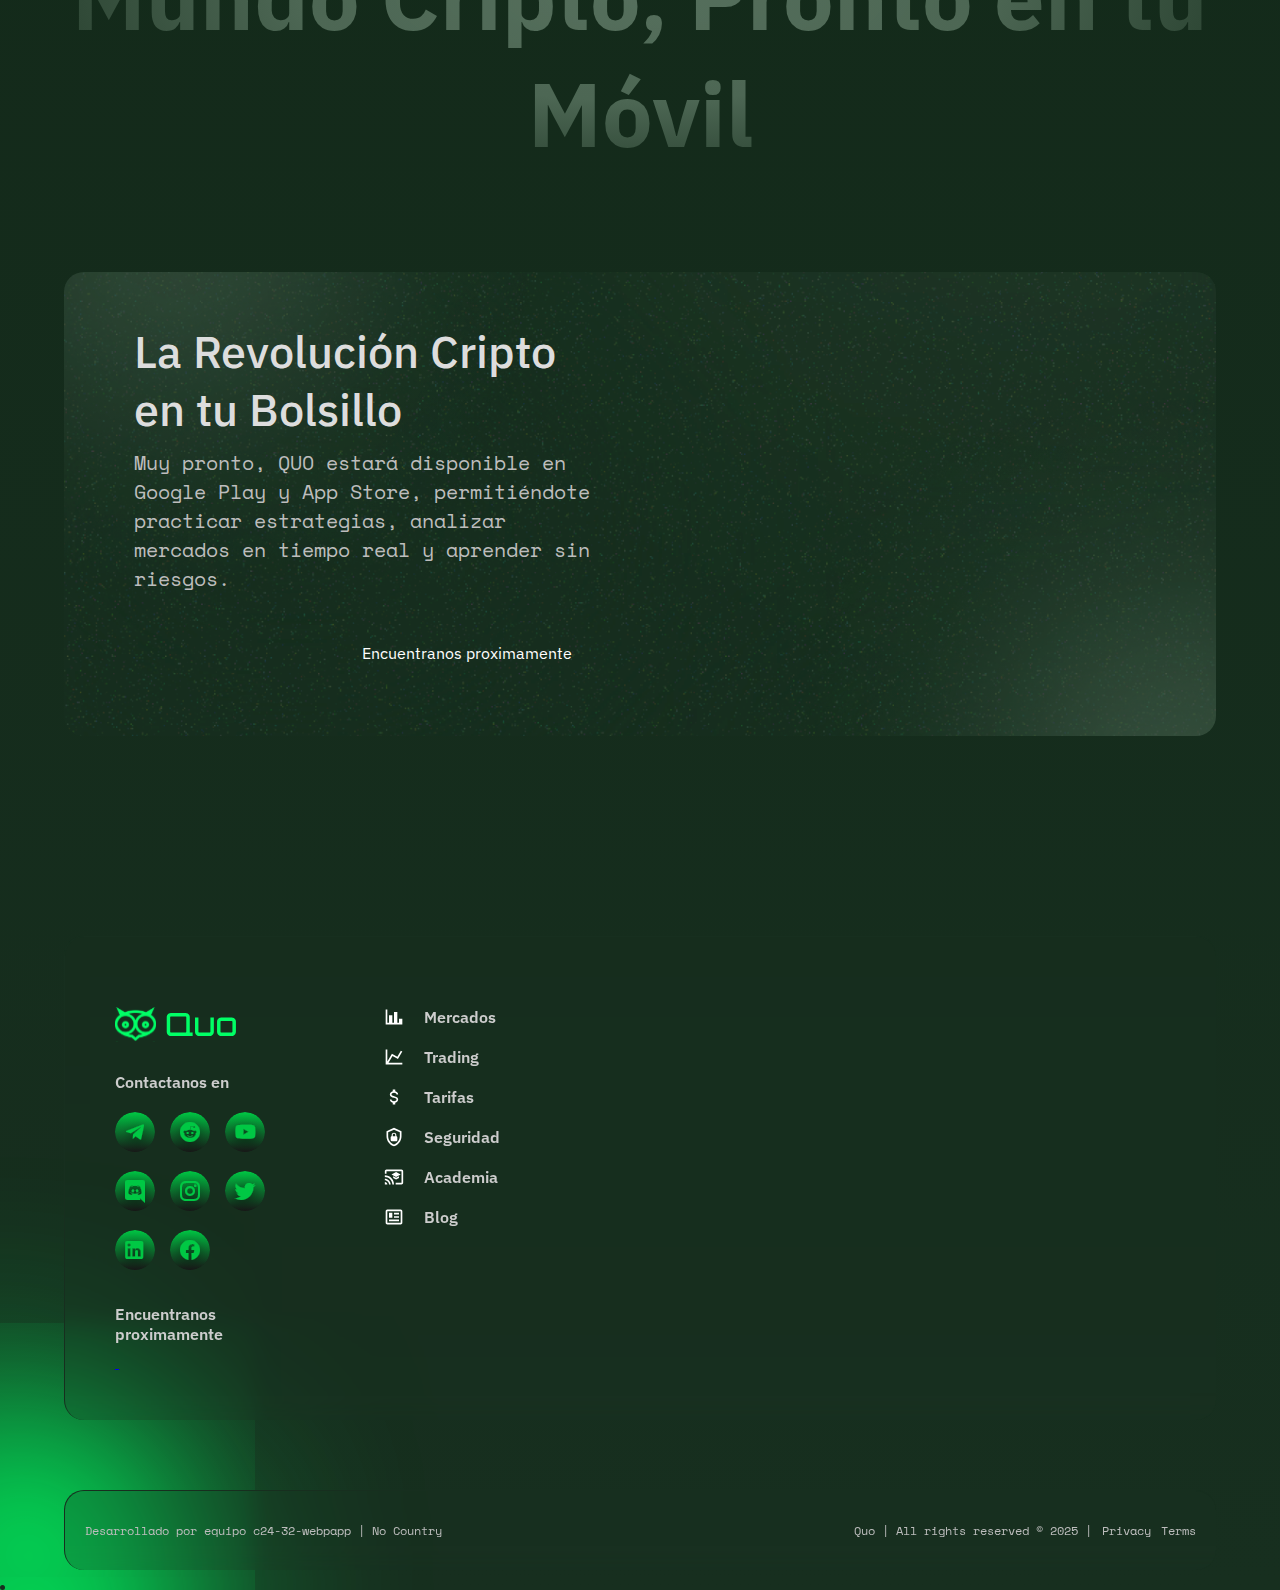
==== commit 5251c5f2: "Making Loader" ====
--- a/index.html
+++ b/index.html
@@ -45,6 +45,12 @@
         </div>
     </header>
 
+    <!-- Loader -->
+
+    <div id="loader">
+        <div class="spinner"></div>
+    </div>
+
     <!-- Main Container -->
 
     <main class="maincontainer">
@@ -63,65 +69,65 @@
                         </div>
                     </div>
                     <div>
-                        <img src="img/ilustracionHeroSection.webp" alt="Ilustracion Hero Section" class="imageHeroSection">
+                        <img src="img/ilustracionHeroSection.webp" alt="Ilustracion Hero Section" class="imageHeroSection" loading="lazy">
                     </div>
                 </section>
 
                 <section class="heroSectionCards">
                     <div class="card">
-                        <img src="img/iconosHeroSection01.svg" alt="" class="image">
+                        <img src="img/iconosHeroSection01.svg" alt="" class="image" loading="lazy">
                         <p class="text">Consulta precios actualizados de criptomonedas y monedas LATAM al instante.</p>
                     </div>
                     <div class="card">
-                        <img src="img/iconosHeroSection02.svg" alt="" class="image">
+                        <img src="img/iconosHeroSection02.svg" alt="" class="image" loading="lazy">
                         <p class="text">Opera con $1000 USD ficticios y prueba estrategias sin riesgo.</p>
                     </div>
                     <div class="card">
-                        <img src="img/iconosHeroSection03.svg" alt="" class="image">
+                        <img src="img/iconosHeroSection03.svg" alt="" class="image" loading="lazy">
                         <p class="text">Compara tus inversiones con la inflación y monedas locales.</p>
                     </div>
                     <div class="card">
-                        <img src="img/iconosHeroSection04.svg" alt="" class="image">
+                        <img src="img/iconosHeroSection04.svg" alt="" class="image" loading="lazy">
                         <p class="text">Accede a noticias y recursos para mejorar tus decisiones en cripto.</p>
                     </div>
                 </section>
 
                 <section class="heroSectionSlider">
-                    <img src="img/cripto01.svg" alt="Icono Cripto" class="img">
-                    <img src="img/cripto02.svg" alt="Icono Cripto" class="img">
-                    <img src="img/cripto03.svg" alt="Icono Cripto" class="img">
-                    <img src="img/cripto04.svg" alt="Icono Cripto" class="img">
-                    <img src="img/cripto05.svg" alt="Icono Cripto" class="img">
-                    <img src="img/cripto06.svg" alt="Icono Cripto" class="img">
-                    <img src="img/cripto07.svg" alt="Icono Cripto" class="img">
-                    <img src="img/cripto08.svg" alt="Icono Cripto" class="img">
-                    <img src="img/cripto09.svg" alt="Icono Cripto" class="img">
-                    <img src="img/cripto10.svg" alt="Icono Cripto" class="img">
-                    <img src="img/cripto11.svg" alt="Icono Cripto" class="img">
-                    <img src="img/cripto12.svg" alt="Icono Cripto" class="img">
-                    <img src="img/cripto13.svg" alt="Icono Cripto" class="img">
-                    <img src="img/cripto14.svg" alt="Icono Cripto" class="img">
-                    <img src="img/cripto15.svg" alt="Icono Cripto" class="img">
-                    <img src="img/cripto16.svg" alt="Icono Cripto" class="img">
-                    <img src="img/cripto17.svg" alt="Icono Cripto" class="img">
-                    <img src="img/cripto18.svg" alt="Icono Cripto" class="img">
-                    <img src="img/cripto19.svg" alt="Icono Cripto" class="img">
-                    <img src="img/cripto20.svg" alt="Icono Cripto" class="img">
-                    <img src="img/cripto21.svg" alt="Icono Cripto" class="img">
-                    <img src="img/cripto22.svg" alt="Icono Cripto" class="img">
-                    <img src="img/cripto23.svg" alt="Icono Cripto" class="img">
-                    <img src="img/cripto24.svg" alt="Icono Cripto" class="img">
-                    <img src="img/cripto25.svg" alt="Icono Cripto" class="img">
-                    <img src="img/cripto26.svg" alt="Icono Cripto" class="img">
-                    <img src="img/cripto27.svg" alt="Icono Cripto" class="img">
-                    <img src="img/cripto28.svg" alt="Icono Cripto" class="img">
-                    <img src="img/cripto29.svg" alt="Icono Cripto" class="img">
-                    <img src="img/cripto30.svg" alt="Icono Cripto" class="img">
-                    <img src="img/cripto31.svg" alt="Icono Cripto" class="img">
-                    <img src="img/cripto32.svg" alt="Icono Cripto" class="img">
-                    <img src="img/cripto33.svg" alt="Icono Cripto" class="img">
-                    <img src="img/cripto34.svg" alt="Icono Cripto" class="img">
-                    <img src="img/cripto35.svg" alt="Icono Cripto" class="img">
+                    <img src="img/cripto01.svg" alt="Icono Cripto" class="img" loading="lazy">
+                    <img src="img/cripto02.svg" alt="Icono Cripto" class="img" loading="lazy">
+                    <img src="img/cripto03.svg" alt="Icono Cripto" class="img" loading="lazy">
+                    <img src="img/cripto04.svg" alt="Icono Cripto" class="img" loading="lazy">
+                    <img src="img/cripto05.svg" alt="Icono Cripto" class="img" loading="lazy">
+                    <img src="img/cripto06.svg" alt="Icono Cripto" class="img" loading="lazy">
+                    <img src="img/cripto07.svg" alt="Icono Cripto" class="img" loading="lazy">
+                    <img src="img/cripto08.svg" alt="Icono Cripto" class="img" loading="lazy">
+                    <img src="img/cripto09.svg" alt="Icono Cripto" class="img" loading="lazy">
+                    <img src="img/cripto10.svg" alt="Icono Cripto" class="img" loading="lazy">
+                    <img src="img/cripto11.svg" alt="Icono Cripto" class="img" loading="lazy">
+                    <img src="img/cripto12.svg" alt="Icono Cripto" class="img" loading="lazy">
+                    <img src="img/cripto13.svg" alt="Icono Cripto" class="img" loading="lazy">
+                    <img src="img/cripto14.svg" alt="Icono Cripto" class="img" loading="lazy">
+                    <img src="img/cripto15.svg" alt="Icono Cripto" class="img" loading="lazy">
+                    <img src="img/cripto16.svg" alt="Icono Cripto" class="img" loading="lazy">
+                    <img src="img/cripto17.svg" alt="Icono Cripto" class="img" loading="lazy">
+                    <img src="img/cripto18.svg" alt="Icono Cripto" class="img" loading="lazy">
+                    <img src="img/cripto19.svg" alt="Icono Cripto" class="img" loading="lazy">
+                    <img src="img/cripto20.svg" alt="Icono Cripto" class="img" loading="lazy">
+                    <img src="img/cripto21.svg" alt="Icono Cripto" class="img" loading="lazy">
+                    <img src="img/cripto22.svg" alt="Icono Cripto" class="img" loading="lazy">
+                    <img src="img/cripto23.svg" alt="Icono Cripto" class="img" loading="lazy">
+                    <img src="img/cripto24.svg" alt="Icono Cripto" class="img" loading="lazy">
+                    <img src="img/cripto25.svg" alt="Icono Cripto" class="img" loading="lazy">
+                    <img src="img/cripto26.svg" alt="Icono Cripto" class="img" loading="lazy">
+                    <img src="img/cripto27.svg" alt="Icono Cripto" class="img" loading="lazy">
+                    <img src="img/cripto28.svg" alt="Icono Cripto" class="img" loading="lazy">
+                    <img src="img/cripto29.svg" alt="Icono Cripto" class="img" loading="lazy">
+                    <img src="img/cripto30.svg" alt="Icono Cripto" class="img" loading="lazy">
+                    <img src="img/cripto31.svg" alt="Icono Cripto" class="img" loading="lazy">
+                    <img src="img/cripto32.svg" alt="Icono Cripto" class="img" loading="lazy">
+                    <img src="img/cripto33.svg" alt="Icono Cripto" class="img" loading="lazy">
+                    <img src="img/cripto34.svg" alt="Icono Cripto" class="img" loading="lazy">
+                    <img src="img/cripto35.svg" alt="Icono Cripto" class="img" loading="lazy">
                 </section>
             </div>
 
@@ -135,7 +141,7 @@
                 <!-- Cellphone -->
 
                 <section class="cellphone">
-                    <img src="img/cellphoneMercados.webp" alt="" class="imgCellphone">
+                    <img src="img/cellphoneMercados.webp" alt="" class="imgCellphone" loading="lazy">
                     <div class="greenSpot"></div>
                 </section>
 
@@ -159,9 +165,9 @@
                                 <p class="textCard">Sigue la evolución de las criptomonedas y su comparación con monedas LATAM en tiempo real.</p>
                             </div>
                             <div class="footerCard">
-                                <img  class="criptoBunch" src="img/criptoBunch02.svg" alt="Icon cripto">
-                                <img src="img/iconoMasVerde.svg" alt="" class="imgItem">
-                                <img src="img/cripto08.svg" alt="Icon cripto" class="imgItem">
+                                <img  class="criptoBunch" src="img/criptoBunch02.svg" alt="Icon cripto" loading="lazy">
+                                <img src="img/iconoMasVerde.svg" alt="" class="imgItem" loading="lazy">
+                                <img src="img/cripto08.svg" alt="Icon cripto" class="imgItem" loading="lazy">
                             </div>
                         </div>
 
@@ -171,9 +177,9 @@
                                 <p class="textCard">Evalúa el rendimiento de tus inversiones simuladas y toma decisiones estratégicas sin riesgo</p>
                             </div>
                             <div class="footerCard">
-                                <img  class="criptoBunch" src="img/criptoBunch01.svg" alt="Icon cripto">
-                                <img  class="imgItem" src="img/iconoMasVerde.svg" alt="Icon cripto">
-                                <img  class="imgItem" src="img/cripto35.svg" alt="Icon cripto">
+                                <img  class="criptoBunch" src="img/criptoBunch01.svg" alt="Icon cripto" loading="lazy">
+                                <img  class="imgItem" src="img/iconoMasVerde.svg" alt="Icon cripto" loading="lazy">
+                                <img  class="imgItem" src="img/cripto35.svg" alt="Icon cripto" >
                             </div>
                         </div>
                     </section>
@@ -198,7 +204,7 @@
                         <p class="text">Prueba estrategias en tiempo real con nuestro simulador sin arriesgar dinero real</p>
                     </div>
                     <div class="imageScreenshot">
-                        <img src="img/pantallaTrading1.webp" alt="Screenshot" class="screenshot">
+                        <img src="img/pantallaTrading1.webp" alt="Screenshot" class="screenshot" loading="lazy">
                     </div>
                 </section>
                 <section class="card">
@@ -207,7 +213,7 @@
                         <p class="text">Compra y vende criptos fácilmente con cotizaciones actualizadas y seguimiento de tus movimientos.</p>
                     </div>
                     <div class="imageScreenshot">
-                        <img src="img/pantallaTrading2.webp" alt="Screenshot" class="screenshot">
+                        <img src="img/pantallaTrading2.webp" alt="Screenshot" class="screenshot" loading="lazy">
                     </div>
                 </section>
             </div>
@@ -268,7 +274,7 @@
                                     <p class="option">$1,000 USD en fondos virtuales para practicar trading</p>
                                 </div>
                                 <div class="features">
-                                    <img src="img/iconocheckVerde.svg" alt="Check" class="check">
+                                    <img src="img/iconoCheckVerde.svg" alt="Check" class="check">
                                     <p class="option">Acceso a la simulación de trading con criptomonedas</p>
                                 </div>
                                 <div class="features">
@@ -432,9 +438,9 @@
                     <p class="text">En QUO, protegemos tu información y transacciones con tecnología de vanguardia</p>
                 </div>
                 <div class="deviceSet">
-                    <img src="img/seguridadIcono02.webp" alt="Icono" class="images">
-                    <img src="img/seguridadIlustracion.webp" alt="Set Devices" class="images">
-                    <img src="img/seguridadIcono01.webp" alt="Icono" class="images">
+                    <img src="img/seguridadIcono02.webp" alt="Icono" class="images" loading="lazy">
+                    <img src="img/seguridadIlustracion.webp" alt="Set Devices" class="images" loading="lazy">
+                    <img src="img/seguridadIcono01.webp" alt="Icono" class="images" loading="lazy">
                     <div class="greenSpot"></div>
                 </div>
             </div>
@@ -480,7 +486,7 @@
                         <div class="cardSlider">
                             <section class="card">
                                 <div class="headingCard">
-                                    <img class="imageCard" src="img/imagenAcademia01.webp" alt="Ilustración">
+                                    <img class="imageCard" src="img/imagenAcademia01.webp" alt="Ilustración" loading="lazy">
                                 </div>
                                 <div class="bodyCard">
                                     <h3 class="titleCard">Introducción a las Criptos</h3>
@@ -497,7 +503,7 @@
                             </section>
                             <section class="card">
                                 <div class="headingCard">
-                                    <img class="imageCard" src="img/imagenAcademia02.webp" alt="Ilustración">
+                                    <img class="imageCard" src="img/imagenAcademia02.webp" alt="Ilustración" loading="lazy">
                                 </div>
                                 <div class="bodyCard">
                                     <h3 class="titleCard">Blockchain y Seguridad</h3>
@@ -515,7 +521,7 @@
                             </section>
                             <section class="card">
                                 <div class="headingCard">
-                                    <img class="imageCard" src="img/imagenAcademia03.webp" alt="Ilustración">
+                                    <img class="imageCard" src="img/imagenAcademia03.webp" alt="Ilustración" loading="lazy">
                                 </div>
                                 <div class="bodyCard">
                                     <h3 class="titleCard">Análisis de Mercado</h3>
@@ -532,7 +538,7 @@
                             </section>
                             <section class="card">
                                 <div class="headingCard">
-                                    <img class="imageCard" src="img/imagenAcademia04.webp" alt="Ilustración">
+                                    <img class="imageCard" src="img/imagenAcademia04.webp" alt="Ilustración" loading="lazy">
                                 </div>
                                 <div class="bodyCard">
                                     <h3 class="titleCard">Técnicas de Trading</h3>
@@ -549,7 +555,7 @@
                             </section>
                             <section class="card">
                                 <div class="headingCard">
-                                    <img class="imageCard" src="img/imagenAcademia05.webp" alt="Ilustración">
+                                    <img class="imageCard" src="img/imagenAcademia05.webp" alt="Ilustración" loading="lazy">
                                 </div>
                                 <div class="bodyCard">
                                     <h3 class="titleCard">Finanzas Descentralizadas</h3>
@@ -566,7 +572,7 @@
                             </section>
                             <section class="card">
                                 <div class="headingCard">
-                                    <img class="imageCard" src="img/imagenAcademia06.webp" alt="Ilustración">
+                                    <img class="imageCard" src="img/imagenAcademia06.webp" alt="Ilustración" loading="lazy">
                                 </div>
                                 <div class="bodyCard">
                                     <h3 class="titleCard">Simulación y Práctica</h3>
@@ -616,7 +622,7 @@
                             </div>
                             <div class="bodyCard">
                                 <div class="backgroundImage">
-                                    <img class="imageCard" src="img/criptoColor09.svg" alt="Ilustración">
+                                    <img class="imageCard" src="img/criptoColor09.svg" alt="Ilustración" loading="lazy">
                                 </div>
                                 <p class="content">Descubre cómo funciona el trading, los tipos de órdenes
                                 y las estrategias esenciales para maximizar ganancia
@@ -638,7 +644,7 @@
                             </div>
                             <div class="bodyCard">
                                 <div class="backgroundImage">
-                                    <img class="imageCard" src="img/criptoColor08.svg" alt="Ilustración">
+                                    <img class="imageCard" src="img/criptoColor08.svg" alt="Ilustración" loading="lazy">
                                 </div>
                                 <p class="content">Analizamos las criptos con mayor potencial, desde Bitcoin
                                 hasta proyectos emergentes con tecnología innovadora.
@@ -659,7 +665,7 @@
                             </div>
                             <div class="bodyCard">
                                 <div class="backgroundImage">
-                                    <img class="imageCard" src="img/criptoColor07.svg" alt="Ilustración">
+                                    <img class="imageCard" src="img/criptoColor07.svg" alt="Ilustración" loading="lazy">
                                 </div>
                                 <p class="content">Aprende a reconocer estafas, usar wallets seguras
                                 y proteger tus fondos en el mundo cripto.
@@ -680,7 +686,7 @@
                             </div>
                             <div class="bodyCard">
                                 <div class="backgroundImage">
-                                    <img class="imageCard" src="img/criptoColor06.svg" alt="Ilustración">
+                                    <img class="imageCard" src="img/criptoColor06.svg" alt="Ilustración" loading="lazy">
                                 </div>
                                 <p class="content">Descubre cómo funcionan los préstamos, staking y yield
                                     farming sin intermediarios bancarios.
@@ -701,7 +707,7 @@
                             </div>
                             <div class="bodyCard">
                                 <div class="backgroundImage">
-                                    <img class="imageCard" src="img/criptoColor05.svg" alt="Ilustración">
+                                    <img class="imageCard" src="img/criptoColor05.svg" alt="Ilustración" loading="lazy">
                                 </div>
                                 <p class="content">Analizamos las diferencias entre staking y trading para
                                 que elijas la mejor opción según tu perfil.
@@ -722,7 +728,7 @@
                             </div>
                             <div class="bodyCard">
                                 <div class="backgroundImage">
-                                    <img class="imageCard" src="img/criptoColor04.svg" alt="Ilustración">
+                                    <img class="imageCard" src="img/criptoColor04.svg" alt="Ilustración" loading="lazy">
                                 </div>
                                 <p class="content">Descubre cómo la reducción a la mitad de las recompensas de
                                 minería impacta la oferta, la demanda y del Bitcoin.
@@ -743,7 +749,7 @@
                             </div>
                             <div class="bodyCard">
                                 <div class="backgroundImage">
-                                    <img class="imageCard" src="img/criptoColor03.svg" alt="Ilustración">
+                                    <img class="imageCard" src="img/criptoColor03.svg" alt="Ilustración" loading="lazy">
                                 </div>
                                 <p class="content">Exploramos cómo los NFT están evolucionando y
                                 si aún vale la pena invertir en ellos.
@@ -764,7 +770,7 @@
                             </div>
                             <div class="bodyCard">
                                 <div class="backgroundImage">
-                                    <img class="imageCard" src="img/criptoColor02.svg" alt="Ilustración">
+                                    <img class="imageCard" src="img/criptoColor02.svg" alt="Ilustración" loading="lazy">
                                 </div>
                                 <p class="content">Conoce las diferencias entre wallets custodiales y no
                                 custodiales, y cuál es la mejor opción según tu perfil.
@@ -785,7 +791,7 @@
                             </div>
                             <div class="bodyCard">
                                 <div class="backgroundImage">
-                                    <img class="imageCard" src="img/criptoColor01.svg" alt="Ilustración">
+                                    <img class="imageCard" src="img/criptoColor01.svg" alt="Ilustración" loading="lazy">
                                 </div>
                                 <p class="content">Aprende qué son los smart contracts, cómo automatizan
                                 procesos y su impacto en el ecosistema cripto.
@@ -833,7 +839,7 @@
                                     <p class="date">12 de Diciembre 2025</p>
                                 </div>
                                 <div class="simbols">
-                                    <img class="checkIcon" src="img/iconoCheckTestimonio.svg" alt="" srv="img/iconocheckTestimonio.svg">
+                                    <img class="checkIcon" src="img/iconoCheckTestimonio.svg" alt="">
                                     <p class="at">@vale</p>
                                 </div>
                             </div>
@@ -854,7 +860,7 @@
                                     <p class="date">27 de Marzo 2025</p>
                                 </div>
                                 <div class="simbols">
-                                    <img class="checkIcon" src="img/iconoCheckTestimonio.svg" alt="" srv="img/iconocheckTestimonio.svg">
+                                    <img class="checkIcon" src="img/iconoCheckTestimonio.svg" alt="">
                                     <p class="at">@alejo</p>
                                 </div>
                             </div>
@@ -874,7 +880,7 @@
                                     <p class="date"></p>
                                 </div>
                                 <div class="simbols">
-                                    <img class="checkIcon" src="img/iconoCheckTestimonio.svg" alt="" srv="img/iconocheckTestimonio.svg">
+                                    <img class="checkIcon" src="img/iconoCheckTestimonio.svg" alt="">
                                     <p class="at">@javier</p>
                                 </div>
                             </div>
@@ -894,7 +900,7 @@
                                     <p class="date">14 de Diciembre 2025</p>
                                 </div>
                                 <div class="simbols">
-                                    <img class="checkIcon" src="img/iconoCheckTestimonio.svg" alt="" srv="img/iconocheckTestimonio.svg">
+                                    <img class="checkIcon" src="img/iconoCheckTestimonio.svg" alt="">
                                     <p class="at">@adri</p>
                                 </div>
                             </div>
@@ -914,7 +920,7 @@
                                     <p class="date">01 de Diciembre 2025</p>
                                 </div>
                                 <div class="simbols">
-                                    <img class="checkIcon" src="img/iconoCheckTestimonio.svg" alt="" srv="img/iconocheckTestimonio.svg">
+                                    <img class="checkIcon" src="img/iconoCheckTestimonio.svg" alt="">
                                     <p class="at">@andres</p>
                                 </div>
                             </div>
@@ -934,7 +940,7 @@
                                     <p class="date">20 de Agosto 2025</p>
                                 </div>
                                 <div class="simbols">
-                                    <img class="checkIcon" src="img/iconoCheckTestimonio.svg" alt="" srv="img/iconocheckTestimonio.svg">
+                                    <img class="checkIcon" src="img/iconoCheckTestimonio.svg" alt="">
                                     <p class="at">@dante</p>
                                 </div>
                             </div>
@@ -954,7 +960,7 @@
                                     <p class="date">01 de Febrero 2025</p>
                                 </div>
                                 <div class="simbols">
-                                    <img class="checkIcon" src="img/iconoCheckTestimonio.svg" alt="" srv="img/iconocheckTestimonio.svg">
+                                    <img class="checkIcon" src="img/iconoCheckTestimonio.svg" alt="" >
                                     <p class="at">@sofi</p>
                                 </div>
                             </div>
@@ -975,7 +981,7 @@
                                     <p class="date">02 de Noviembre 2025</p>
                                 </div>
                                 <div class="simbols">
-                                    <img class="checkIcon" src="img/iconoCheckTestimonio.svg" alt="" srv="img/iconocheckTestimonio.svg">
+                                    <img class="checkIcon" src="img/iconoCheckTestimonio.svg" alt="">
                                     <p class="at">@richi</p>
                                 </div>
                             </div>
@@ -994,7 +1000,7 @@
 
         <!-- FAQ´s Section -->
 
-        <section class="faqSection"" id="faqSection">
+        <section class="faqSection" id="faqSection">
             <div class="faqCenter">
                 <div class="heading">
                     <h1 class="titleSection">Aprende, experimenta y domina el mundo cripto sin riesgos</h1>
@@ -1078,16 +1084,16 @@
                             <p class="textDownload">Encuentranos proximamente</p>
                             <div class="appsDownload">
                                 <a href="https://www.apple.com/co/app-store/" target="_blank" class="itemDownload">
-                                    <img src="img/imagenAppStore.webp" alt="Icon App Store" class="item">
+                                    <img src="img/imagenAppStore.webp" alt="Icon App Store" class="item" loading="lazy">
                                 </a>
                                 <a href="https://play.google.com/store/games?hl=es&pli=1" target="_blank" class="itemDownload">
-                                    <img src="img/imagenGooglePlay.webp" alt="Icon Google Play" class="item">
+                                    <img src="img/imagenGooglePlay.webp" alt="Icon Google Play" class="item" loading="lazy">
                                 </a>
                             </div>
                         </div>
                     </div>
                     <div class="cellphoneImage">
-                        <img src="img/laptopDownload.webp" alt="Icon Cellphone" class="laptopDownload">
+                        <img src="img/laptopDownload.webp" alt="Icon Cellphone" class="laptopDownload" loading="lazy">
                     </div>
                 </section>
             </div>
@@ -1154,16 +1160,16 @@
                     <p class="textDownload">Encuentranos proximamente</p>
                     <div class="appsDownload">
                         <a href="https://www.apple.com/co/app-store/" target="_blank" class="itemDownload">
-                            <img src="img/imagenAppStore.webp" alt="Icon App Store" class="item">
+                            <img src="img/imagenAppStore.webp" alt="Icon App Store" class="item" loading="lazy">
                         </a>
                         <a href="https://play.google.com/store/games?hl=es&pli=1" target="_blank" class="itemDownload">
-                            <img src="img/imagenGooglePlay.webp" alt="Icon Google Play" class="item">
+                            <img src="img/imagenGooglePlay.webp" alt="Icon Google Play" class="item" loading="lazy">
                         </a>
                     </div>
                 </div>
 
                 <div class="imageTriangle">
-                    <img src="img/imagenFooter2.webp" alt="Image Triangles" class="triangleGraphic">
+                    <img src="img/imagenFooter2.webp" alt="Image Triangles" class="triangleGraphic" loading="lazy">
                 </div>
 
             </div>
@@ -1203,7 +1209,7 @@
             <!-- ColumnThree -->
 
             <div  class="columnThree">
-                <img src="img/imagenFooter1.webp" alt="Imagen Circles" class="circleGraphic">
+                <img src="img/imagenFooter1.webp" alt="Imagen Circles" class="circleGraphic" loading="lazy">
             </div>
 
         </section>
@@ -1230,8 +1236,9 @@
 
     <!-- Javascript -->
 
-    <script src="javascript/academy.js"></script>
-    <script src="javascript/blog.js"></script>
+    <script src="./javascript/academy.js"></script>
+    <script src="./javascript/blog.js"></script>
+    <script src="./javascript/loader.js"></script>
 
 </body>
 </html>
